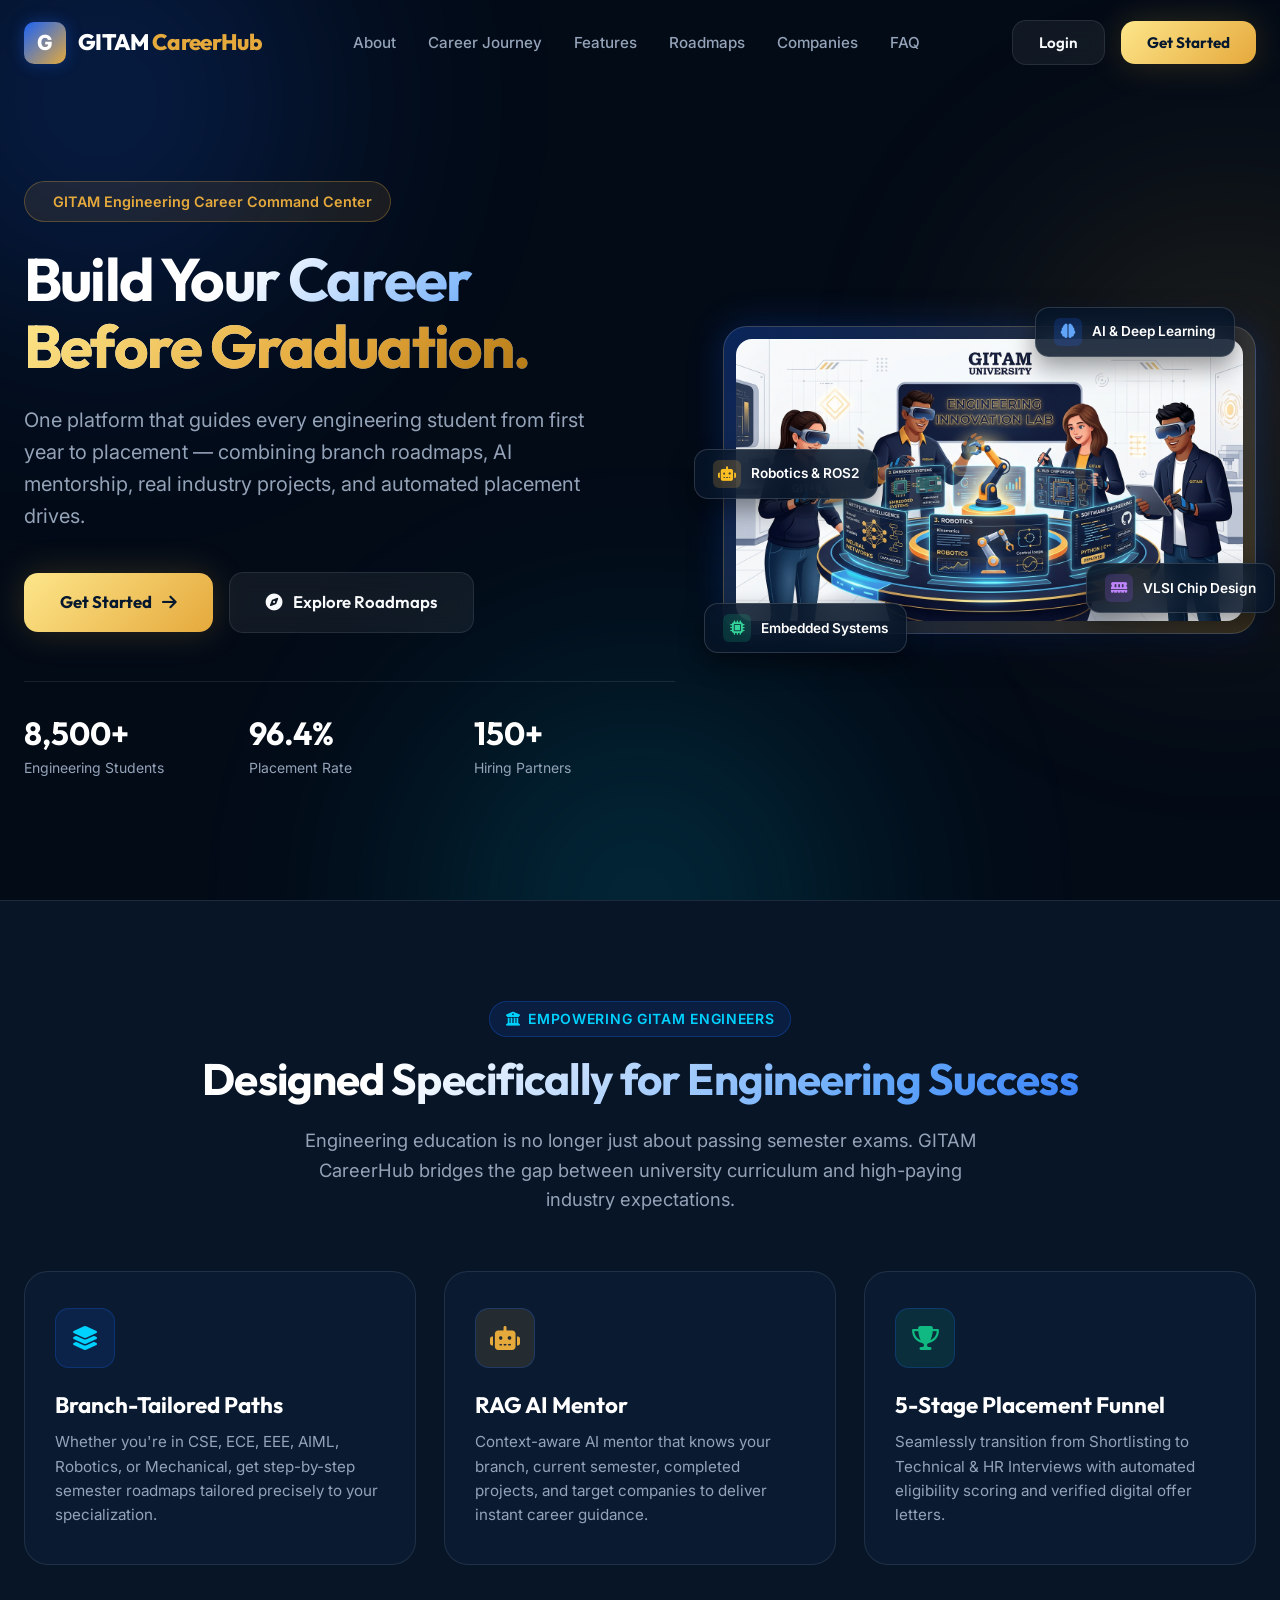
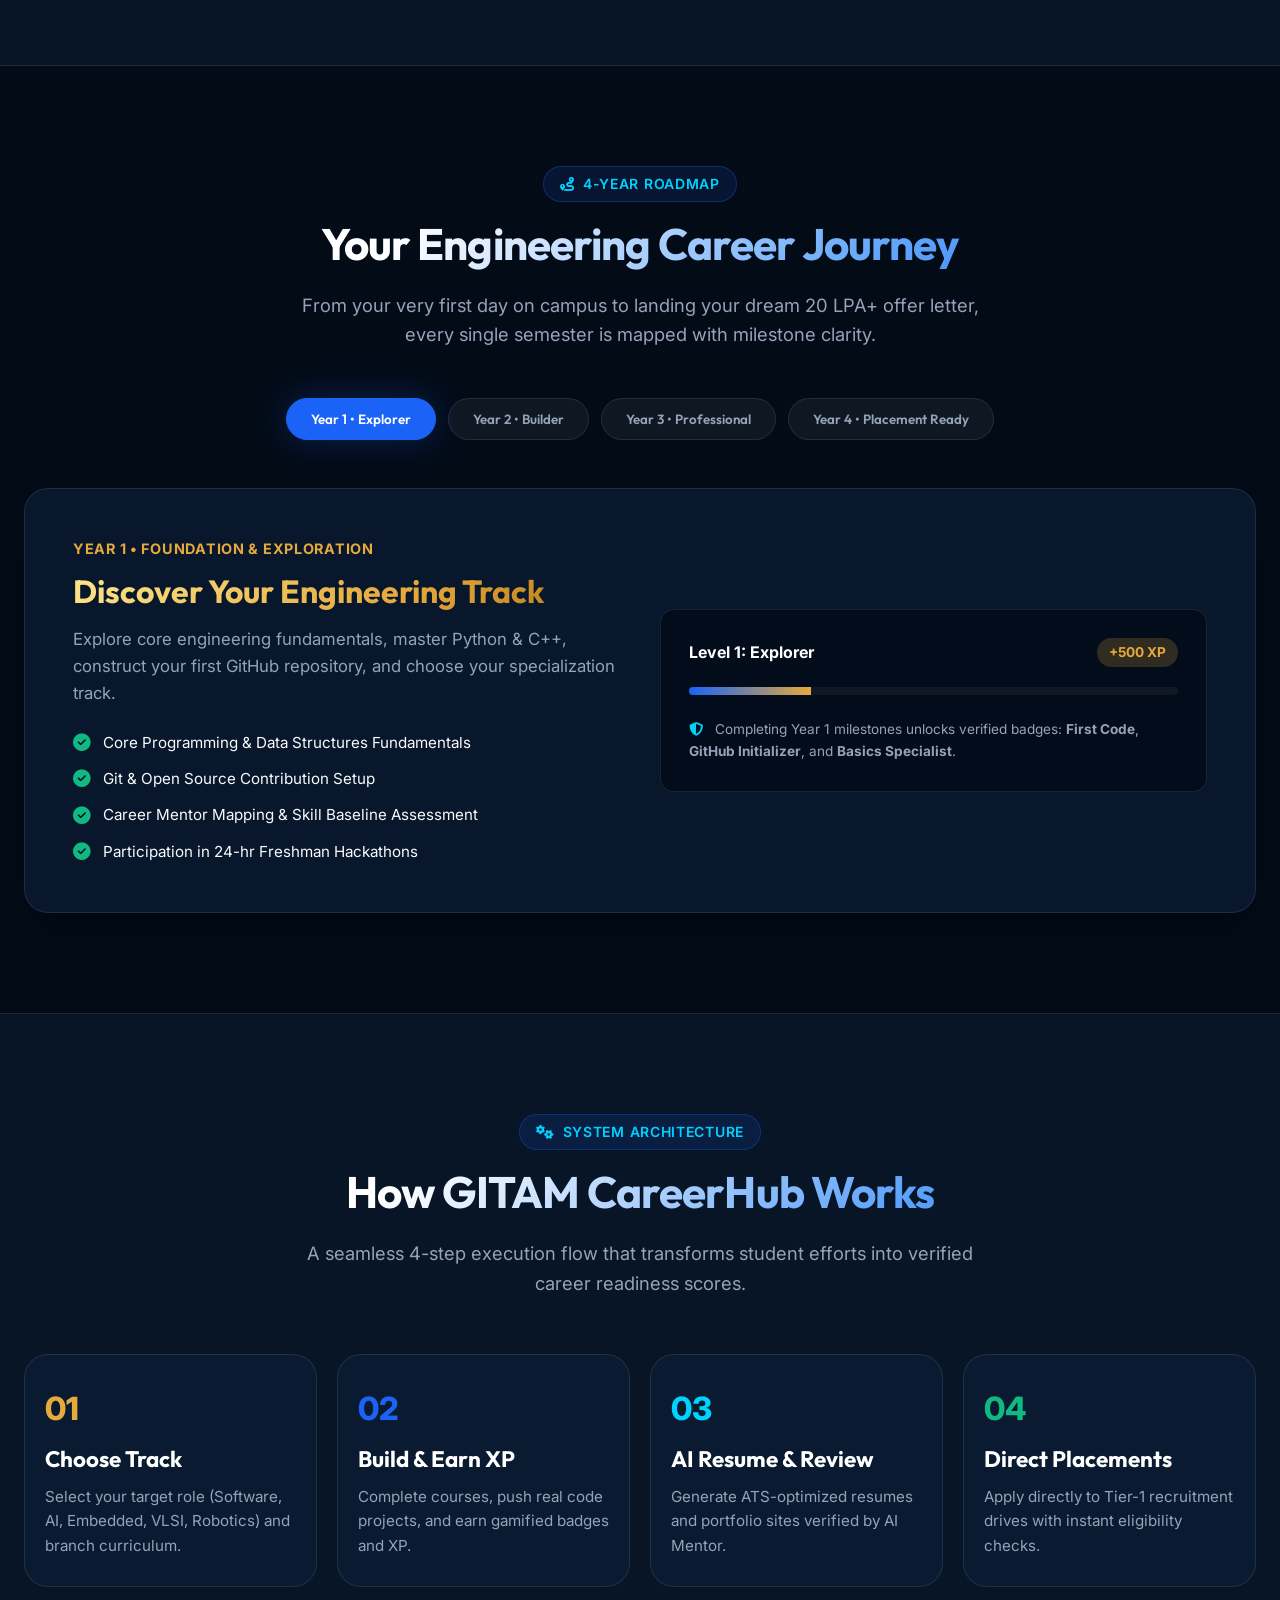
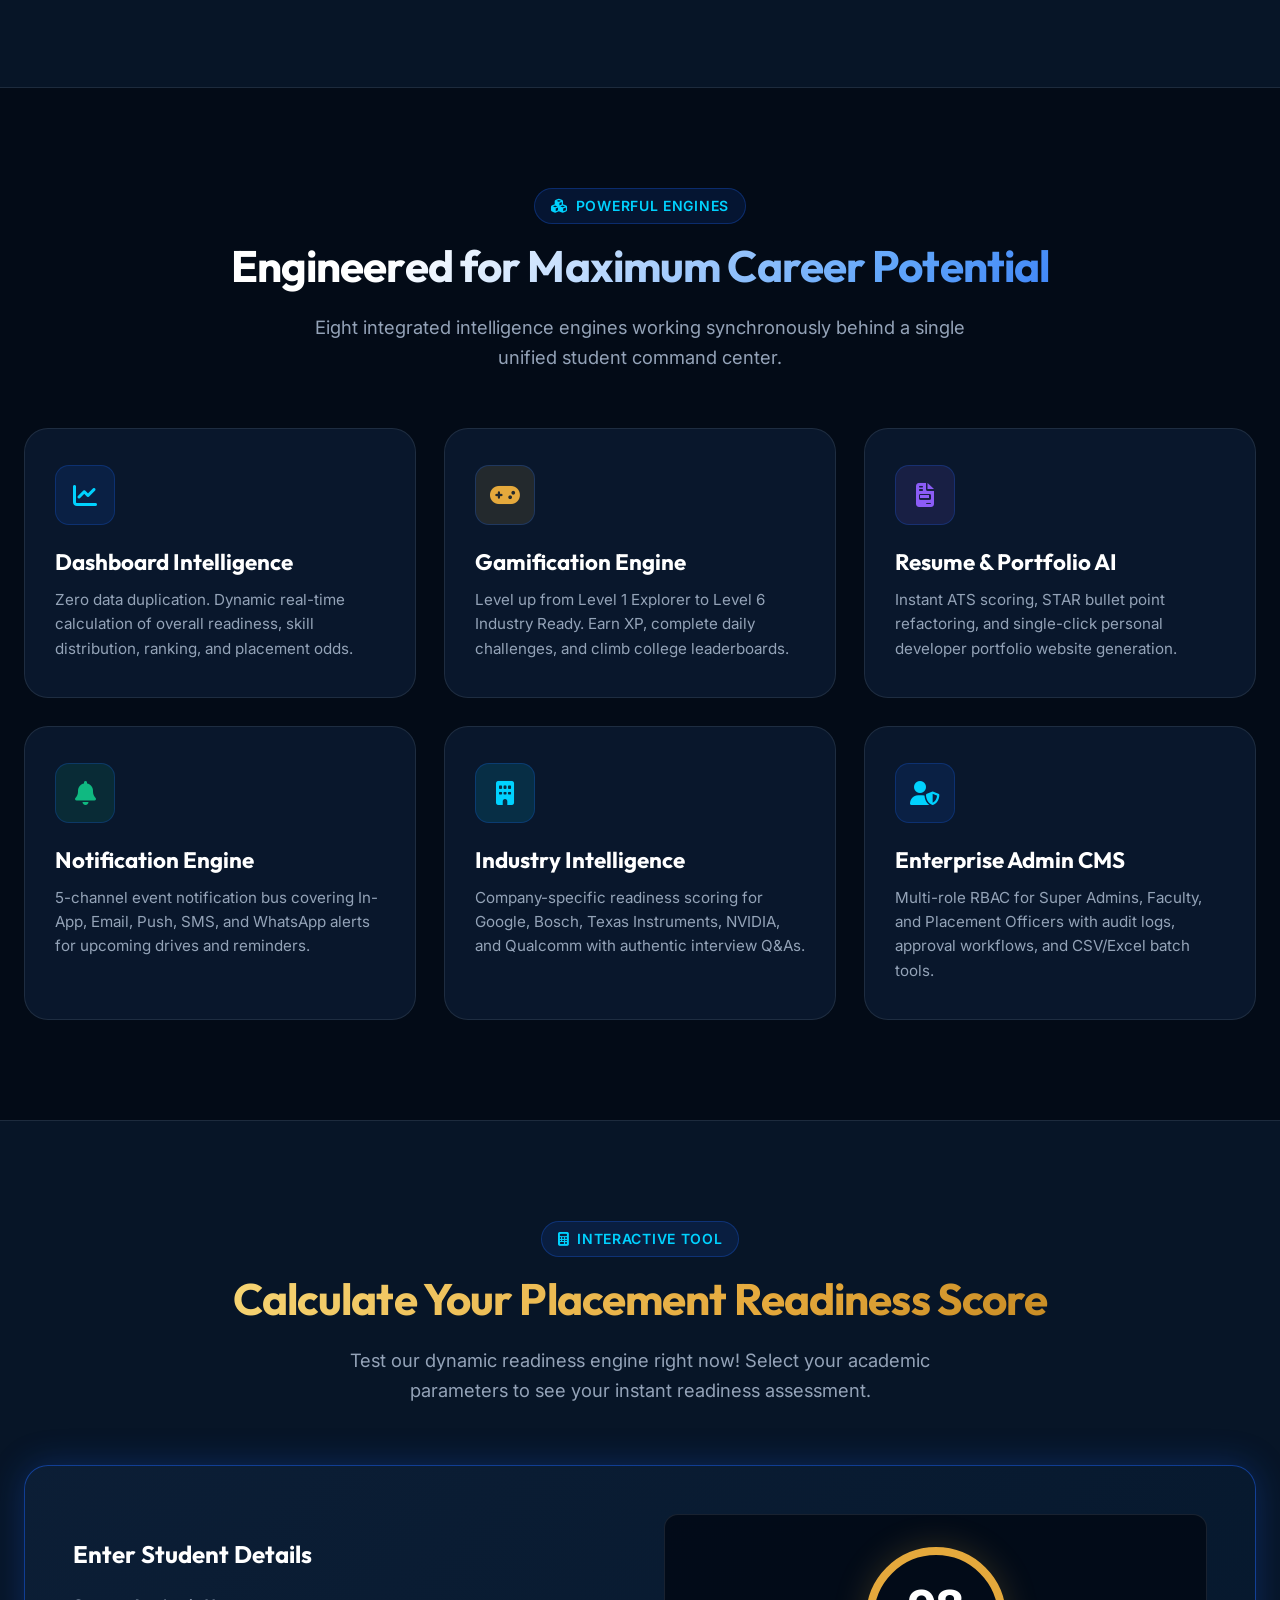
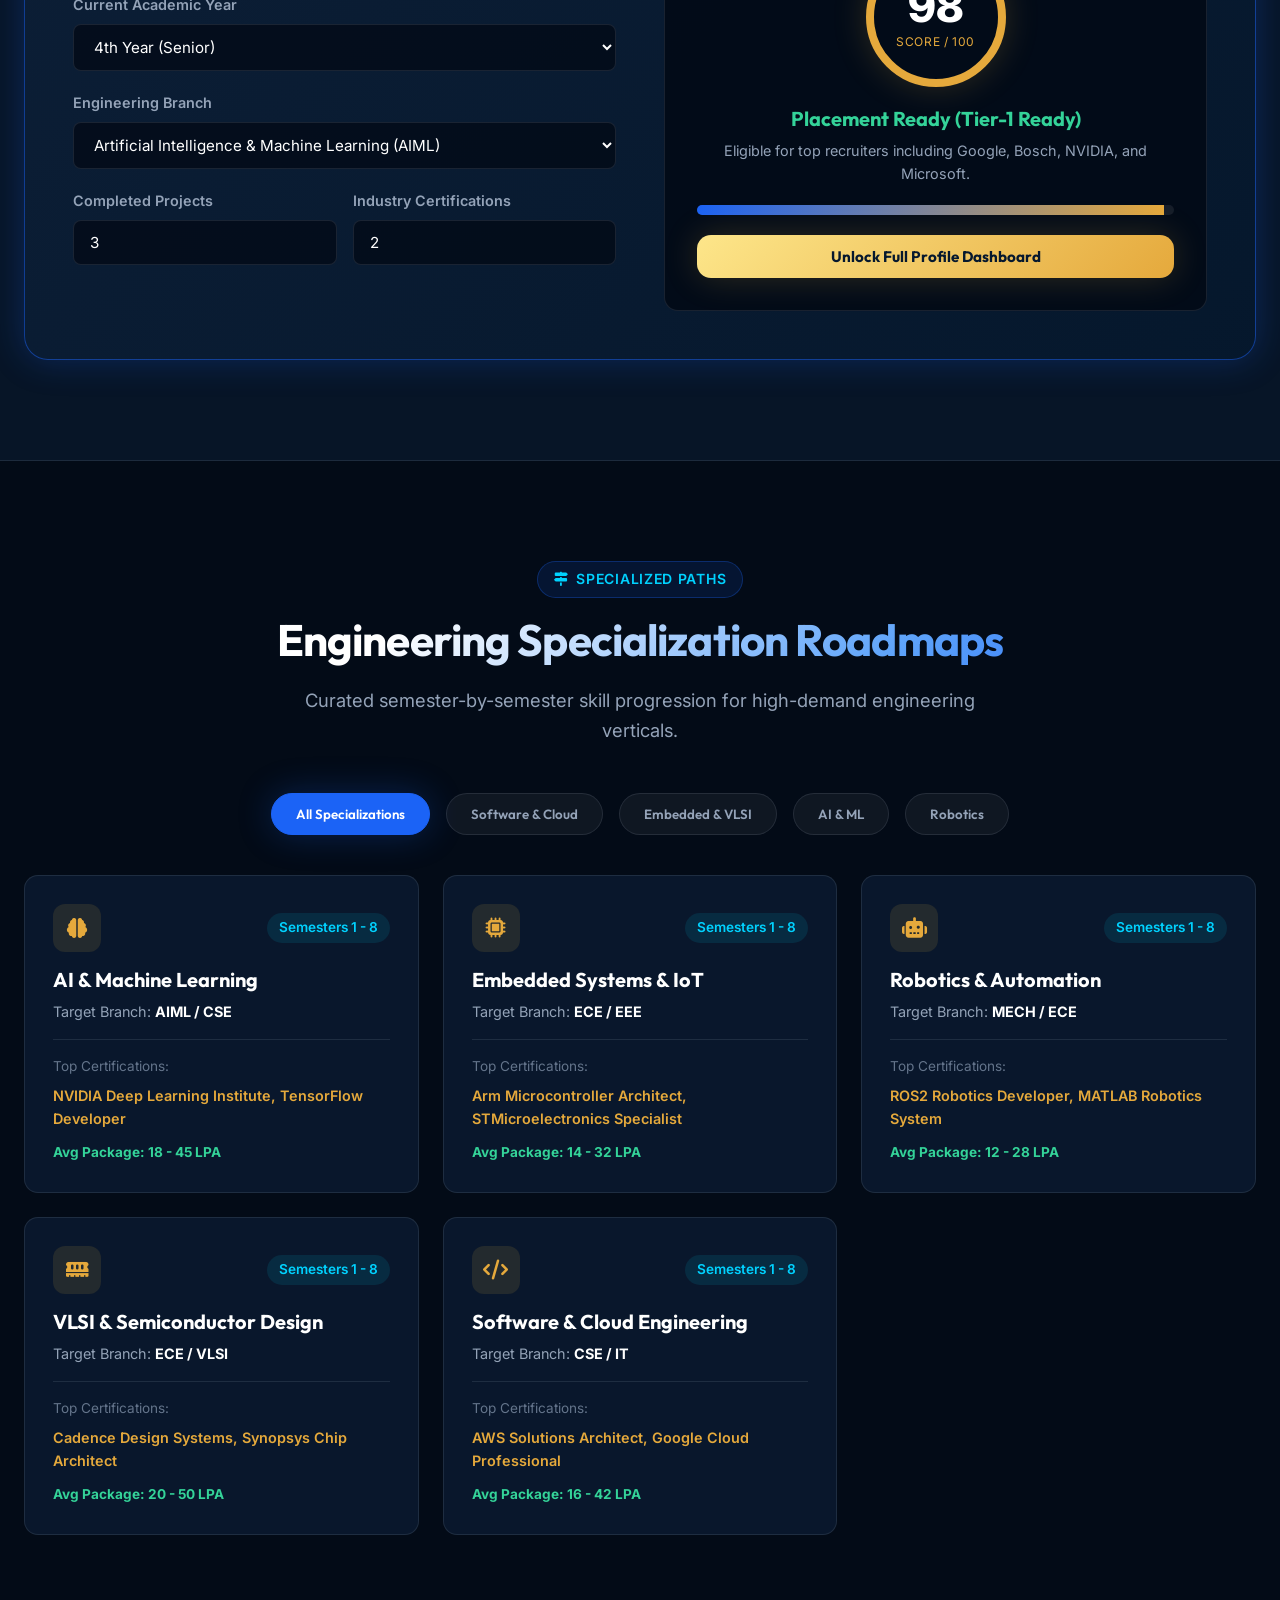
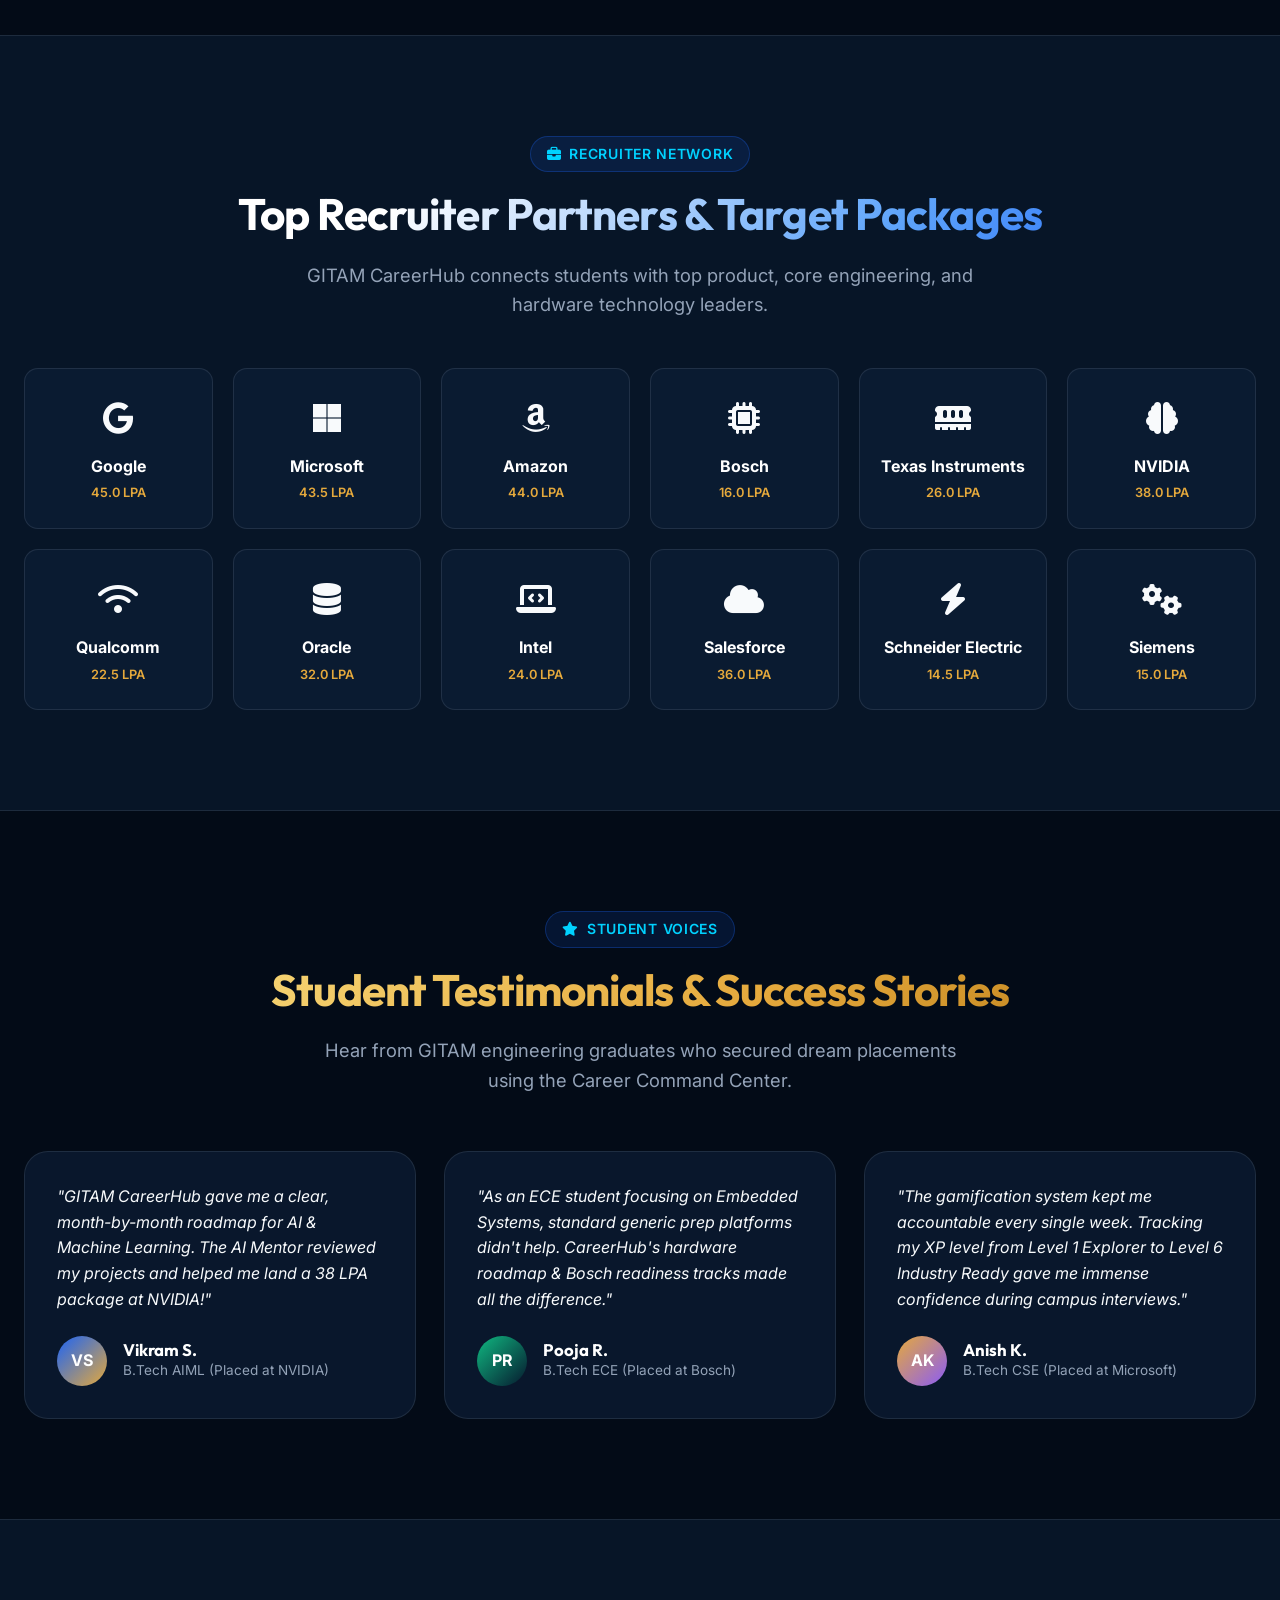
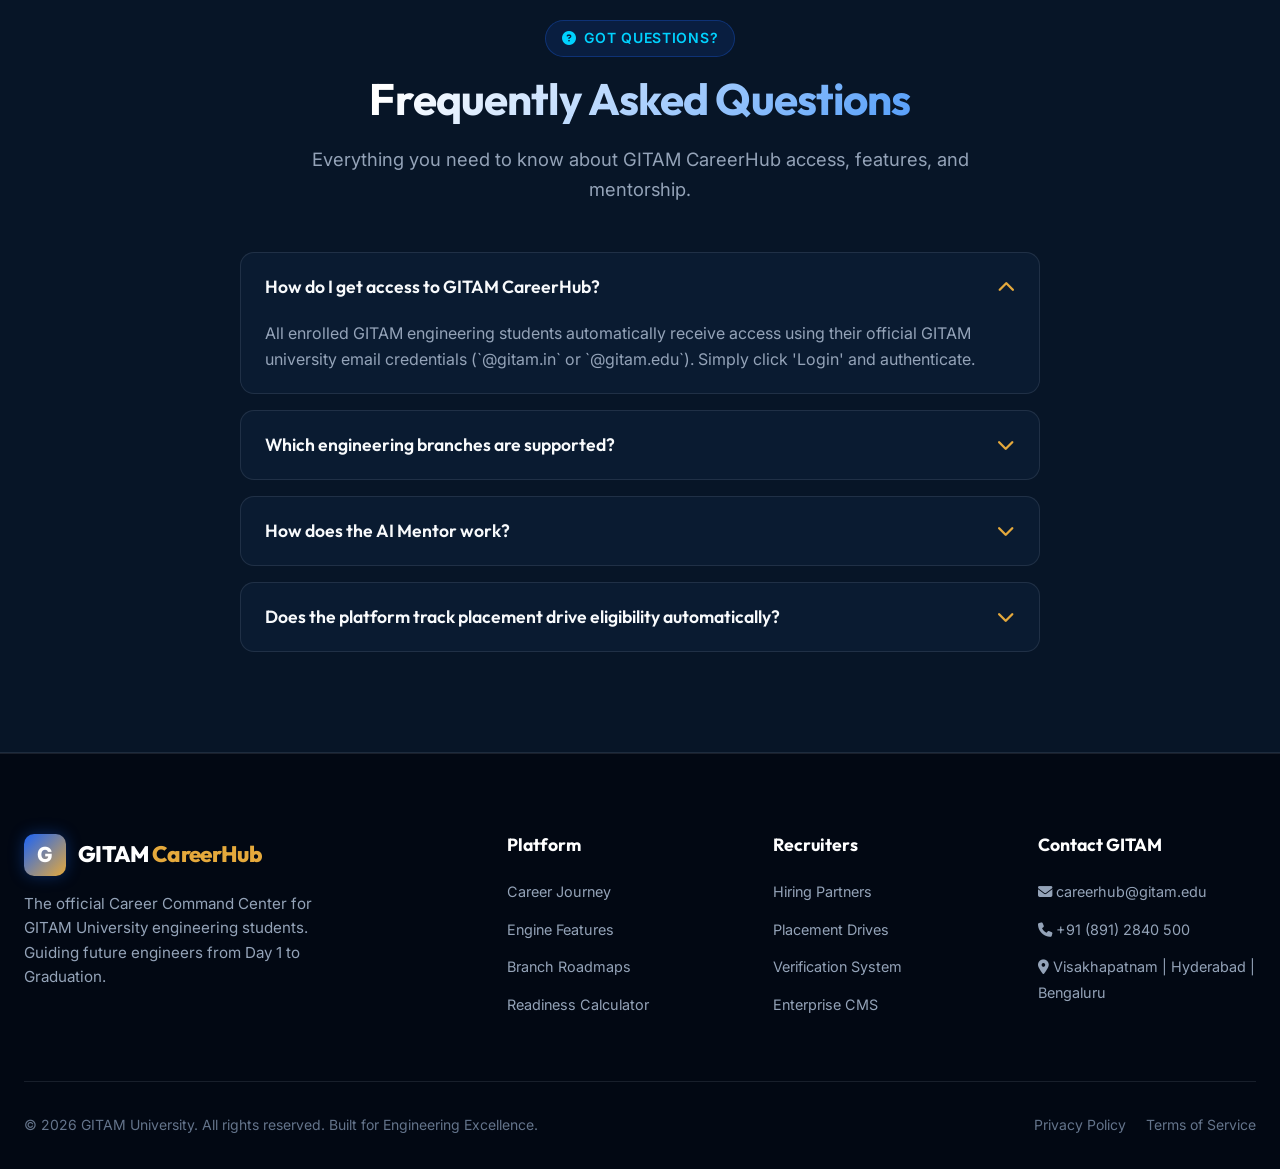
==== frontend/index.html @ 540b73f5 "feat: add GITAM CareerHub Landing Page with modern hero illustration, 4-year journey timeline, inter" ====
<!DOCTYPE html>
<html lang="en">
<head>
  <meta charset="UTF-8">
  <meta name="viewport" content="width=device-width, initial-scale=1.0">
  <title>GITAM CareerHub — Build Your Career Before Graduation</title>
  <meta name="description" content="The official Career Command Center for GITAM Engineering Students. Guiding every student from first year to dream placement with AI Mentorship, Branch Roadmaps, and Industry Projects.">

  <!-- Open Graph / Meta -->
  <meta property="og:title" content="GITAM CareerHub — Career Command Center">
  <meta property="og:description" content="One platform that guides every engineering student from first year to placement.">
  <meta property="og:type" content="website">

  <!-- Fonts & Icons -->
  <link rel="stylesheet" href="https://cdnjs.cloudflare.com/ajax/libs/font-awesome/6.5.1/css/all.min.css">
  <link rel="stylesheet" href="styles.css">
</head>
<body>

  <!-- Ambient Glow Effects -->
  <div class="ambient-glow glow-top-left"></div>
  <div class="ambient-glow glow-top-right"></div>
  <div class="ambient-glow glow-bottom-center"></div>

  <!-- Navigation Bar -->
  <header class="navbar">
    <div class="container nav-container">
      <a href="#" class="logo-wrapper" id="nav-logo">
        <div class="logo-icon">G</div>
        <div class="logo-text">GITAM <span>CareerHub</span></div>
      </a>

      <ul class="nav-links" id="nav-menu">
        <li><a href="#about" class="nav-link">About</a></li>
        <li><a href="#journey" class="nav-link">Career Journey</a></li>
        <li><a href="#features" class="nav-link">Features</a></li>
        <li><a href="#roadmaps" class="nav-link">Roadmaps</a></li>
        <li><a href="#companies" class="nav-link">Companies</a></li>
        <li><a href="#faq" class="nav-link">FAQ</a></li>
      </ul>

      <div class="nav-actions">
        <button class="btn btn-secondary open-auth-btn" id="nav-login-btn">Login</button>
        <button class="btn btn-gold open-auth-btn" id="nav-get-started-btn">Get Started</button>
      </div>

      <button class="mobile-menu-btn" id="mobile-toggle" aria-label="Toggle Navigation">
        <i class="fas fa-bars"></i>
      </button>
    </div>
  </header>

  <!-- Hero Section -->
  <section class="hero-section" id="hero">
    <div class="container">
      <div class="hero-grid">
        <div class="hero-content">
          <div class="hero-badge">
            <i class="fas fa-sparkles"></i> GITAM Engineering Career Command Center
          </div>

          <h1 class="hero-title text-gradient-blue">
            Build Your Career <br>
            <span class="text-gradient-gold">Before Graduation.</span>
          </h1>

          <p class="hero-subtitle">
            One platform that guides every engineering student from first year to placement — combining branch roadmaps, AI mentorship, real industry projects, and automated placement drives.
          </p>

          <div class="hero-ctas">
            <a href="#calculator" class="btn btn-gold btn-lg" id="hero-cta-get-started">
              Get Started <i class="fas fa-arrow-right"></i>
            </a>
            <a href="#roadmaps" class="btn btn-secondary btn-lg" id="hero-cta-explore-roadmaps">
              <i class="fas fa-compass"></i> Explore Roadmaps
            </a>
          </div>

          <div class="hero-stats">
            <div class="stat-item">
              <h4 id="stat-students">8,500+</h4>
              <p>Engineering Students</p>
            </div>
            <div class="stat-item">
              <h4 id="stat-placements">96.4%</h4>
              <p>Placement Rate</p>
            </div>
            <div class="stat-item">
              <h4 id="stat-companies">150+</h4>
              <p>Hiring Partners</p>
            </div>
          </div>
        </div>

        <!-- Right side: Modern Illustration of Engineering Students -->
        <div class="hero-visual">
          <div class="hero-image-wrapper">
            <img src="assets/hero_engineering.jpg" alt="GITAM Engineering Students learning AI, Embedded Systems, Robotics, VLSI and Software" class="hero-img" id="hero-illustration">

            <!-- Floating Tech Badges -->
            <div class="floating-tag tag-ai">
              <div class="tag-icon icon-ai"><i class="fas fa-brain"></i></div>
              <div>AI & Deep Learning</div>
            </div>

            <div class="floating-tag tag-embedded">
              <div class="tag-icon icon-embedded"><i class="fas fa-microchip"></i></div>
              <div>Embedded Systems</div>
            </div>

            <div class="floating-tag tag-robotics">
              <div class="tag-icon icon-robotics"><i class="fas fa-robot"></i></div>
              <div>Robotics & ROS2</div>
            </div>

            <div class="floating-tag tag-vlsi">
              <div class="tag-icon icon-vlsi"><i class="fas fa-memory"></i></div>
              <div>VLSI Chip Design</div>
            </div>
          </div>
        </div>
      </div>
    </div>
  </section>

  <!-- About Section -->
  <section class="section section-alt" id="about">
    <div class="container">
      <div class="text-center">
        <span class="section-tag"><i class="fas fa-university"></i> Empowering GITAM Engineers</span>
        <h2 class="section-title text-gradient-blue">Designed Specifically for Engineering Success</h2>
        <p class="section-subtitle">
          Engineering education is no longer just about passing semester exams. GITAM CareerHub bridges the gap between university curriculum and high-paying industry expectations.
        </p>
      </div>

      <div class="features-grid" style="grid-template-columns: repeat(3, 1fr);">
        <div class="feature-card">
          <div class="feature-icon-wrapper"><i class="fas fa-layer-group"></i></div>
          <h3>Branch-Tailored Paths</h3>
          <p>Whether you're in CSE, ECE, EEE, AIML, Robotics, or Mechanical, get step-by-step semester roadmaps tailored precisely to your specialization.</p>
        </div>

        <div class="feature-card">
          <div class="feature-icon-wrapper" style="background: rgba(229, 169, 60, 0.12); color: var(--color-gitam-gold);"><i class="fas fa-robot"></i></div>
          <h3>RAG AI Mentor</h3>
          <p>Context-aware AI mentor that knows your branch, current semester, completed projects, and target companies to deliver instant career guidance.</p>
        </div>

        <div class="feature-card">
          <div class="feature-icon-wrapper" style="background: rgba(16, 185, 129, 0.12); color: var(--color-emerald);"><i class="fas fa-trophy"></i></div>
          <h3>5-Stage Placement Funnel</h3>
          <p>Seamlessly transition from Shortlisting to Technical & HR Interviews with automated eligibility scoring and verified digital offer letters.</p>
        </div>
      </div>
    </div>
  </section>

  <!-- Career Journey Section -->
  <section class="section" id="journey">
    <div class="container">
      <div class="text-center">
        <span class="section-tag"><i class="fas fa-route"></i> 4-Year Roadmap</span>
        <h2 class="section-title text-gradient-blue">Your Engineering Career Journey</h2>
        <p class="section-subtitle">
          From your very first day on campus to landing your dream 20 LPA+ offer letter, every single semester is mapped with milestone clarity.
        </p>
      </div>

      <!-- Year Tab Selector -->
      <div class="timeline-tabs">
        <button class="tab-btn journey-tab active" data-year="y1" id="tab-y1">Year 1 • Explorer</button>
        <button class="tab-btn journey-tab" data-year="y2" id="tab-y2">Year 2 • Builder</button>
        <button class="tab-btn journey-tab" data-year="y3" id="tab-y3">Year 3 • Professional</button>
        <button class="tab-btn journey-tab" data-year="y4" id="tab-y4">Year 4 • Placement Ready</button>
      </div>

      <!-- Dynamic Journey Content -->
      <div class="journey-content-card" id="journey-card">
        <div>
          <span class="journey-badge" id="journey-badge">Year 1 • Foundation & Exploration</span>
          <h3 class="journey-title text-gradient-gold" id="journey-title">Discover Your Engineering Track</h3>
          <p class="journey-desc" id="journey-desc">
            Explore core engineering fundamentals, master Python & C++, construct your first GitHub repository, and choose your specialization track.
          </p>
          <ul class="journey-checklist" id="journey-checklist">
            <li><i class="fas fa-check-circle"></i> <span>Core Programming & Data Structures Fundamentals</span></li>
            <li><i class="fas fa-check-circle"></i> <span>Git & Open Source Contribution Setup</span></li>
            <li><i class="fas fa-check-circle"></i> <span>Career Mentor Mapping & Skill Baseline Assessment</span></li>
            <li><i class="fas fa-check-circle"></i> <span>Participation in 24-hr Freshman Hackathons</span></li>
          </ul>
        </div>

        <div class="journey-visual-box">
          <div style="display: flex; justify-content: space-between; align-items: center; margin-bottom: 20px;">
            <div style="font-weight: 700; color: white;" id="journey-level">Level 1: Explorer</div>
            <div style="background: rgba(229, 169, 60, 0.2); color: var(--color-gitam-gold); padding: 4px 12px; border-radius: var(--radius-full); font-weight: 700; font-size: 0.85rem;" id="journey-xp">+500 XP</div>
          </div>
          <div style="background: rgba(255,255,255,0.05); height: 8px; border-radius: 4px; overflow: hidden; margin-bottom: 24px;">
            <div style="width: 25%; background: linear-gradient(90deg, var(--color-gitam-blue), var(--color-gitam-gold)); height: 100%;"></div>
          </div>
          <div style="font-size: 0.85rem; color: var(--color-text-muted); line-height: 1.6;">
            <i class="fas fa-shield-alt" style="color: var(--color-gitam-cyan); margin-right: 8px;"></i>
            Completing Year 1 milestones unlocks verified badges: <strong>First Code</strong>, <strong>GitHub Initializer</strong>, and <strong>Basics Specialist</strong>.
          </div>
        </div>
      </div>
    </div>
  </section>

  <!-- How It Works Section -->
  <section class="section section-alt" id="how-it-works">
    <div class="container">
      <div class="text-center">
        <span class="section-tag"><i class="fas fa-cogs"></i> System Architecture</span>
        <h2 class="section-title text-gradient-blue">How GITAM CareerHub Works</h2>
        <p class="section-subtitle">
          A seamless 4-step execution flow that transforms student efforts into verified career readiness scores.
        </p>
      </div>

      <div class="features-grid" style="grid-template-columns: repeat(4, 1fr); gap: 20px;">
        <div class="feature-card" style="padding: 28px 20px;">
          <div style="color: var(--color-gitam-gold); font-size: 2rem; font-weight: 800; margin-bottom: 12px;">01</div>
          <h3>Choose Track</h3>
          <p>Select your target role (Software, AI, Embedded, VLSI, Robotics) and branch curriculum.</p>
        </div>

        <div class="feature-card" style="padding: 28px 20px;">
          <div style="color: var(--color-gitam-blue); font-size: 2rem; font-weight: 800; margin-bottom: 12px;">02</div>
          <h3>Build & Earn XP</h3>
          <p>Complete courses, push real code projects, and earn gamified badges and XP.</p>
        </div>

        <div class="feature-card" style="padding: 28px 20px;">
          <div style="color: var(--color-gitam-cyan); font-size: 2rem; font-weight: 800; margin-bottom: 12px;">03</div>
          <h3>AI Resume & Review</h3>
          <p>Generate ATS-optimized resumes and portfolio sites verified by AI Mentor.</p>
        </div>

        <div class="feature-card" style="padding: 28px 20px;">
          <div style="color: var(--color-emerald); font-size: 2rem; font-weight: 800; margin-bottom: 12px;">04</div>
          <h3>Direct Placements</h3>
          <p>Apply directly to Tier-1 recruitment drives with instant eligibility checks.</p>
        </div>
      </div>
    </div>
  </section>

  <!-- Features Section -->
  <section class="section" id="features">
    <div class="container">
      <div class="text-center">
        <span class="section-tag"><i class="fas fa-cubes"></i> Powerful Engines</span>
        <h2 class="section-title text-gradient-blue">Engineered for Maximum Career Potential</h2>
        <p class="section-subtitle">
          Eight integrated intelligence engines working synchronously behind a single unified student command center.
        </p>
      </div>

      <div class="features-grid">
        <div class="feature-card">
          <div class="feature-icon-wrapper"><i class="fas fa-chart-line"></i></div>
          <h3>Dashboard Intelligence</h3>
          <p>Zero data duplication. Dynamic real-time calculation of overall readiness, skill distribution, ranking, and placement odds.</p>
        </div>

        <div class="feature-card">
          <div class="feature-icon-wrapper" style="background: rgba(229, 169, 60, 0.12); color: var(--color-gitam-gold);"><i class="fas fa-gamepad"></i></div>
          <h3>Gamification Engine</h3>
          <p>Level up from Level 1 Explorer to Level 6 Industry Ready. Earn XP, complete daily challenges, and climb college leaderboards.</p>
        </div>

        <div class="feature-card">
          <div class="feature-icon-wrapper" style="background: rgba(139, 92, 246, 0.12); color: var(--color-purple);"><i class="fas fa-file-invoice"></i></div>
          <h3>Resume & Portfolio AI</h3>
          <p>Instant ATS scoring, STAR bullet point refactoring, and single-click personal developer portfolio website generation.</p>
        </div>

        <div class="feature-card">
          <div class="feature-icon-wrapper" style="background: rgba(16, 185, 129, 0.12); color: var(--color-emerald);"><i class="fas fa-bell"></i></div>
          <h3>Notification Engine</h3>
          <p>5-channel event notification bus covering In-App, Email, Push, SMS, and WhatsApp alerts for upcoming drives and reminders.</p>
        </div>

        <div class="feature-card">
          <div class="feature-icon-wrapper" style="background: rgba(0, 210, 255, 0.12); color: var(--color-gitam-cyan);"><i class="fas fa-building"></i></div>
          <h3>Industry Intelligence</h3>
          <p>Company-specific readiness scoring for Google, Bosch, Texas Instruments, NVIDIA, and Qualcomm with authentic interview Q&As.</p>
        </div>

        <div class="feature-card">
          <div class="feature-icon-wrapper"><i class="fas fa-user-shield"></i></div>
          <h3>Enterprise Admin CMS</h3>
          <p>Multi-role RBAC for Super Admins, Faculty, and Placement Officers with audit logs, approval workflows, and CSV/Excel batch tools.</p>
        </div>
      </div>
    </div>
  </section>

  <!-- Interactive Career Readiness Score Calculator -->
  <section class="section section-alt" id="calculator">
    <div class="container">
      <div class="text-center">
        <span class="section-tag"><i class="fas fa-calculator"></i> Interactive Tool</span>
        <h2 class="section-title text-gradient-gold">Calculate Your Placement Readiness Score</h2>
        <p class="section-subtitle">
          Test our dynamic readiness engine right now! Select your academic parameters to see your instant readiness assessment.
        </p>
      </div>

      <div class="calc-card">
        <div>
          <h3 style="font-size: 1.5rem; margin-bottom: 24px;">Enter Student Details</h3>

          <div class="form-group">
            <label for="calc-year">Current Academic Year</label>
            <select id="calc-year" class="form-control">
              <option value="1">1st Year (Freshman)</option>
              <option value="2">2nd Year (Sophomore)</option>
              <option value="3">3rd Year (Junior)</option>
              <option value="4" selected>4th Year (Senior)</option>
            </select>
          </div>

          <div class="form-group">
            <label for="calc-branch">Engineering Branch</label>
            <select id="calc-branch" class="form-control">
              <option value="CSE">Computer Science (CSE)</option>
              <option value="AIML" selected>Artificial Intelligence & Machine Learning (AIML)</option>
              <option value="ECE">Electronics & Communication (ECE)</option>
              <option value="EEE">Electrical & Electronics (EEE)</option>
              <option value="MECH">Mechanical & Robotics (MECH)</option>
            </select>
          </div>

          <div style="display: grid; grid-template-columns: 1fr 1fr; gap: 16px;">
            <div class="form-group">
              <label for="calc-projects">Completed Projects</label>
              <input type="number" id="calc-projects" class="form-control" value="3" min="0" max="10">
            </div>

            <div class="form-group">
              <label for="calc-certs">Industry Certifications</label>
              <input type="number" id="calc-certs" class="form-control" value="2" min="0" max="10">
            </div>
          </div>
        </div>

        <div class="score-display-box">
          <div class="score-circle">
            <div class="score-num" id="calc-score">88</div>
            <div class="score-label">Score / 100</div>
          </div>

          <h4 style="font-size: 1.25rem; margin-bottom: 8px;" id="calc-level">Placement Ready (Tier-1 Ready)</h4>
          <p style="color: var(--color-text-muted); font-size: 0.9rem; margin-bottom: 20px;">
            Eligible for top recruiters including Google, Bosch, NVIDIA, and Microsoft.
          </p>

          <div style="background: rgba(255,255,255,0.08); height: 10px; border-radius: 5px; overflow: hidden; margin-bottom: 20px;">
            <div id="calc-bar" style="width: 88%; background: linear-gradient(90deg, var(--color-gitam-blue), var(--color-gitam-gold)); height: 100%; transition: var(--transition-normal);"></div>
          </div>

          <button class="btn btn-gold open-auth-btn" style="width: 100%;">Unlock Full Profile Dashboard</button>
        </div>
      </div>
    </div>
  </section>

  <!-- Roadmaps Section -->
  <section class="section" id="roadmaps">
    <div class="container">
      <div class="text-center">
        <span class="section-tag"><i class="fas fa-map-signs"></i> Specialized Paths</span>
        <h2 class="section-title text-gradient-blue">Engineering Specialization Roadmaps</h2>
        <p class="section-subtitle">
          Curated semester-by-semester skill progression for high-demand engineering verticals.
        </p>
      </div>

      <div class="roadmap-nav">
        <button class="tab-btn roadmap-nav-btn active" data-category="all" id="rm-all">All Specializations</button>
        <button class="tab-btn roadmap-nav-btn" data-category="software" id="rm-software">Software & Cloud</button>
        <button class="tab-btn roadmap-nav-btn" data-category="hardware" id="rm-hardware">Embedded & VLSI</button>
        <button class="tab-btn roadmap-nav-btn" data-category="ai" id="rm-ai">AI & ML</button>
        <button class="tab-btn roadmap-nav-btn" data-category="robotics" id="rm-robotics">Robotics</button>
      </div>

      <div class="roadmap-card-grid" id="roadmap-grid">
        <!-- Cards rendered dynamically by app.js -->
      </div>
    </div>
  </section>

  <!-- Companies Section -->
  <section class="section section-alt" id="companies">
    <div class="container">
      <div class="text-center">
        <span class="section-tag"><i class="fas fa-briefcase"></i> Recruiter Network</span>
        <h2 class="section-title text-gradient-blue">Top Recruiter Partners & Target Packages</h2>
        <p class="section-subtitle">
          GITAM CareerHub connects students with top product, core engineering, and hardware technology leaders.
        </p>
      </div>

      <div class="company-logo-grid" id="company-grid">
        <!-- Rendered by app.js -->
      </div>
    </div>
  </section>

  <!-- Student Testimonials Section -->
  <section class="section" id="testimonials">
    <div class="container">
      <div class="text-center">
        <span class="section-tag"><i class="fas fa-star"></i> Student Voices</span>
        <h2 class="section-title text-gradient-gold">Student Testimonials & Success Stories</h2>
        <p class="section-subtitle">
          Hear from GITAM engineering graduates who secured dream placements using the Career Command Center.
        </p>
      </div>

      <div class="testimonials-grid">
        <div class="testimonial-card">
          <p class="testimonial-text">
            "GITAM CareerHub gave me a clear, month-by-month roadmap for AI & Machine Learning. The AI Mentor reviewed my projects and helped me land a 38 LPA package at NVIDIA!"
          </p>
          <div class="testimonial-author">
            <div class="author-avatar">VS</div>
            <div class="author-info">
              <h4>Vikram S.</h4>
              <p>B.Tech AIML (Placed at NVIDIA)</p>
            </div>
          </div>
        </div>

        <div class="testimonial-card">
          <p class="testimonial-text">
            "As an ECE student focusing on Embedded Systems, standard generic prep platforms didn't help. CareerHub's hardware roadmap & Bosch readiness tracks made all the difference."
          </p>
          <div class="testimonial-author">
            <div class="author-avatar" style="background: linear-gradient(135deg, #10B981, #06182E);">PR</div>
            <div class="author-info">
              <h4>Pooja R.</h4>
              <p>B.Tech ECE (Placed at Bosch)</p>
            </div>
          </div>
        </div>

        <div class="testimonial-card">
          <p class="testimonial-text">
            "The gamification system kept me accountable every single week. Tracking my XP level from Level 1 Explorer to Level 6 Industry Ready gave me immense confidence during campus interviews."
          </p>
          <div class="testimonial-author">
            <div class="author-avatar" style="background: linear-gradient(135deg, #E5A93C, #8B5CF6);">AK</div>
            <div class="author-info">
              <h4>Anish K.</h4>
              <p>B.Tech CSE (Placed at Microsoft)</p>
            </div>
          </div>
        </div>
      </div>
    </div>
  </section>

  <!-- FAQ Section -->
  <section class="section section-alt" id="faq">
    <div class="container">
      <div class="text-center">
        <span class="section-tag"><i class="fas fa-question-circle"></i> Got Questions?</span>
        <h2 class="section-title text-gradient-blue">Frequently Asked Questions</h2>
        <p class="section-subtitle">
          Everything you need to know about GITAM CareerHub access, features, and mentorship.
        </p>
      </div>

      <div class="faq-accordion">
        <div class="faq-item active">
          <div class="faq-question">
            <span>How do I get access to GITAM CareerHub?</span>
            <i class="fas fa-chevron-down faq-toggle-icon"></i>
          </div>
          <div class="faq-answer">
            All enrolled GITAM engineering students automatically receive access using their official GITAM university email credentials (`@gitam.in` or `@gitam.edu`). Simply click 'Login' and authenticate.
          </div>
        </div>

        <div class="faq-item">
          <div class="faq-question">
            <span>Which engineering branches are supported?</span>
            <i class="fas fa-chevron-down faq-toggle-icon"></i>
          </div>
          <div class="faq-answer">
            GITAM CareerHub supports all major engineering branches including Computer Science (CSE), Artificial Intelligence & Machine Learning (AIML), Electronics & Communication (ECE), Electrical & Electronics (EEE), Mechanical Engineering, Robotics & Automation, and VLSI Design.
          </div>
        </div>

        <div class="faq-item">
          <div class="faq-question">
            <span>How does the AI Mentor work?</span>
            <i class="fas fa-chevron-down faq-toggle-icon"></i>
          </div>
          <div class="faq-answer">
            Our AI Mentor is trained on your exact academic profile, branch curriculum, completed projects, and target companies. It provides tailored project recommendations, resume bullet point enhancements, and mock interview coaching.
          </div>
        </div>

        <div class="faq-item">
          <div class="faq-question">
            <span>Does the platform track placement drive eligibility automatically?</span>
            <i class="fas fa-chevron-down faq-toggle-icon"></i>
          </div>
          <div class="faq-answer">
            Yes! The Internship & Placement Engine dynamically evaluates your branch, semester, CGPA, and readiness score against company criteria, letting you apply in one click with instant status tracking.
          </div>
        </div>
      </div>
    </div>
  </section>

  <!-- Footer -->
  <footer class="footer">
    <div class="container">
      <div class="footer-grid">
        <div class="footer-brand">
          <a href="#" class="logo-wrapper" id="footer-logo">
            <div class="logo-icon">G</div>
            <div class="logo-text">GITAM <span>CareerHub</span></div>
          </a>
          <p>
            The official Career Command Center for GITAM University engineering students. Guiding future engineers from Day 1 to Graduation.
          </p>
        </div>

        <div class="footer-col">
          <h4>Platform</h4>
          <ul class="footer-links">
            <li><a href="#journey">Career Journey</a></li>
            <li><a href="#features">Engine Features</a></li>
            <li><a href="#roadmaps">Branch Roadmaps</a></li>
            <li><a href="#calculator">Readiness Calculator</a></li>
          </ul>
        </div>

        <div class="footer-col">
          <h4>Recruiters</h4>
          <ul class="footer-links">
            <li><a href="#companies">Hiring Partners</a></li>
            <li><a href="#companies">Placement Drives</a></li>
            <li><a href="#about">Verification System</a></li>
            <li><a href="#faq">Enterprise CMS</a></li>
          </ul>
        </div>

        <div class="footer-col">
          <h4>Contact GITAM</h4>
          <ul class="footer-links">
            <li><a href="#"><i class="fas fa-envelope"></i> careerhub@gitam.edu</a></li>
            <li><a href="#"><i class="fas fa-phone"></i> +91 (891) 2840 500</a></li>
            <li><a href="#"><i class="fas fa-map-marker-alt"></i> Visakhapatnam | Hyderabad | Bengaluru</a></li>
          </ul>
        </div>
      </div>

      <div class="footer-bottom">
        <div>© 2026 GITAM University. All rights reserved. Built for Engineering Excellence.</div>
        <div style="display: flex; gap: 20px;">
          <a href="#" style="color: var(--color-text-subtle); text-decoration: none;">Privacy Policy</a>
          <a href="#" style="color: var(--color-text-subtle); text-decoration: none;">Terms of Service</a>
        </div>
      </div>
    </div>
  </footer>

  <!-- Login / Register Modal -->
  <div class="modal-overlay" id="auth-modal">
    <div class="modal-card">
      <button class="modal-close" id="modal-close"><i class="fas fa-times"></i></button>

      <div class="logo-wrapper" style="margin-bottom: 20px;">
        <div class="logo-icon">G</div>
        <div class="logo-text">GITAM <span>CareerHub</span></div>
      </div>

      <h3 style="font-size: 1.5rem; margin-bottom: 8px;">Access Your Command Center</h3>
      <p style="color: var(--color-text-muted); font-size: 0.9rem; margin-bottom: 24px;">Sign in with your GITAM University credentials.</p>

      <form id="auth-form" onsubmit="event.preventDefault(); alert('Sign in successful! Redirecting to Career Dashboard...'); document.getElementById('auth-modal').classList.remove('active');">
        <div class="form-group">
          <label for="auth-email">GITAM Email Address</label>
          <input type="email" id="auth-email" class="form-control" placeholder="student@gitam.in" required>
        </div>

        <div class="form-group">
          <label for="auth-password">Password</label>
          <input type="password" id="auth-password" class="form-control" placeholder="••••••••" required>
        </div>

        <div class="form-group">
          <label for="auth-role">Role</label>
          <select id="auth-role" class="form-control">
            <option value="student">Engineering Student</option>
            <option value="faculty">Faculty Advisor</option>
            <option value="placement">Placement Officer</option>
            <option value="admin">Administrator</option>
          </select>
        </div>

        <button type="submit" class="btn btn-gold" style="width: 100%; margin-top: 12px;">Sign In to Dashboard</button>
      </form>
    </div>
  </div>

  <script src="app.js"></script>
</body>
</html>
---- frontend/styles.css ----
/* ==========================================================================
   GITAM CareerHub — Design System & Custom Vanilla CSS
   Theme: Deep Tech Navy (#06182E), GITAM Metallic Gold (#E5A93C), Electric Blue (#1B63F6)
   ========================================================================== */

@import url('https://fonts.googleapis.com/css2?family=Inter:wght@300;400;500;600;700&family=Outfit:wght@400;500;600;700;800&display=swap');

:root {
  /* Color Palette */
  --color-bg-dark: #030B17;
  --color-bg-surface: #071527;
  --color-card-bg: rgba(13, 31, 56, 0.65);
  --color-card-border: rgba(225, 235, 255, 0.1);
  --color-card-hover-border: rgba(27, 99, 246, 0.5);

  --color-gitam-navy: #06182E;
  --color-gitam-blue: #1B63F6;
  --color-gitam-blue-glow: rgba(27, 99, 246, 0.35);
  --color-gitam-cyan: #00D2FF;
  --color-gitam-gold: #E5A93C;
  --color-gitam-gold-glow: rgba(229, 169, 60, 0.25);
  --color-emerald: #10B981;
  --color-purple: #8B5CF6;
  
  --color-text-main: #F8FAFC;
  --color-text-muted: #94A3B8;
  --color-text-subtle: #64748B;

  /* Typography */
  --font-heading: 'Outfit', -apple-system, BlinkMacSystemFont, sans-serif;
  --font-body: 'Inter', -apple-system, BlinkMacSystemFont, sans-serif;

  /* Spacing */
  --section-padding-desktop: 100px 0;
  --section-padding-mobile: 60px 0;

  /* Transitions & Shadows */
  --transition-fast: 0.2s cubic-bezier(0.4, 0, 0.2, 1);
  --transition-normal: 0.35s cubic-bezier(0.4, 0, 0.2, 1);
  --shadow-glow: 0 0 35px rgba(27, 99, 246, 0.25);
  --shadow-gold-glow: 0 0 35px rgba(229, 169, 60, 0.2);
  --shadow-card: 0 20px 40px -15px rgba(0, 0, 0, 0.5);

  /* Radius */
  --radius-sm: 8px;
  --radius-md: 14px;
  --radius-lg: 24px;
  --radius-full: 9999px;
}

/* Reset & Base Styles */
*, *::before, *::after {
  box-sizing: border-box;
  margin: 0;
  padding: 0;
}

html {
  scroll-behavior: smooth;
  font-size: 16px;
}

body {
  font-family: var(--font-body);
  background-color: var(--color-bg-dark);
  color: var(--color-text-main);
  line-height: 1.6;
  overflow-x: hidden;
  -webkit-font-smoothing: antialiased;
}

/* Background Glowing Elements */
.ambient-glow {
  position: fixed;
  width: 600px;
  height: 600px;
  border-radius: 50%;
  pointer-events: none;
  z-index: 0;
  filter: blur(120px);
  opacity: 0.35;
}

.glow-top-left {
  top: -200px;
  left: -200px;
  background: radial-gradient(circle, var(--color-gitam-blue), transparent 70%);
}

.glow-top-right {
  top: 100px;
  right: -250px;
  background: radial-gradient(circle, var(--color-gitam-gold), transparent 70%);
  opacity: 0.2;
}

.glow-bottom-center {
  bottom: -300px;
  left: 50%;
  transform: translateX(-50%);
  background: radial-gradient(circle, var(--color-gitam-cyan), transparent 70%);
  opacity: 0.25;
}

.container {
  width: 100%;
  max-width: 1280px;
  margin: 0 auto;
  padding: 0 24px;
  position: relative;
  z-index: 1;
}

/* Typography Utilities */
h1, h2, h3, h4, h5, h6 {
  font-family: var(--font-heading);
  font-weight: 700;
  line-height: 1.2;
  color: #FFFFFF;
}

.text-gradient-blue {
  background: linear-gradient(135deg, #FFFFFF 30%, #60A5FA 70%, #1B63F6 100%);
  -webkit-background-clip: text;
  -webkit-text-fill-color: transparent;
}

.text-gradient-gold {
  background: linear-gradient(135deg, #FDE68A 0%, #E5A93C 60%, #B47814 100%);
  -webkit-background-clip: text;
  -webkit-text-fill-color: transparent;
}

.section-tag {
  display: inline-flex;
  align-items: center;
  gap: 8px;
  padding: 6px 16px;
  border-radius: var(--radius-full);
  background: rgba(27, 99, 246, 0.12);
  border: 1px solid rgba(27, 99, 246, 0.3);
  color: var(--color-gitam-cyan);
  font-size: 0.875rem;
  font-weight: 600;
  letter-spacing: 0.05em;
  text-transform: uppercase;
  margin-bottom: 16px;
}

.section-title {
  font-size: 2.75rem;
  margin-bottom: 20px;
  letter-spacing: -0.02em;
}

.section-subtitle {
  font-size: 1.15rem;
  color: var(--color-text-muted);
  max-width: 680px;
  margin: 0 auto 48px auto;
}

.text-center {
  text-align: center;
}

/* Navigation Bar */
.navbar {
  position: fixed;
  top: 0;
  left: 0;
  width: 100%;
  z-index: 1000;
  padding: 20px 0;
  transition: var(--transition-normal);
}

.navbar.scrolled {
  padding: 12px 0;
  background: rgba(3, 11, 23, 0.85);
  backdrop-filter: blur(16px);
  border-bottom: 1px solid var(--color-card-border);
  box-shadow: 0 10px 30px rgba(0, 0, 0, 0.4);
}

.nav-container {
  display: flex;
  align-items: center;
  justify-content: space-between;
}

.logo-wrapper {
  display: flex;
  align-items: center;
  gap: 12px;
  text-decoration: none;
}

.logo-icon {
  width: 42px;
  height: 42px;
  border-radius: 10px;
  background: linear-gradient(135deg, var(--color-gitam-blue), var(--color-gitam-gold));
  display: flex;
  align-items: center;
  justify-content: center;
  color: white;
  font-weight: 800;
  font-size: 1.3rem;
  box-shadow: 0 0 15px var(--color-gitam-blue-glow);
}

.logo-text {
  font-family: var(--font-heading);
  font-size: 1.4rem;
  font-weight: 800;
  color: white;
  letter-spacing: -0.03em;
}

.logo-text span {
  color: var(--color-gitam-gold);
}

.nav-links {
  display: flex;
  align-items: center;
  gap: 32px;
  list-style: none;
}

.nav-link {
  color: var(--color-text-muted);
  text-decoration: none;
  font-weight: 500;
  font-size: 0.95rem;
  transition: var(--transition-fast);
  position: relative;
}

.nav-link:hover, .nav-link.active {
  color: #FFFFFF;
}

.nav-link::after {
  content: '';
  position: absolute;
  bottom: -4px;
  left: 0;
  width: 0%;
  height: 2px;
  background: var(--color-gitam-gold);
  transition: var(--transition-fast);
  border-radius: 2px;
}

.nav-link:hover::after, .nav-link.active::after {
  width: 100%;
}

.nav-actions {
  display: flex;
  align-items: center;
  gap: 16px;
}

/* Buttons */
.btn {
  display: inline-flex;
  align-items: center;
  justify-content: center;
  gap: 10px;
  padding: 12px 26px;
  border-radius: var(--radius-md);
  font-family: var(--font-heading);
  font-weight: 600;
  font-size: 0.95rem;
  text-decoration: none;
  cursor: pointer;
  transition: var(--transition-normal);
  border: none;
  outline: none;
}

.btn-primary {
  background: linear-gradient(135deg, var(--color-gitam-blue) 0%, #0052CC 100%);
  color: white;
  box-shadow: 0 4px 20px var(--color-gitam-blue-glow);
}

.btn-primary:hover {
  transform: translateY(-2px);
  box-shadow: 0 8px 30px rgba(27, 99, 246, 0.5);
}

.btn-gold {
  background: linear-gradient(135deg, #FDE68A 0%, var(--color-gitam-gold) 100%);
  color: #06182E;
  font-weight: 700;
  box-shadow: var(--shadow-gold-glow);
}

.btn-gold:hover {
  transform: translateY(-2px);
  box-shadow: 0 8px 30px rgba(229, 169, 60, 0.4);
}

.btn-secondary {
  background: rgba(255, 255, 255, 0.06);
  color: var(--color-text-main);
  border: 1px solid var(--color-card-border);
  backdrop-filter: blur(10px);
}

.btn-secondary:hover {
  background: rgba(255, 255, 255, 0.12);
  border-color: rgba(255, 255, 255, 0.25);
  transform: translateY(-2px);
}

.btn-lg {
  padding: 16px 36px;
  font-size: 1.05rem;
}

/* Mobile Toggle */
.mobile-menu-btn {
  display: none;
  background: none;
  border: none;
  color: white;
  font-size: 1.5rem;
  cursor: pointer;
}

/* Hero Section */
.hero-section {
  padding: 160px 0 100px 0;
  position: relative;
  min-height: 100vh;
  display: flex;
  align-items: center;
}

.hero-grid {
  display: grid;
  grid-template-columns: 1.1fr 0.9fr;
  gap: 48px;
  align-items: center;
}

.hero-content {
  position: relative;
  z-index: 2;
}

.hero-badge {
  display: inline-flex;
  align-items: center;
  gap: 10px;
  padding: 8px 18px;
  border-radius: var(--radius-full);
  background: rgba(229, 169, 60, 0.1);
  border: 1px solid rgba(229, 169, 60, 0.3);
  color: var(--color-gitam-gold);
  font-size: 0.9rem;
  font-weight: 600;
  margin-bottom: 24px;
  animation: pulseGlow 3s infinite alternate;
}

@keyframes pulseGlow {
  0% { box-shadow: 0 0 10px rgba(229, 169, 60, 0.1); }
  100% { box-shadow: 0 0 25px rgba(229, 169, 60, 0.35); }
}

.hero-title {
  font-size: 3.75rem;
  line-height: 1.12;
  letter-spacing: -0.03em;
  margin-bottom: 24px;
}

.hero-subtitle {
  font-size: 1.25rem;
  color: var(--color-text-muted);
  line-height: 1.6;
  margin-bottom: 40px;
  max-width: 580px;
}

.hero-ctas {
  display: flex;
  align-items: center;
  gap: 16px;
  flex-wrap: wrap;
  margin-bottom: 48px;
}

.hero-stats {
  display: grid;
  grid-template-columns: repeat(3, 1fr);
  gap: 24px;
  padding-top: 32px;
  border-top: 1px solid var(--color-card-border);
}

.stat-item h4 {
  font-size: 2rem;
  color: #FFFFFF;
}

.stat-item p {
  font-size: 0.875rem;
  color: var(--color-text-muted);
  margin-top: 4px;
}

/* Hero Right Side Illustration Card */
.hero-visual {
  position: relative;
}

.hero-image-wrapper {
  position: relative;
  border-radius: var(--radius-lg);
  padding: 12px;
  background: linear-gradient(135deg, rgba(27, 99, 246, 0.3), rgba(229, 169, 60, 0.2));
  border: 1px solid rgba(255, 255, 255, 0.15);
  box-shadow: var(--shadow-card), var(--shadow-glow);
  backdrop-filter: blur(20px);
}

.hero-img {
  width: 100%;
  height: auto;
  border-radius: 16px;
  display: block;
  object-fit: cover;
}

/* Floating Engineering Tags */
.floating-tag {
  position: absolute;
  padding: 10px 18px;
  border-radius: var(--radius-md);
  background: rgba(7, 21, 39, 0.85);
  border: 1px solid rgba(255, 255, 255, 0.15);
  backdrop-filter: blur(14px);
  color: white;
  font-size: 0.85rem;
  font-weight: 600;
  display: flex;
  align-items: center;
  gap: 10px;
  box-shadow: 0 10px 25px rgba(0, 0, 0, 0.4);
  animation: float 4s ease-in-out infinite alternate;
}

.tag-ai { top: -20px; right: 20px; animation-delay: 0s; }
.tag-embedded { bottom: -20px; left: -20px; animation-delay: 1s; }
.tag-robotics { top: 40%; left: -30px; animation-delay: 2s; }
.tag-vlsi { bottom: 20px; right: -20px; animation-delay: 1.5s; }

@keyframes float {
  0% { transform: translateY(0px); }
  100% { transform: translateY(-12px); }
}

.tag-icon {
  width: 28px;
  height: 28px;
  border-radius: 6px;
  display: flex;
  align-items: center;
  justify-content: center;
  font-size: 0.9rem;
}

.icon-ai { background: rgba(27, 99, 246, 0.2); color: #60A5FA; }
.icon-embedded { background: rgba(16, 185, 129, 0.2); color: #34D399; }
.icon-robotics { background: rgba(229, 169, 60, 0.2); color: #FBBF24; }
.icon-vlsi { background: rgba(139, 92, 246, 0.2); color: #C084FC; }

/* Section Styling */
.section {
  padding: var(--section-padding-desktop);
  position: relative;
}

.section-alt {
  background: var(--color-bg-surface);
  border-top: 1px solid var(--color-card-border);
  border-bottom: 1px solid var(--color-card-border);
}

/* Feature Cards Grid */
.features-grid {
  display: grid;
  grid-template-columns: repeat(auto-fit, minmax(340px, 1fr));
  gap: 28px;
  margin-top: 56px;
}

.feature-card {
  background: var(--color-card-bg);
  border: 1px solid var(--color-card-border);
  border-radius: var(--radius-lg);
  padding: 36px 30px;
  transition: var(--transition-normal);
  position: relative;
  overflow: hidden;
}

.feature-card::before {
  content: '';
  position: absolute;
  top: 0;
  left: 0;
  width: 100%;
  height: 3px;
  background: linear-gradient(90deg, var(--color-gitam-blue), var(--color-gitam-gold));
  opacity: 0;
  transition: var(--transition-fast);
}

.feature-card:hover {
  transform: translateY(-8px);
  border-color: var(--color-card-hover-border);
  box-shadow: var(--shadow-card);
}

.feature-card:hover::before {
  opacity: 1;
}

.feature-icon-wrapper {
  width: 60px;
  height: 60px;
  border-radius: var(--radius-md);
  background: rgba(27, 99, 246, 0.12);
  border: 1px solid rgba(27, 99, 246, 0.25);
  display: flex;
  align-items: center;
  justify-content: center;
  font-size: 1.5rem;
  color: var(--color-gitam-cyan);
  margin-bottom: 24px;
}

.feature-card h3 {
  font-size: 1.4rem;
  margin-bottom: 12px;
}

.feature-card p {
  color: var(--color-text-muted);
  font-size: 0.95rem;
  line-height: 1.6;
}

/* Career Journey Timeline */
.timeline-tabs {
  display: flex;
  justify-content: center;
  gap: 12px;
  margin-bottom: 48px;
  flex-wrap: wrap;
}

.tab-btn {
  padding: 12px 24px;
  border-radius: var(--radius-full);
  background: rgba(255, 255, 255, 0.05);
  border: 1px solid var(--color-card-border);
  color: var(--color-text-muted);
  font-family: var(--font-heading);
  font-weight: 600;
  cursor: pointer;
  transition: var(--transition-fast);
}

.tab-btn:hover, .tab-btn.active {
  background: var(--color-gitam-blue);
  color: white;
  border-color: var(--color-gitam-blue);
  box-shadow: var(--shadow-glow);
}

.journey-content-card {
  background: var(--color-card-bg);
  border: 1px solid var(--color-card-border);
  border-radius: var(--radius-lg);
  padding: 48px;
  display: grid;
  grid-template-columns: 1fr 1fr;
  gap: 40px;
  align-items: center;
  box-shadow: var(--shadow-card);
}

.journey-badge {
  color: var(--color-gitam-gold);
  font-weight: 700;
  font-size: 0.9rem;
  text-transform: uppercase;
  letter-spacing: 0.05em;
  margin-bottom: 12px;
  display: block;
}

.journey-title {
  font-size: 2rem;
  margin-bottom: 16px;
}

.journey-desc {
  color: var(--color-text-muted);
  font-size: 1.05rem;
  margin-bottom: 24px;
}

.journey-checklist {
  list-style: none;
  display: flex;
  flex-direction: column;
  gap: 12px;
}

.journey-checklist li {
  display: flex;
  align-items: center;
  gap: 12px;
  color: var(--color-text-main);
  font-size: 0.95rem;
}

.journey-checklist li i {
  color: var(--color-emerald);
  font-size: 1.1rem;
}

.journey-visual-box {
  background: rgba(3, 11, 23, 0.8);
  border: 1px solid var(--color-card-border);
  border-radius: var(--radius-md);
  padding: 28px;
  position: relative;
}

/* Roadmaps Section (Branch & Skill Matrix) */
.roadmap-nav {
  display: flex;
  justify-content: center;
  gap: 16px;
  margin-bottom: 40px;
  flex-wrap: wrap;
}

.roadmap-card-grid {
  display: grid;
  grid-template-columns: repeat(auto-fit, minmax(320px, 1fr));
  gap: 24px;
}

.roadmap-card {
  background: var(--color-card-bg);
  border: 1px solid var(--color-card-border);
  border-radius: var(--radius-md);
  padding: 28px;
  transition: var(--transition-fast);
}

.roadmap-card:hover {
  border-color: var(--color-gitam-gold);
  transform: translateY(-4px);
}

.roadmap-header {
  display: flex;
  justify-content: space-between;
  align-items: center;
  margin-bottom: 16px;
}

.roadmap-icon {
  width: 48px;
  height: 48px;
  border-radius: 12px;
  background: rgba(229, 169, 60, 0.12);
  color: var(--color-gitam-gold);
  display: flex;
  align-items: center;
  justify-content: center;
  font-size: 1.25rem;
}

.roadmap-semesters {
  font-size: 0.85rem;
  color: var(--color-gitam-cyan);
  font-weight: 600;
  background: rgba(0, 210, 255, 0.1);
  padding: 4px 12px;
  border-radius: var(--radius-full);
}

/* Companies Grid */
.company-logo-grid {
  display: grid;
  grid-template-columns: repeat(auto-fit, minmax(160px, 1fr));
  gap: 20px;
  margin-top: 48px;
}

.company-box {
  background: var(--color-card-bg);
  border: 1px solid var(--color-card-border);
  border-radius: var(--radius-md);
  padding: 24px 16px;
  display: flex;
  flex-direction: column;
  align-items: center;
  justify-content: center;
  text-align: center;
  transition: var(--transition-fast);
}

.company-box:hover {
  border-color: var(--color-card-hover-border);
  background: rgba(27, 99, 246, 0.1);
  transform: scale(1.03);
}

.company-icon {
  font-size: 2rem;
  color: var(--color-text-main);
  margin-bottom: 10px;
}

.company-name {
  font-weight: 700;
  font-size: 1rem;
  color: white;
}

.company-ctc {
  font-size: 0.8rem;
  color: var(--color-gitam-gold);
  font-weight: 600;
  margin-top: 4px;
}

/* Interactive Readiness Calculator */
.calc-card {
  background: linear-gradient(135deg, rgba(13, 31, 56, 0.9), rgba(6, 24, 46, 0.9));
  border: 1px solid var(--color-card-hover-border);
  border-radius: var(--radius-lg);
  padding: 48px;
  display: grid;
  grid-template-columns: 1fr 1fr;
  gap: 48px;
  align-items: center;
  margin-top: 60px;
  box-shadow: var(--shadow-glow);
}

.form-group {
  margin-bottom: 20px;
}

.form-group label {
  display: block;
  font-size: 0.9rem;
  font-weight: 600;
  margin-bottom: 8px;
  color: var(--color-text-muted);
}

.form-control {
  width: 100%;
  padding: 12px 16px;
  border-radius: var(--radius-sm);
  background: rgba(3, 11, 23, 0.8);
  border: 1px solid var(--color-card-border);
  color: white;
  font-family: var(--font-body);
  font-size: 0.95rem;
  outline: none;
  transition: var(--transition-fast);
}

.form-control:focus {
  border-color: var(--color-gitam-blue);
  box-shadow: 0 0 10px var(--color-gitam-blue-glow);
}

.score-display-box {
  background: rgba(3, 11, 23, 0.9);
  border: 1px solid var(--color-card-border);
  border-radius: var(--radius-md);
  padding: 32px;
  text-align: center;
}

.score-circle {
  width: 140px;
  height: 140px;
  border-radius: 50%;
  border: 8px solid var(--color-gitam-gold);
  display: flex;
  flex-direction: column;
  align-items: center;
  justify-content: center;
  margin: 0 auto 20px auto;
  box-shadow: var(--shadow-gold-glow);
}

.score-num {
  font-size: 2.75rem;
  font-weight: 800;
  color: white;
  line-height: 1;
}

.score-label {
  font-size: 0.75rem;
  color: var(--color-gitam-gold);
  text-transform: uppercase;
  letter-spacing: 0.05em;
  margin-top: 4px;
}

/* Testimonials */
.testimonials-grid {
  display: grid;
  grid-template-columns: repeat(auto-fit, minmax(320px, 1fr));
  gap: 28px;
  margin-top: 56px;
}

.testimonial-card {
  background: var(--color-card-bg);
  border: 1px solid var(--color-card-border);
  border-radius: var(--radius-lg);
  padding: 32px;
  display: flex;
  flex-direction: column;
  justify-content: space-between;
}

.testimonial-text {
  color: var(--color-text-main);
  font-size: 1rem;
  line-height: 1.6;
  font-style: italic;
  margin-bottom: 24px;
}

.testimonial-author {
  display: flex;
  align-items: center;
  gap: 16px;
}

.author-avatar {
  width: 50px;
  height: 50px;
  border-radius: 50%;
  background: linear-gradient(135deg, var(--color-gitam-blue), var(--color-gitam-gold));
  display: flex;
  align-items: center;
  justify-content: center;
  font-weight: 700;
  color: white;
}

.author-info h4 {
  font-size: 1.05rem;
}

.author-info p {
  font-size: 0.85rem;
  color: var(--color-text-muted);
}

/* FAQ Accordion */
.faq-accordion {
  max-width: 800px;
  margin: 48px auto 0 auto;
  display: flex;
  flex-direction: column;
  gap: 16px;
}

.faq-item {
  background: var(--color-card-bg);
  border: 1px solid var(--color-card-border);
  border-radius: var(--radius-md);
  overflow: hidden;
  transition: var(--transition-fast);
}

.faq-question {
  padding: 20px 24px;
  display: flex;
  justify-content: space-between;
  align-items: center;
  cursor: pointer;
  font-family: var(--font-heading);
  font-weight: 600;
  font-size: 1.1rem;
}

.faq-answer {
  padding: 0 24px 20px 24px;
  color: var(--color-text-muted);
  line-height: 1.6;
  display: none;
}

.faq-item.active .faq-answer {
  display: block;
}

.faq-item.active .faq-toggle-icon {
  transform: rotate(180deg);
}

.faq-toggle-icon {
  transition: var(--transition-fast);
  color: var(--color-gitam-gold);
}

/* Modal Styling */
.modal-overlay {
  position: fixed;
  top: 0;
  left: 0;
  width: 100%;
  height: 100%;
  background: rgba(3, 11, 23, 0.85);
  backdrop-filter: blur(12px);
  z-index: 2000;
  display: flex;
  align-items: center;
  justify-content: center;
  opacity: 0;
  pointer-events: none;
  transition: var(--transition-normal);
}

.modal-overlay.active {
  opacity: 1;
  pointer-events: auto;
}

.modal-card {
  background: var(--color-bg-surface);
  border: 1px solid var(--color-card-hover-border);
  border-radius: var(--radius-lg);
  padding: 40px;
  width: 100%;
  max-width: 460px;
  position: relative;
  box-shadow: var(--shadow-glow);
  transform: translateY(20px);
  transition: var(--transition-normal);
}

.modal-overlay.active .modal-card {
  transform: translateY(0);
}

.modal-close {
  position: absolute;
  top: 20px;
  right: 20px;
  background: none;
  border: none;
  color: var(--color-text-muted);
  font-size: 1.25rem;
  cursor: pointer;
}

.modal-close:hover {
  color: white;
}

/* Footer */
.footer {
  background: #020813;
  border-top: 1px solid var(--color-card-border);
  padding: 80px 0 32px 0;
}

.footer-grid {
  display: grid;
  grid-template-columns: 2fr repeat(3, 1fr);
  gap: 48px;
  margin-bottom: 64px;
}

.footer-brand p {
  color: var(--color-text-muted);
  margin-top: 16px;
  font-size: 0.95rem;
  max-width: 320px;
}

.footer-col h4 {
  font-size: 1.1rem;
  margin-bottom: 24px;
  color: white;
}

.footer-links {
  list-style: none;
  display: flex;
  flex-direction: column;
  gap: 12px;
}

.footer-links a {
  color: var(--color-text-muted);
  text-decoration: none;
  font-size: 0.9rem;
  transition: var(--transition-fast);
}

.footer-links a:hover {
  color: var(--color-gitam-gold);
}

.footer-bottom {
  display: flex;
  justify-content: space-between;
  align-items: center;
  padding-top: 32px;
  border-top: 1px solid var(--color-card-border);
  color: var(--color-text-subtle);
  font-size: 0.875rem;
}

/* Responsive Breakpoints */
@media (max-width: 1024px) {
  .hero-grid {
    grid-template-columns: 1fr;
    text-align: center;
  }
  .hero-subtitle {
    margin-left: auto;
    margin-right: auto;
  }
  .hero-ctas {
    justify-content: center;
  }
  .hero-stats {
    max-width: 600px;
    margin: 0 auto;
  }
  .journey-content-card, .calc-card {
    grid-template-columns: 1fr;
  }
  .footer-grid {
    grid-template-columns: 1fr 1fr;
  }
}

@media (max-width: 768px) {
  .nav-links, .nav-actions {
    display: none;
  }
  .mobile-menu-btn {
    display: block;
  }
  .hero-title {
    font-size: 2.6rem;
  }
  .section-title {
    font-size: 2.1rem;
  }
  .footer-grid {
    grid-template-columns: 1fr;
  }
  .footer-bottom {
    flex-direction: column;
    gap: 16px;
    text-align: center;
  }
}
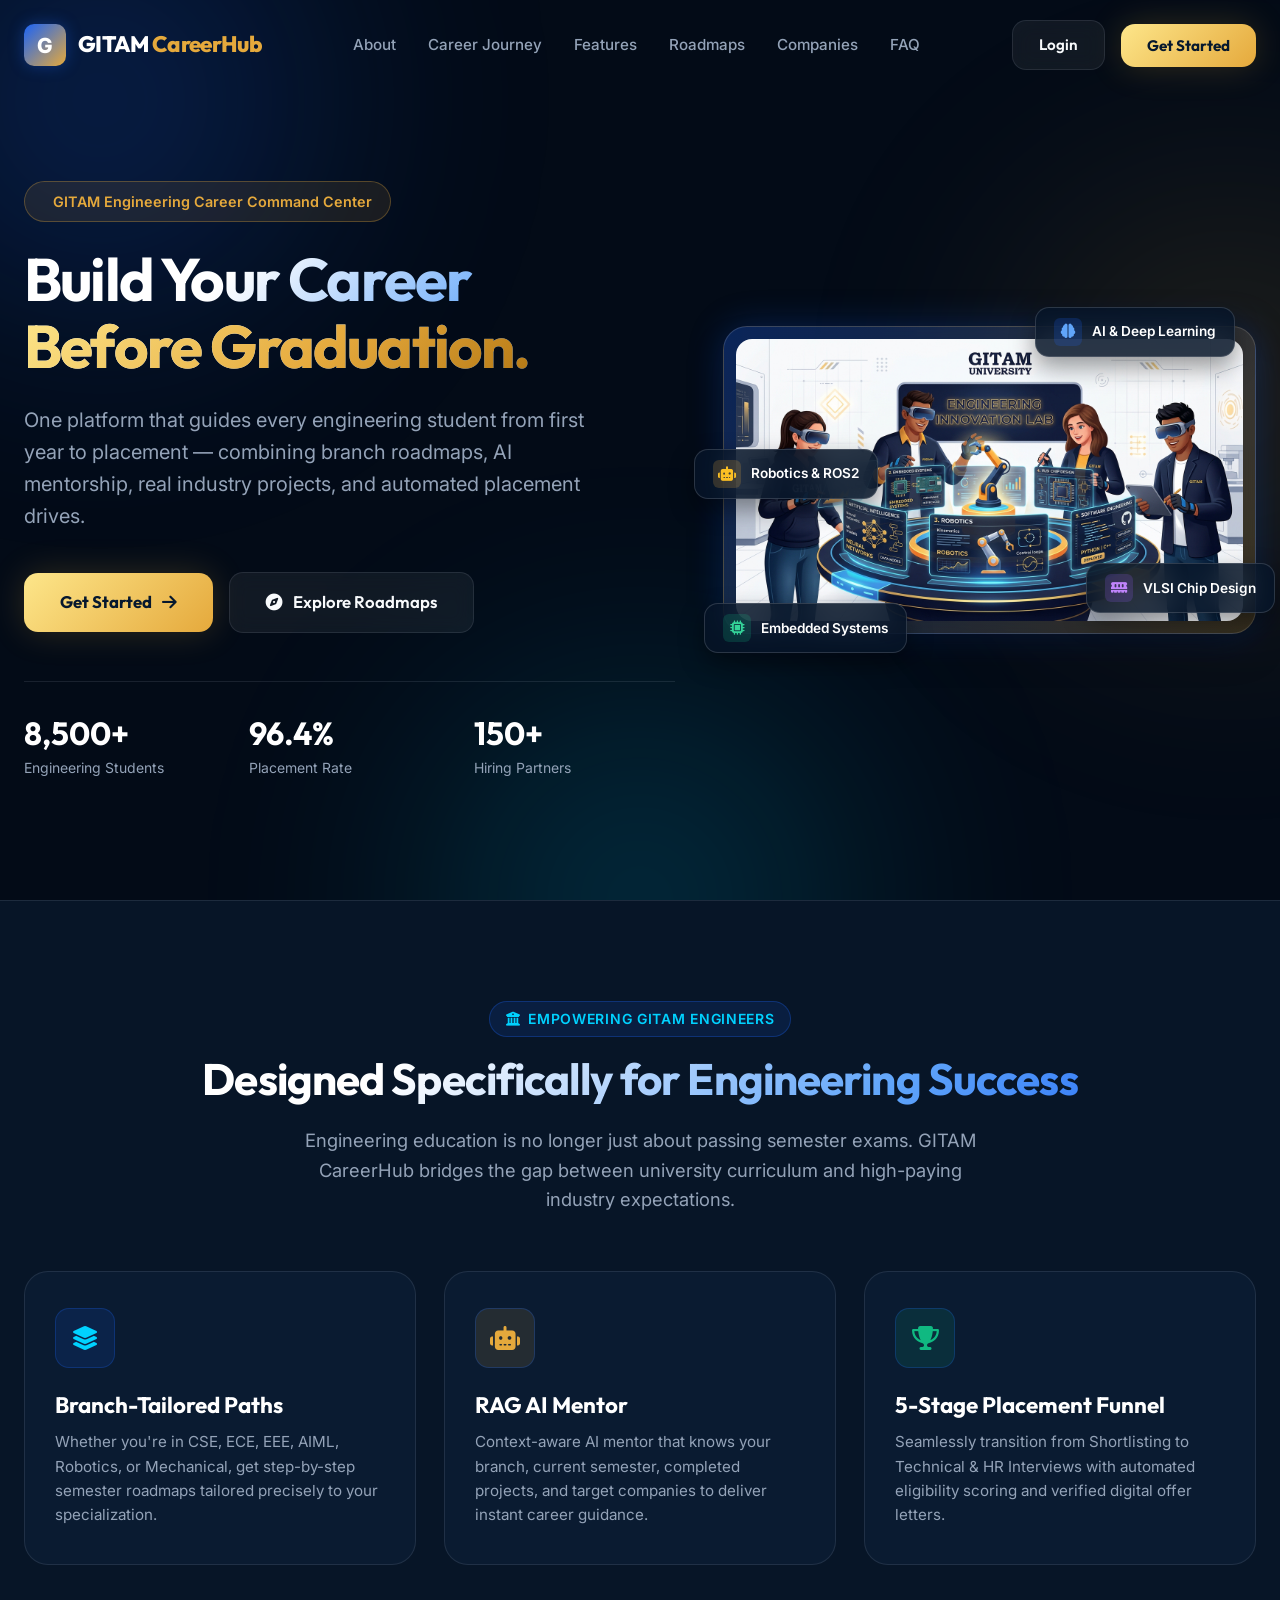
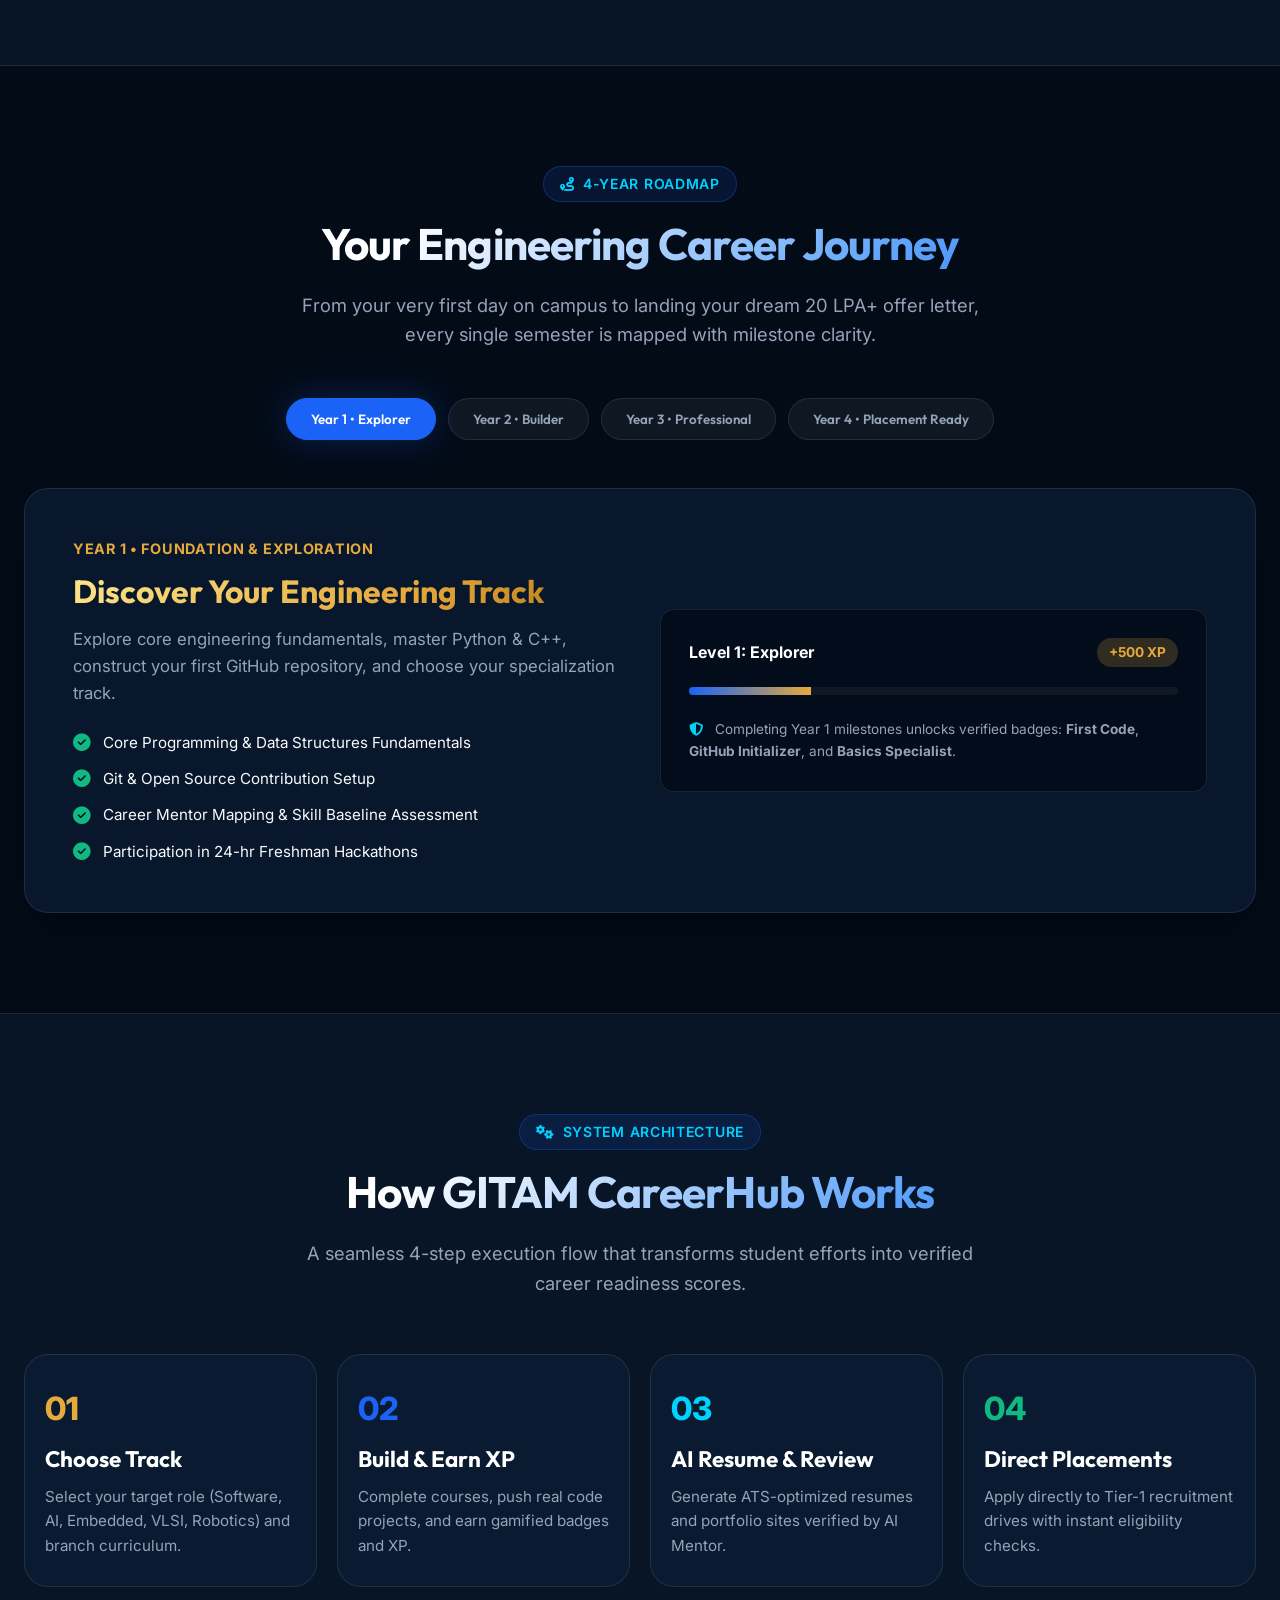
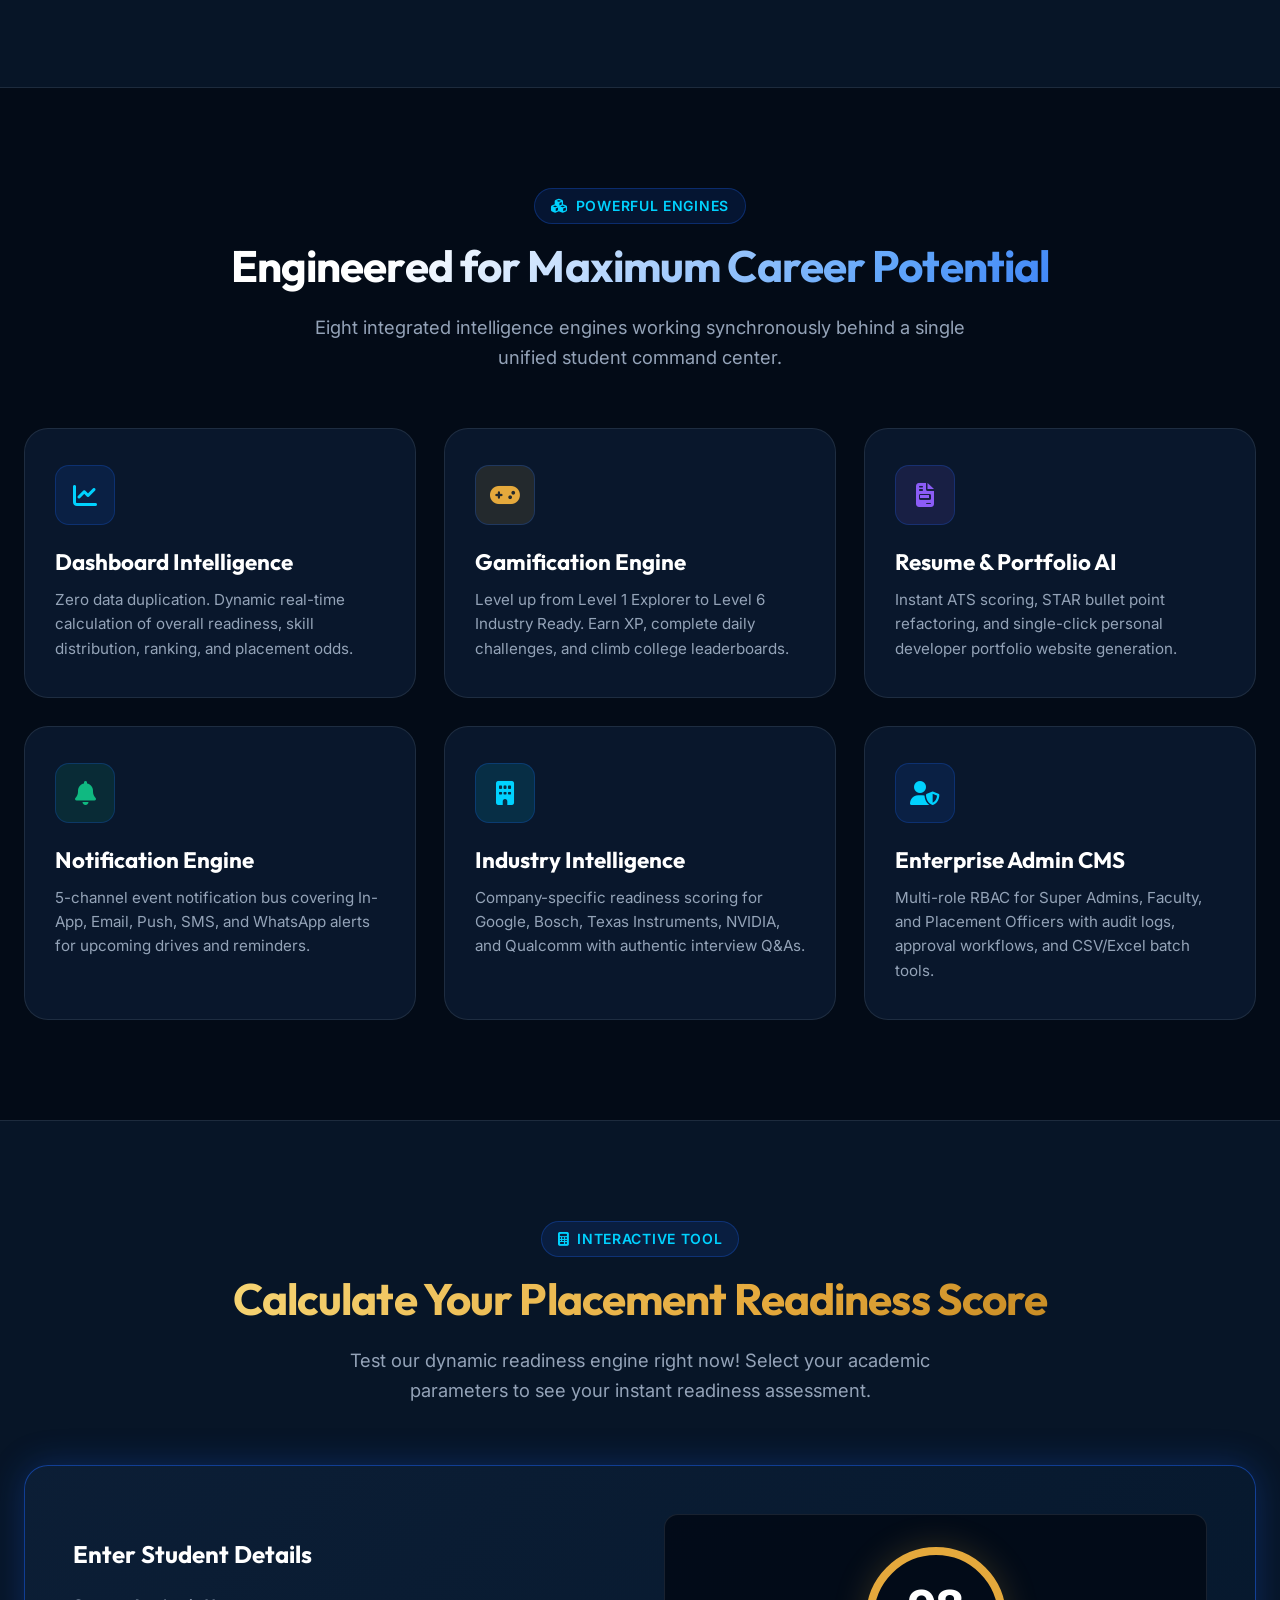
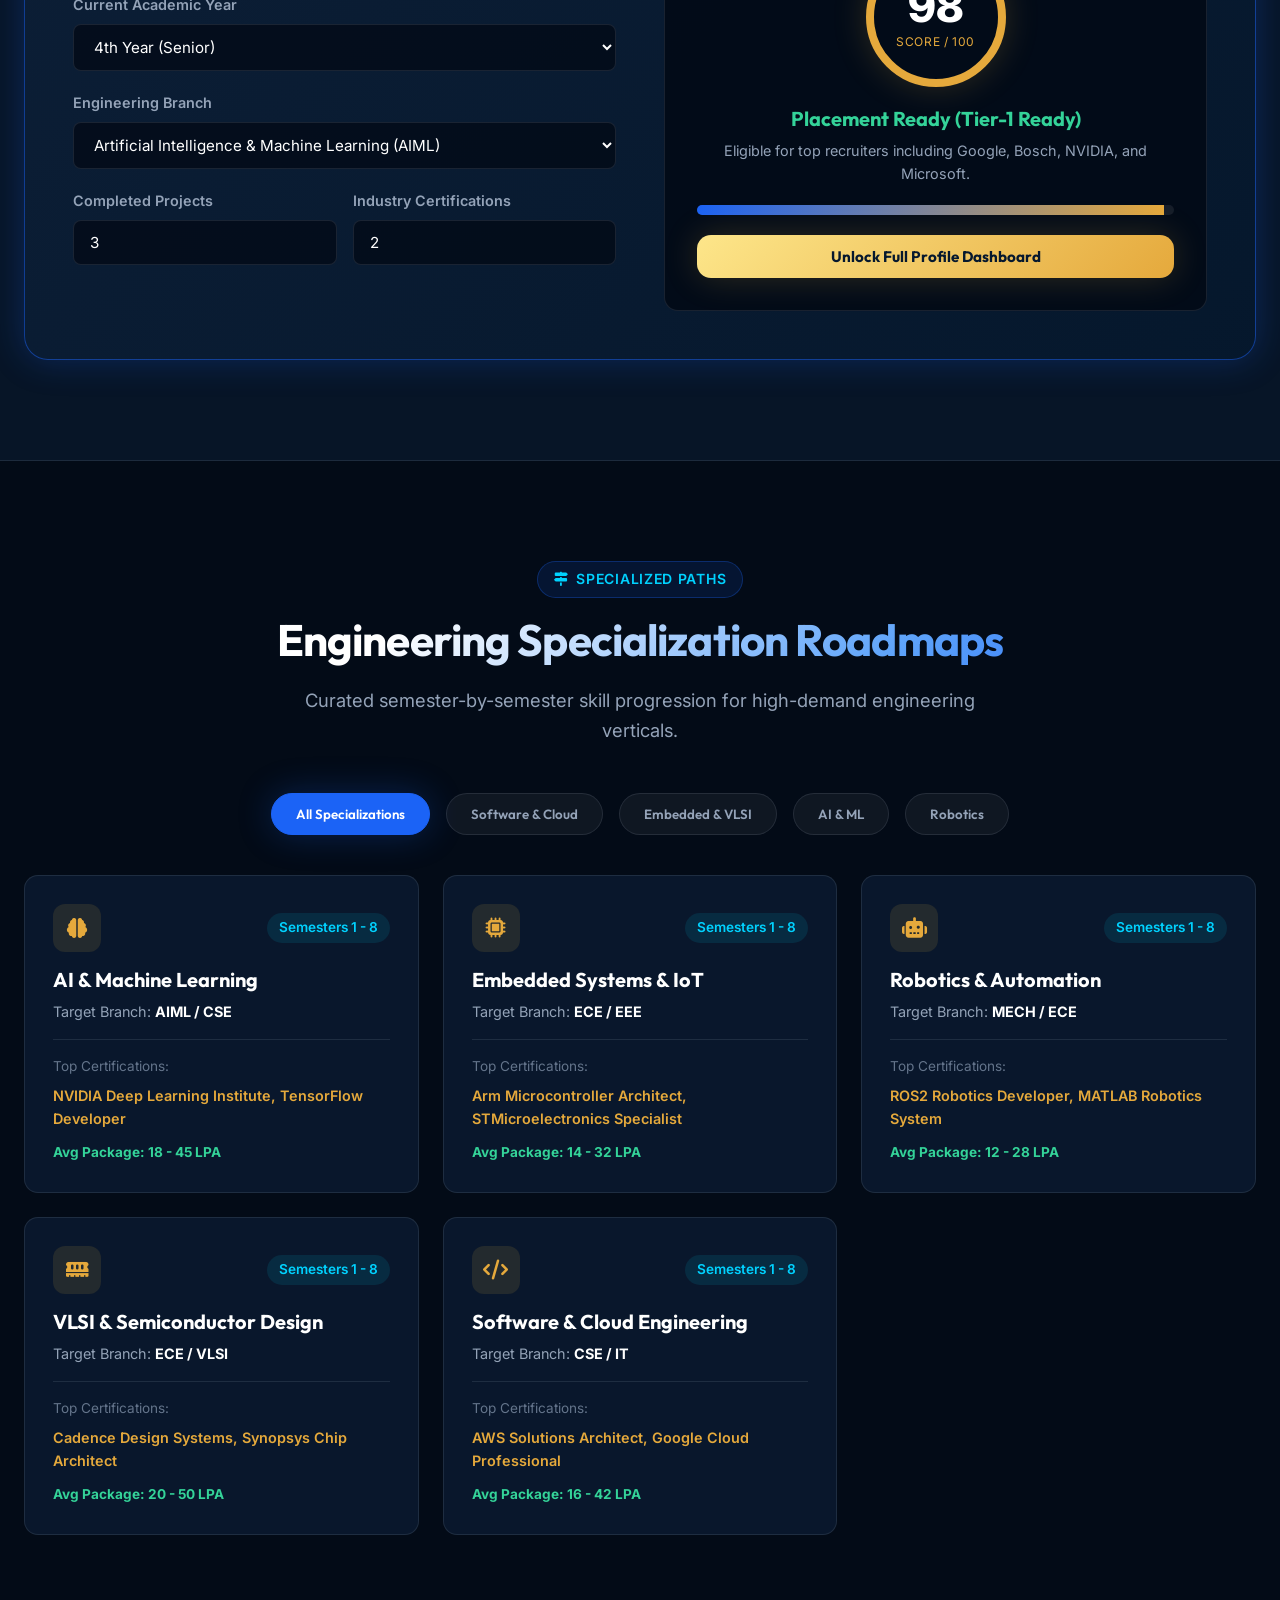
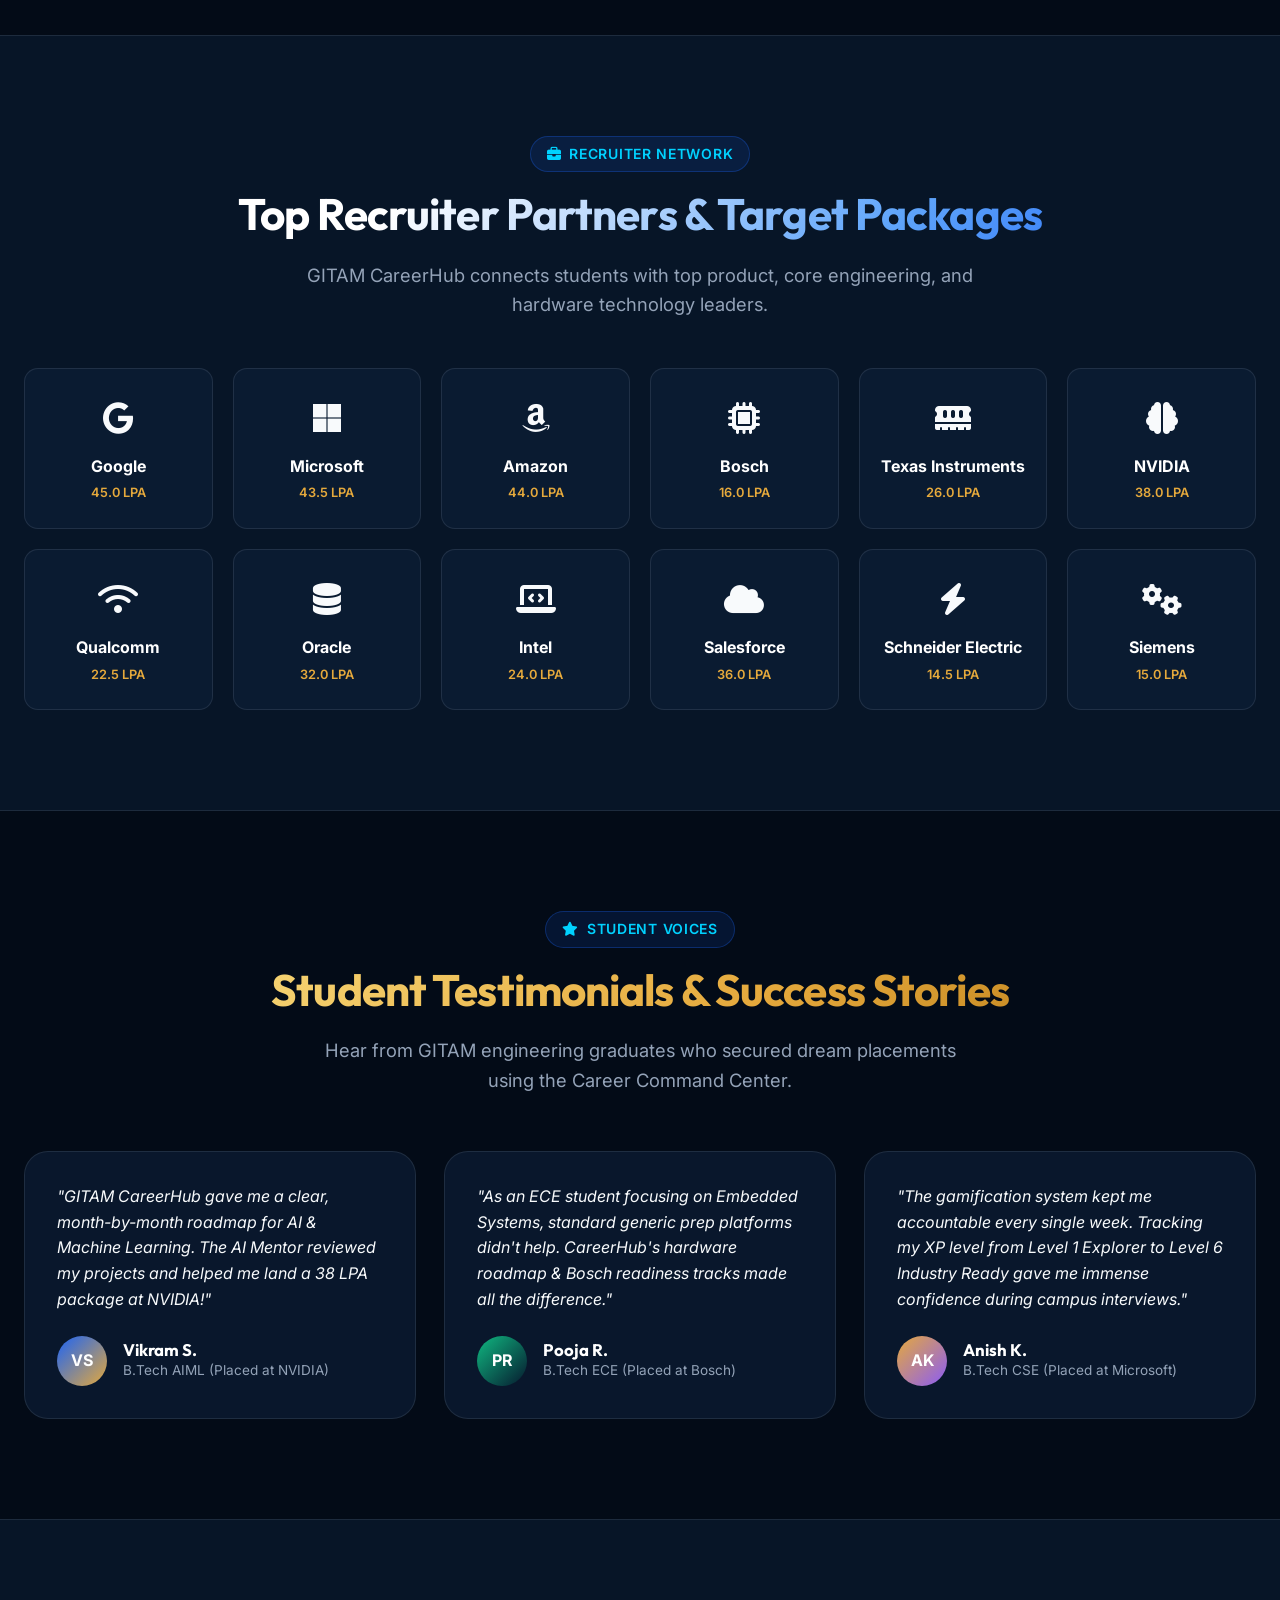
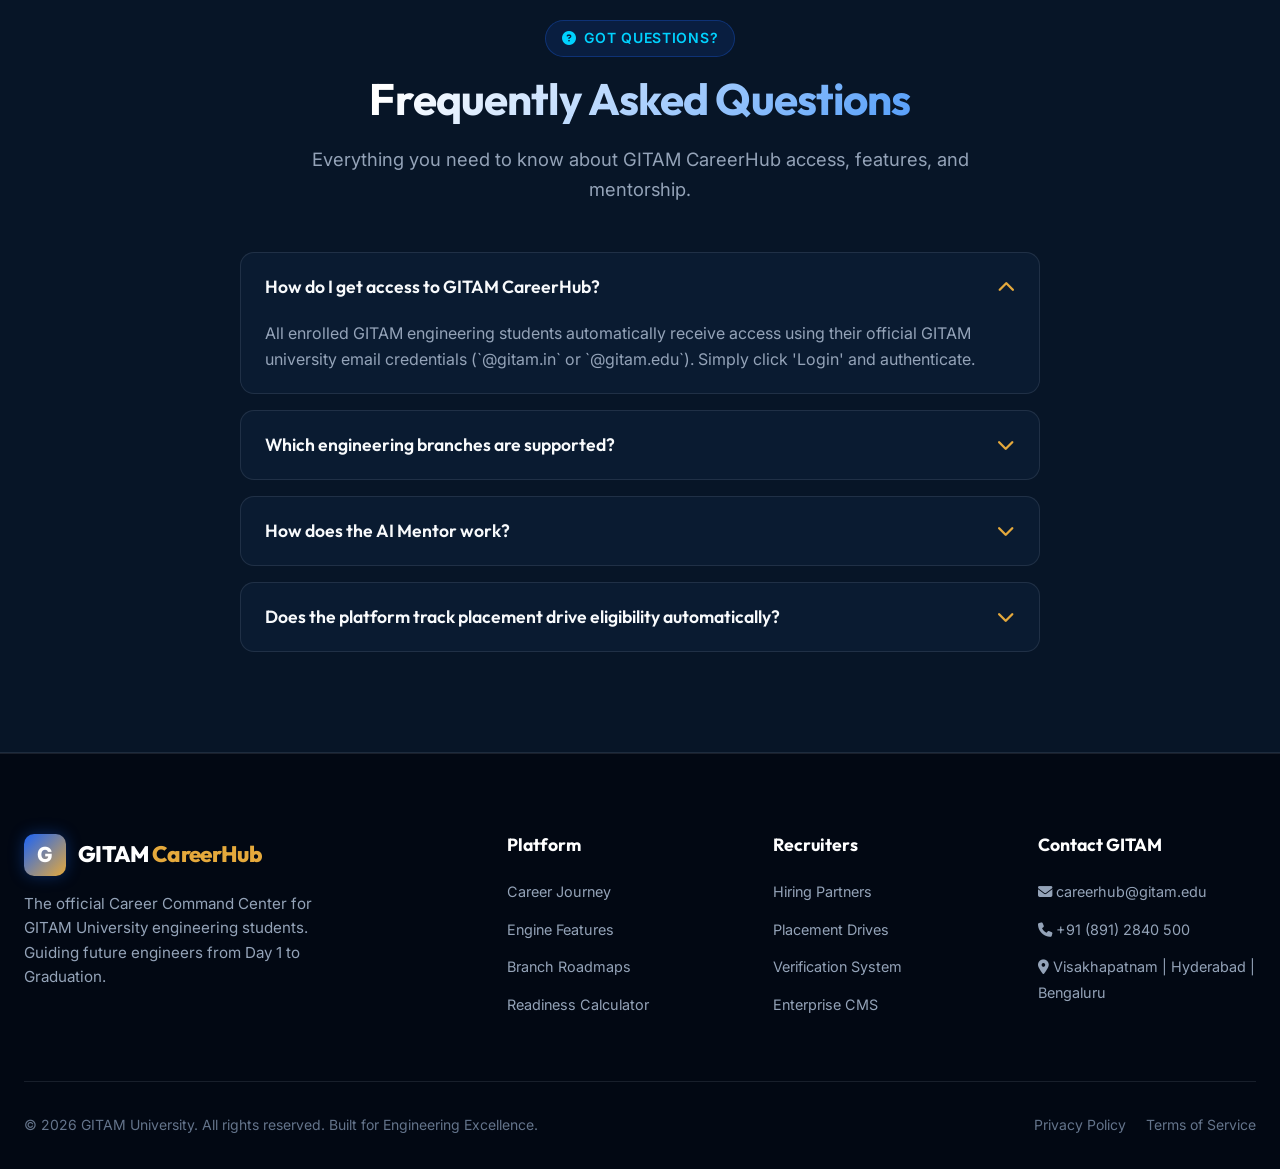
==== commit 12cc9f37: "feat: add dedicated GITAM CareerHub Login Page with GITAM Green branding, full-height left panel, an" ====
--- a/frontend/index.html
+++ b/frontend/index.html
@@ -40,9 +40,10 @@
       </ul>
 
       <div class="nav-actions">
-        <button class="btn btn-secondary open-auth-btn" id="nav-login-btn">Login</button>
+        <a href="login.html" class="btn btn-secondary" id="nav-login-btn">Login</a>
         <button class="btn btn-gold open-auth-btn" id="nav-get-started-btn">Get Started</button>
       </div>
+
 
       <button class="mobile-menu-btn" id="mobile-toggle" aria-label="Toggle Navigation">
         <i class="fas fa-bars"></i>
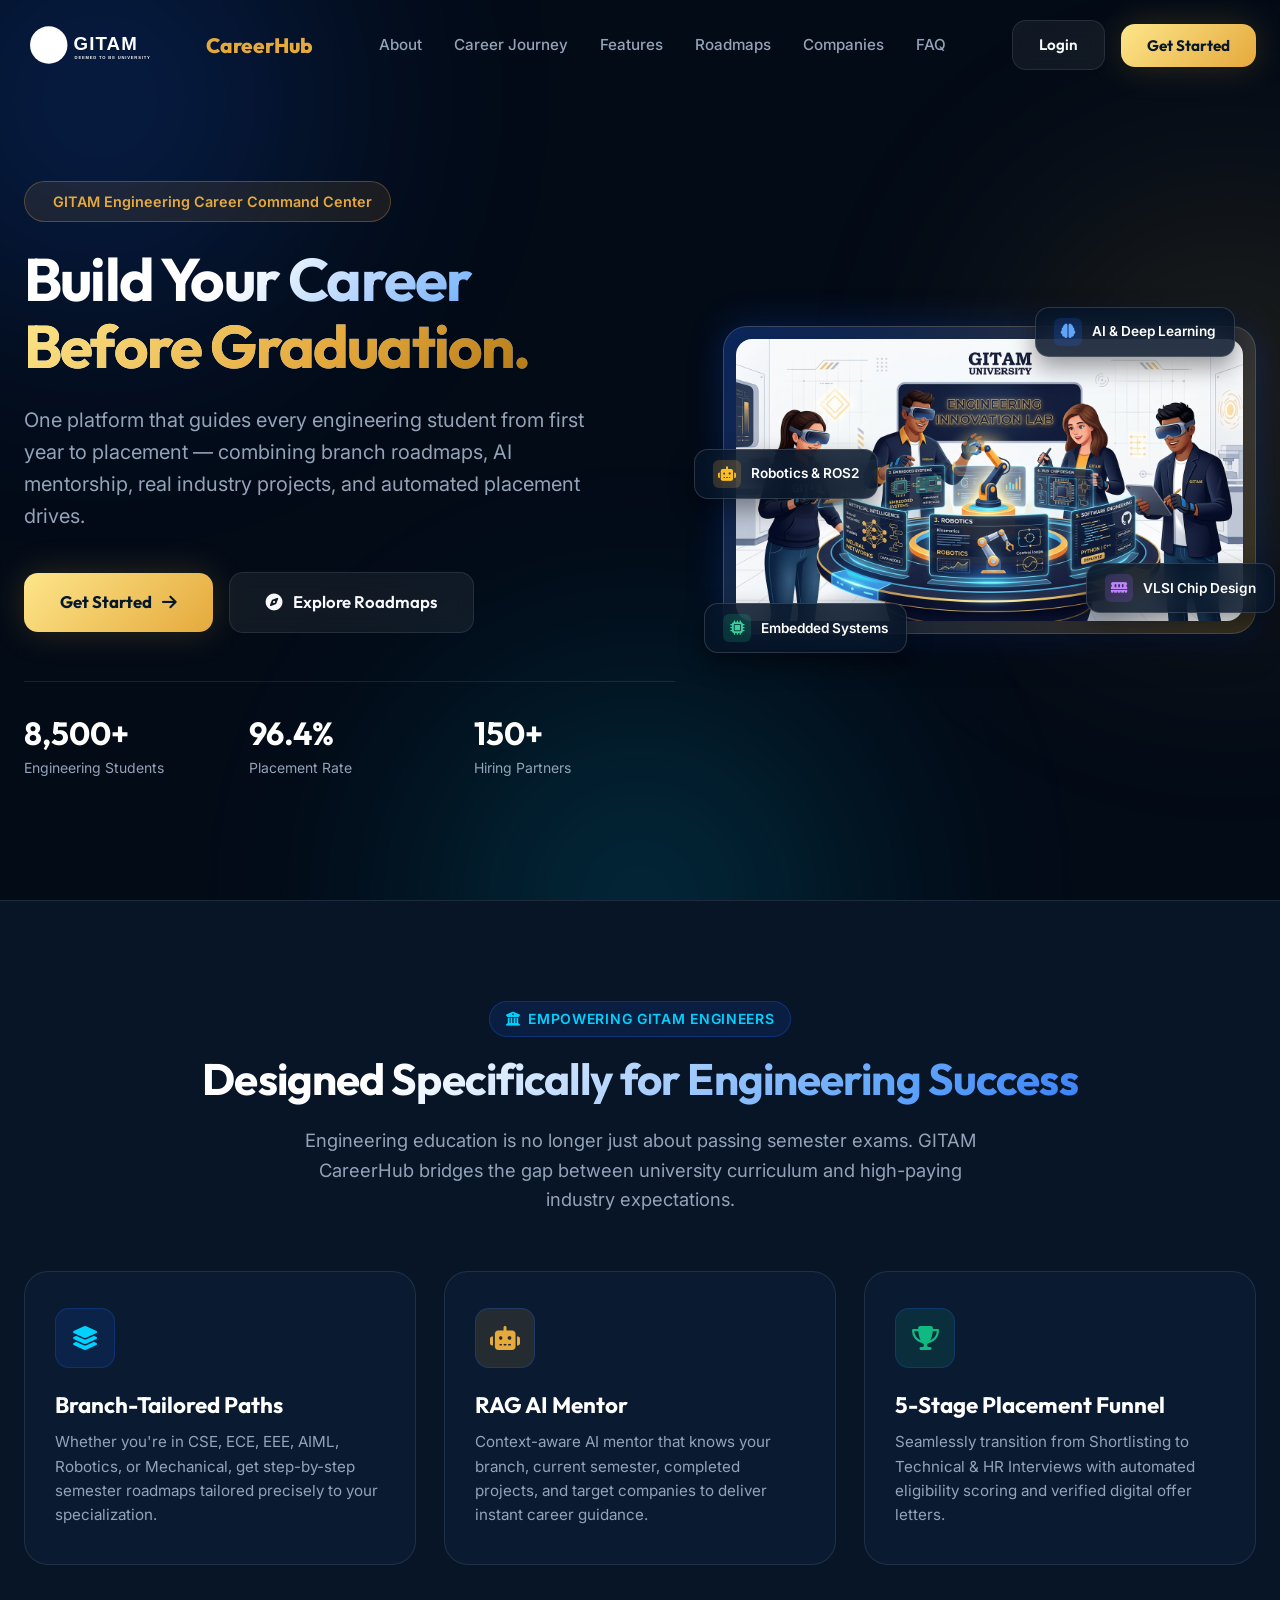
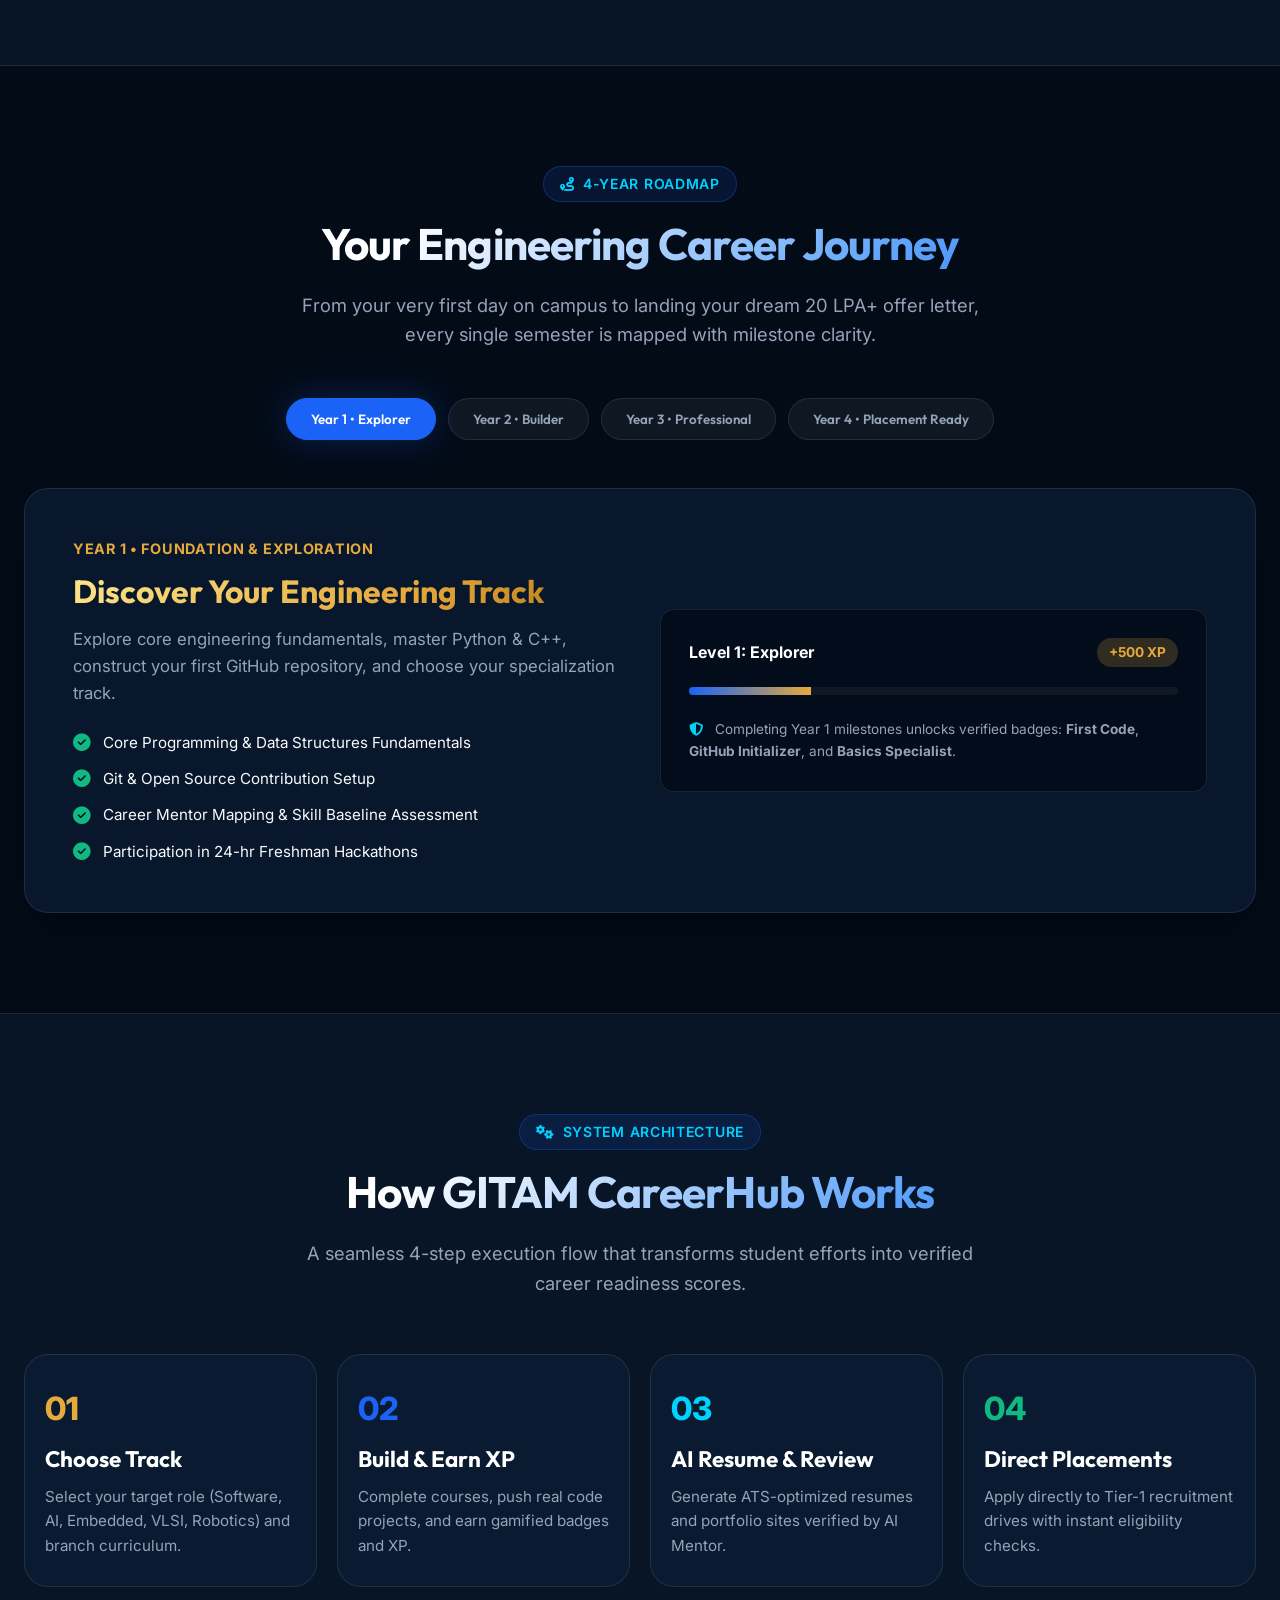
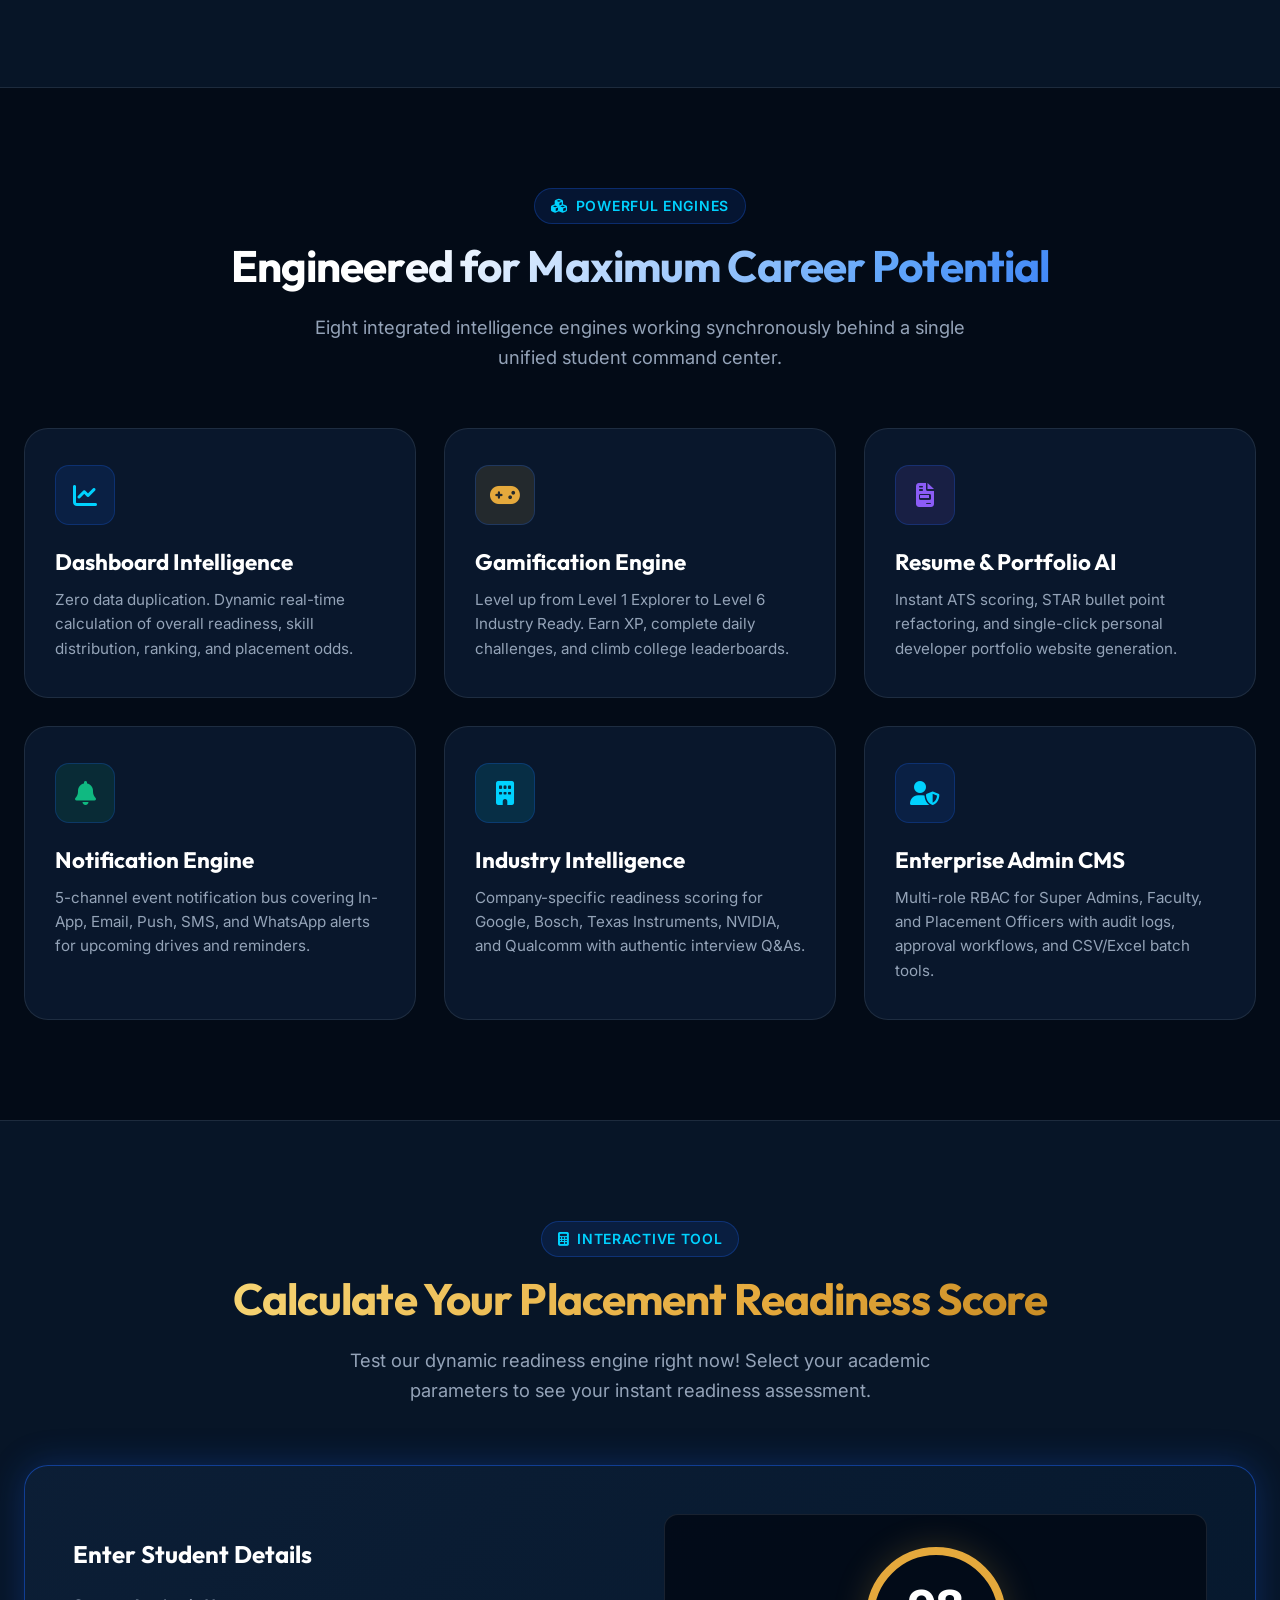
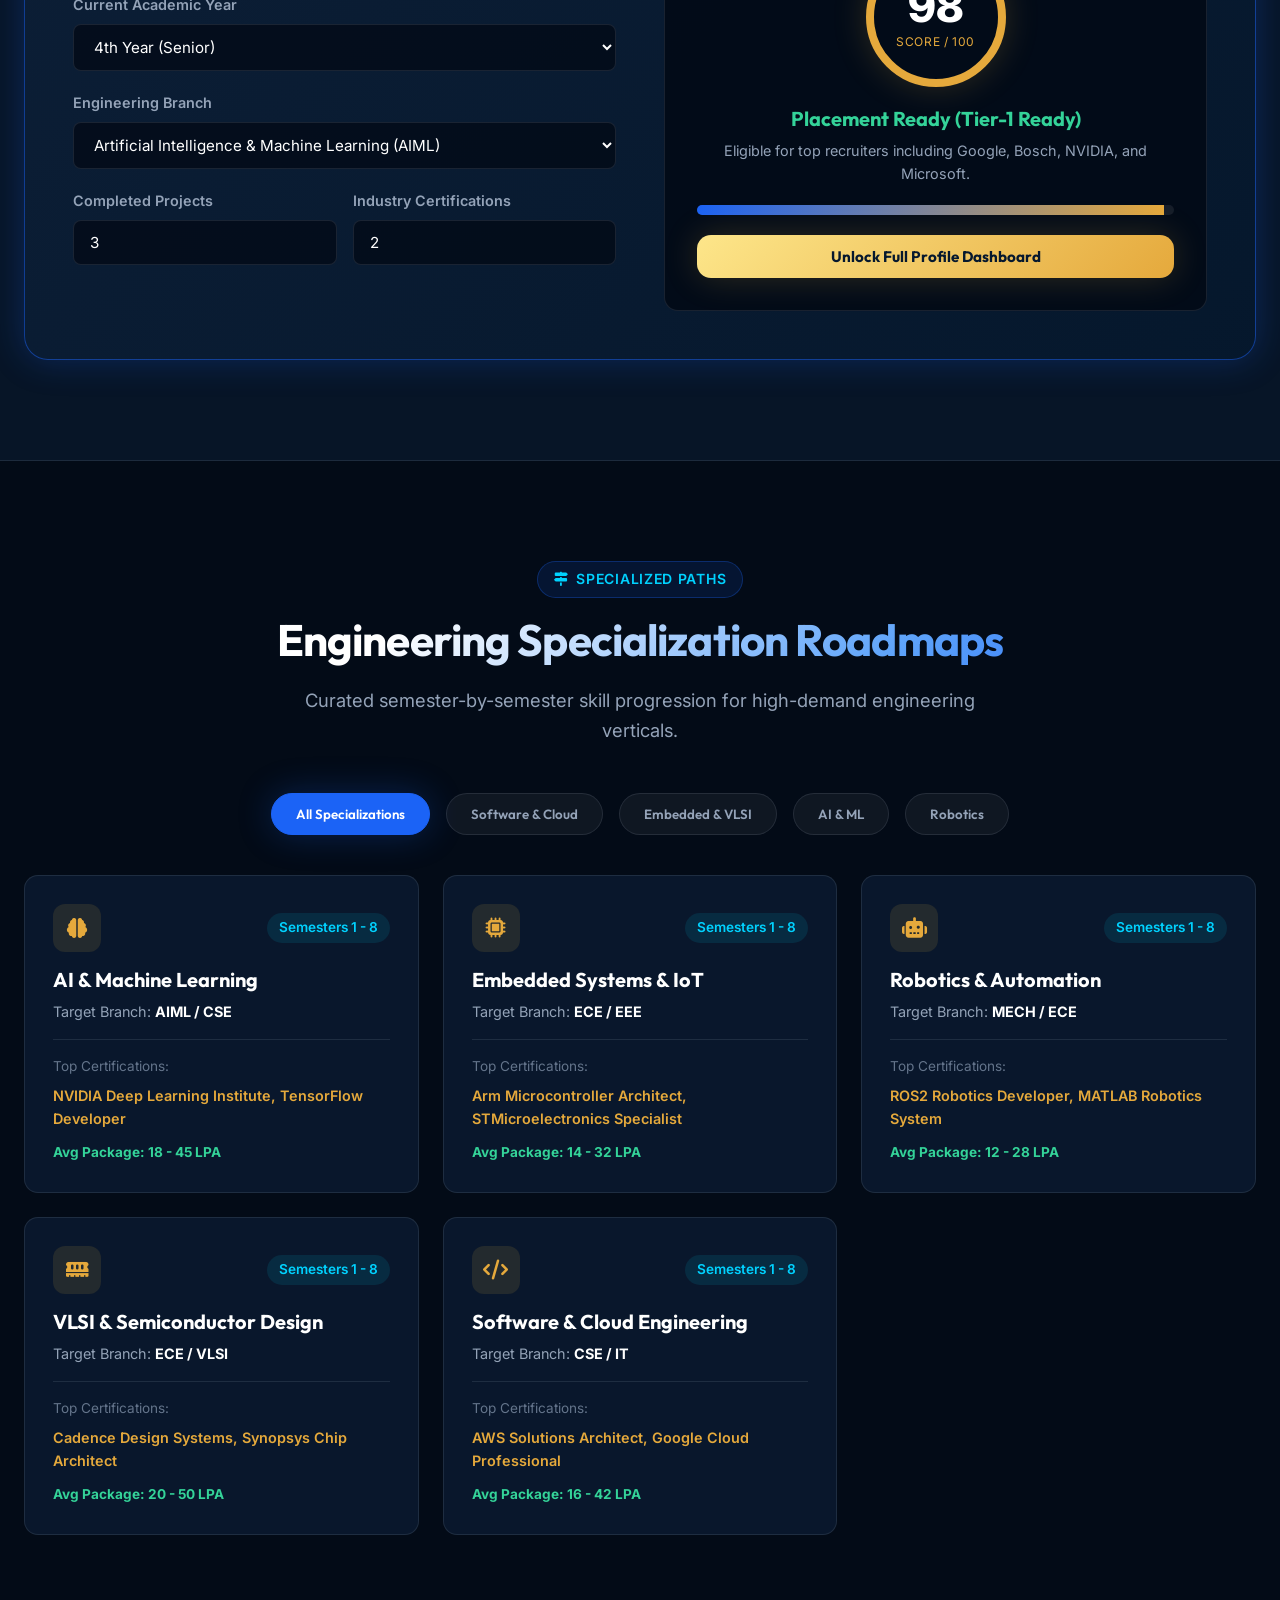
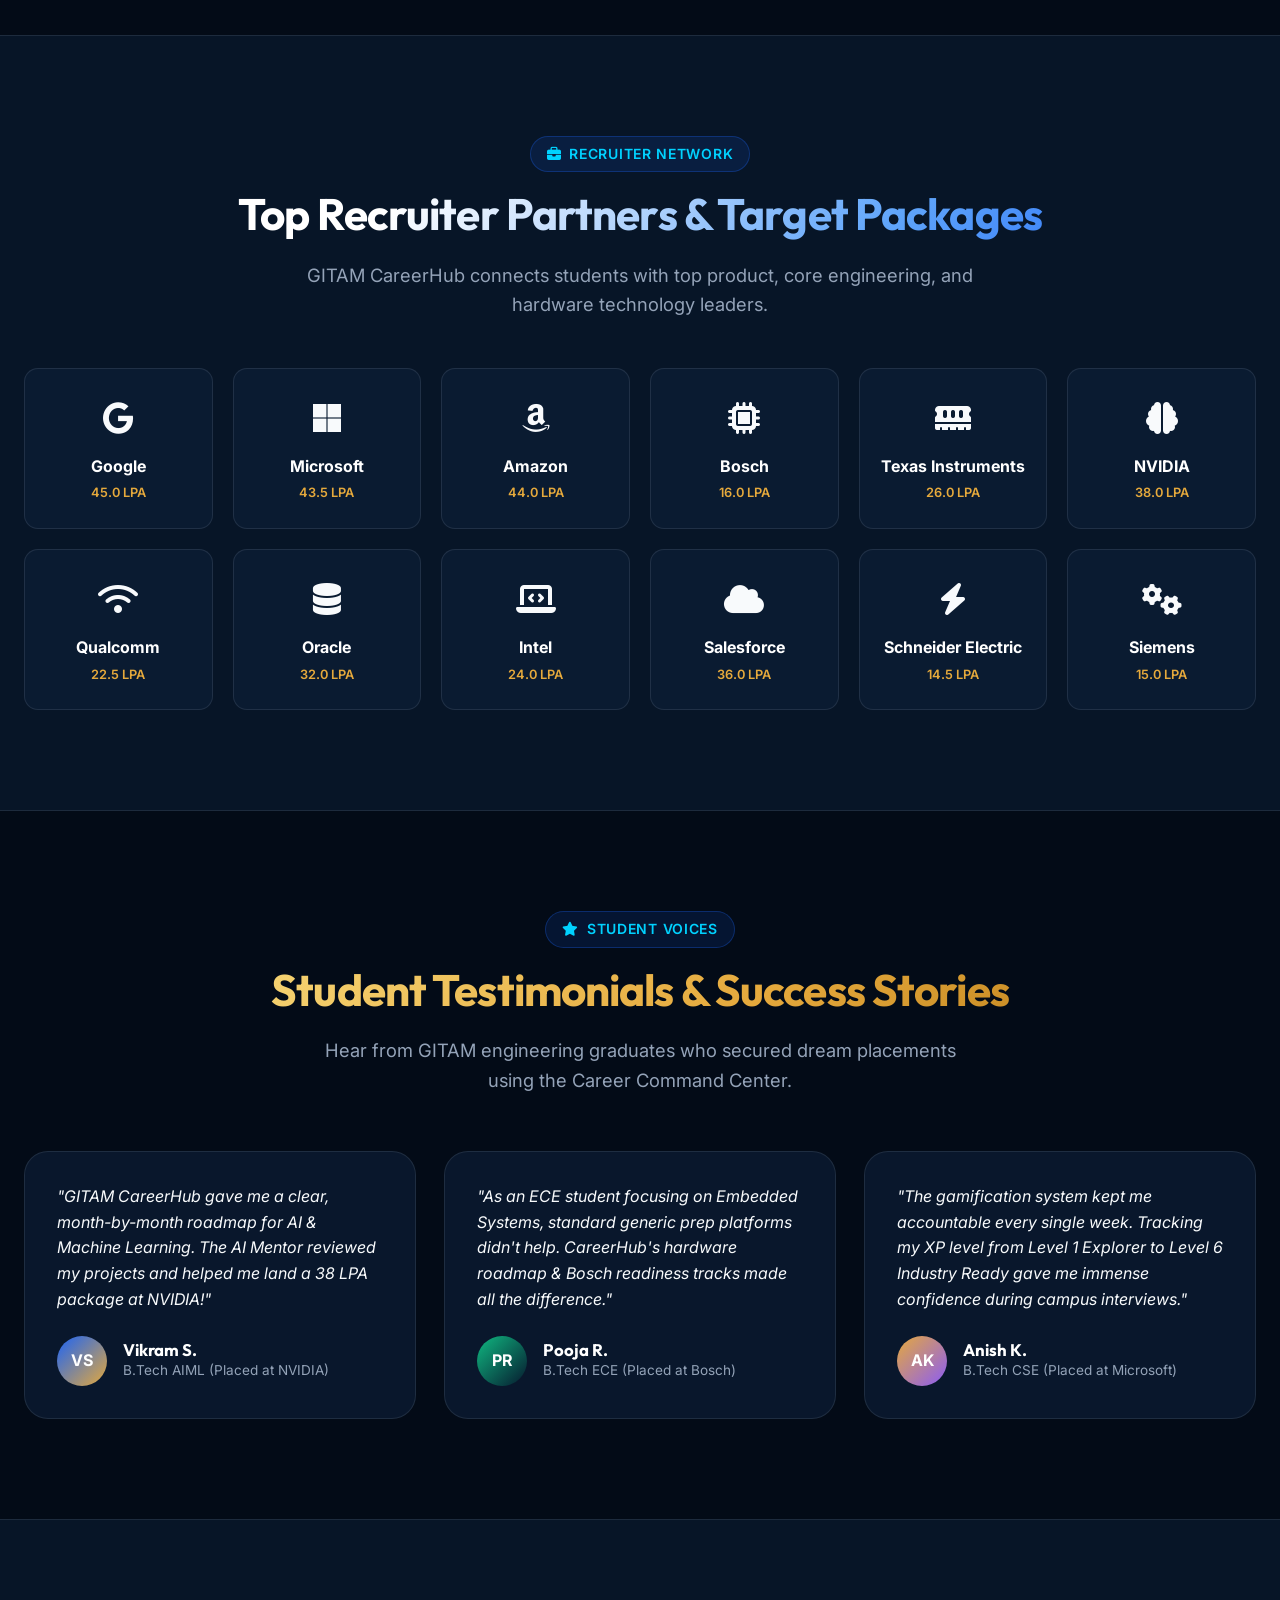
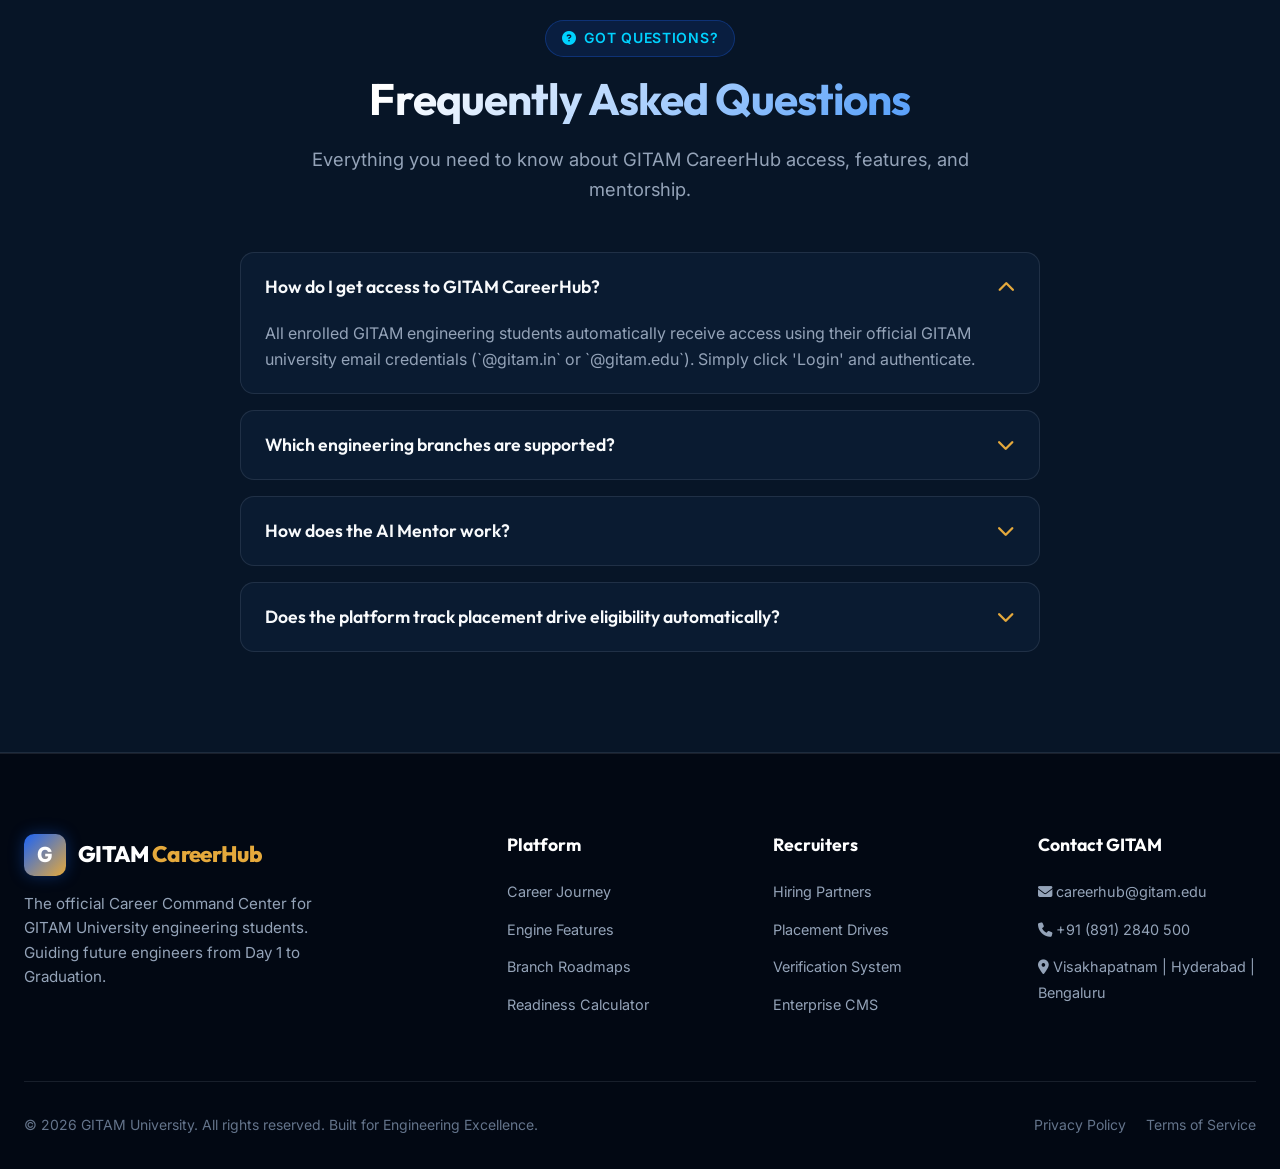
==== commit f70d195b: "fix: replace logo with official GITAM Deemed to be University emblem SVG asset" ====
--- a/frontend/index.html
+++ b/frontend/index.html
@@ -25,10 +25,11 @@
   <!-- Navigation Bar -->
   <header class="navbar">
     <div class="container nav-container">
-      <a href="#" class="logo-wrapper" id="nav-logo">
-        <div class="logo-icon">G</div>
-        <div class="logo-text">GITAM <span>CareerHub</span></div>
+      <a href="#" class="logo-wrapper" id="nav-logo" style="display: flex; align-items: center; gap: 10px;">
+        <img src="assets/gitam_logo.svg" alt="GITAM Deemed to be University" style="height: 44px; filter: brightness(0) invert(1);">
+        <span style="font-family: var(--font-heading); font-size: 1.3rem; font-weight: 800; color: var(--color-gitam-gold); margin-left: -4px;">CareerHub</span>
       </a>
+
 
       <ul class="nav-links" id="nav-menu">
         <li><a href="#about" class="nav-link">About</a></li>
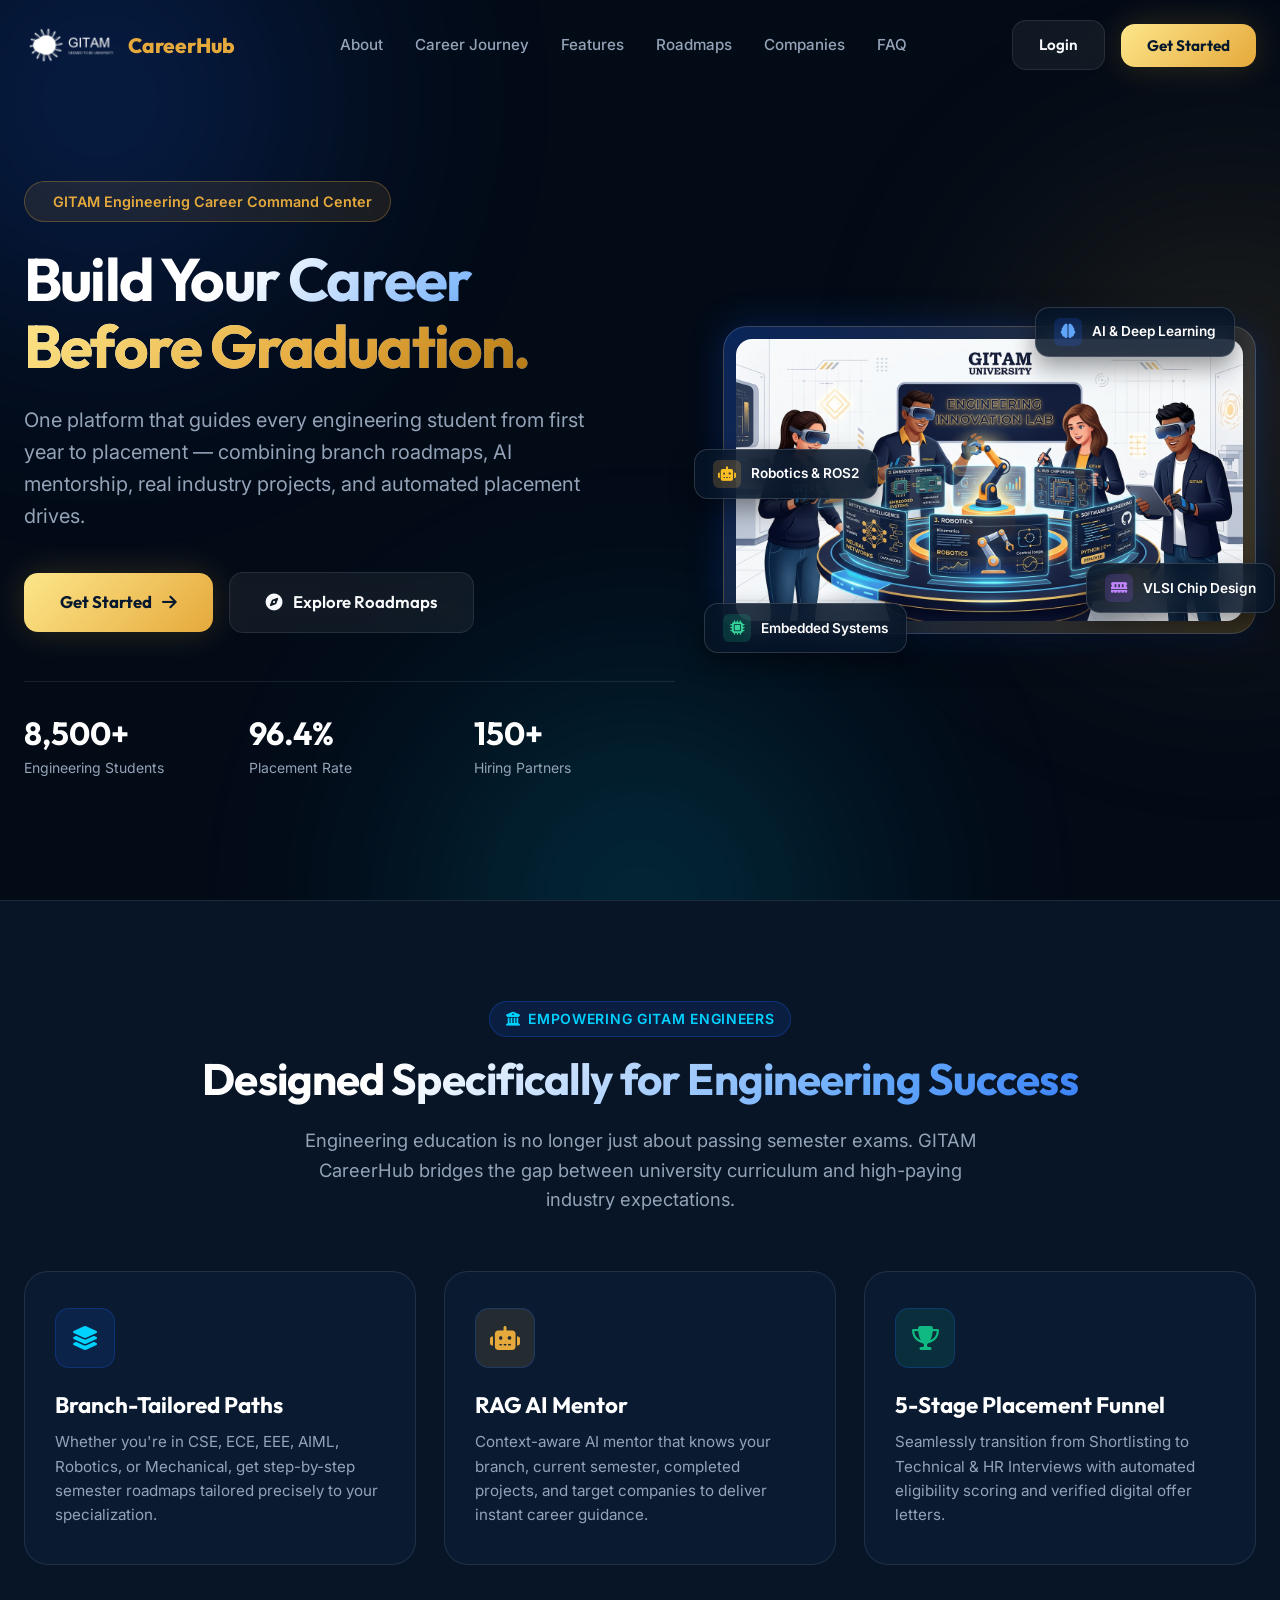
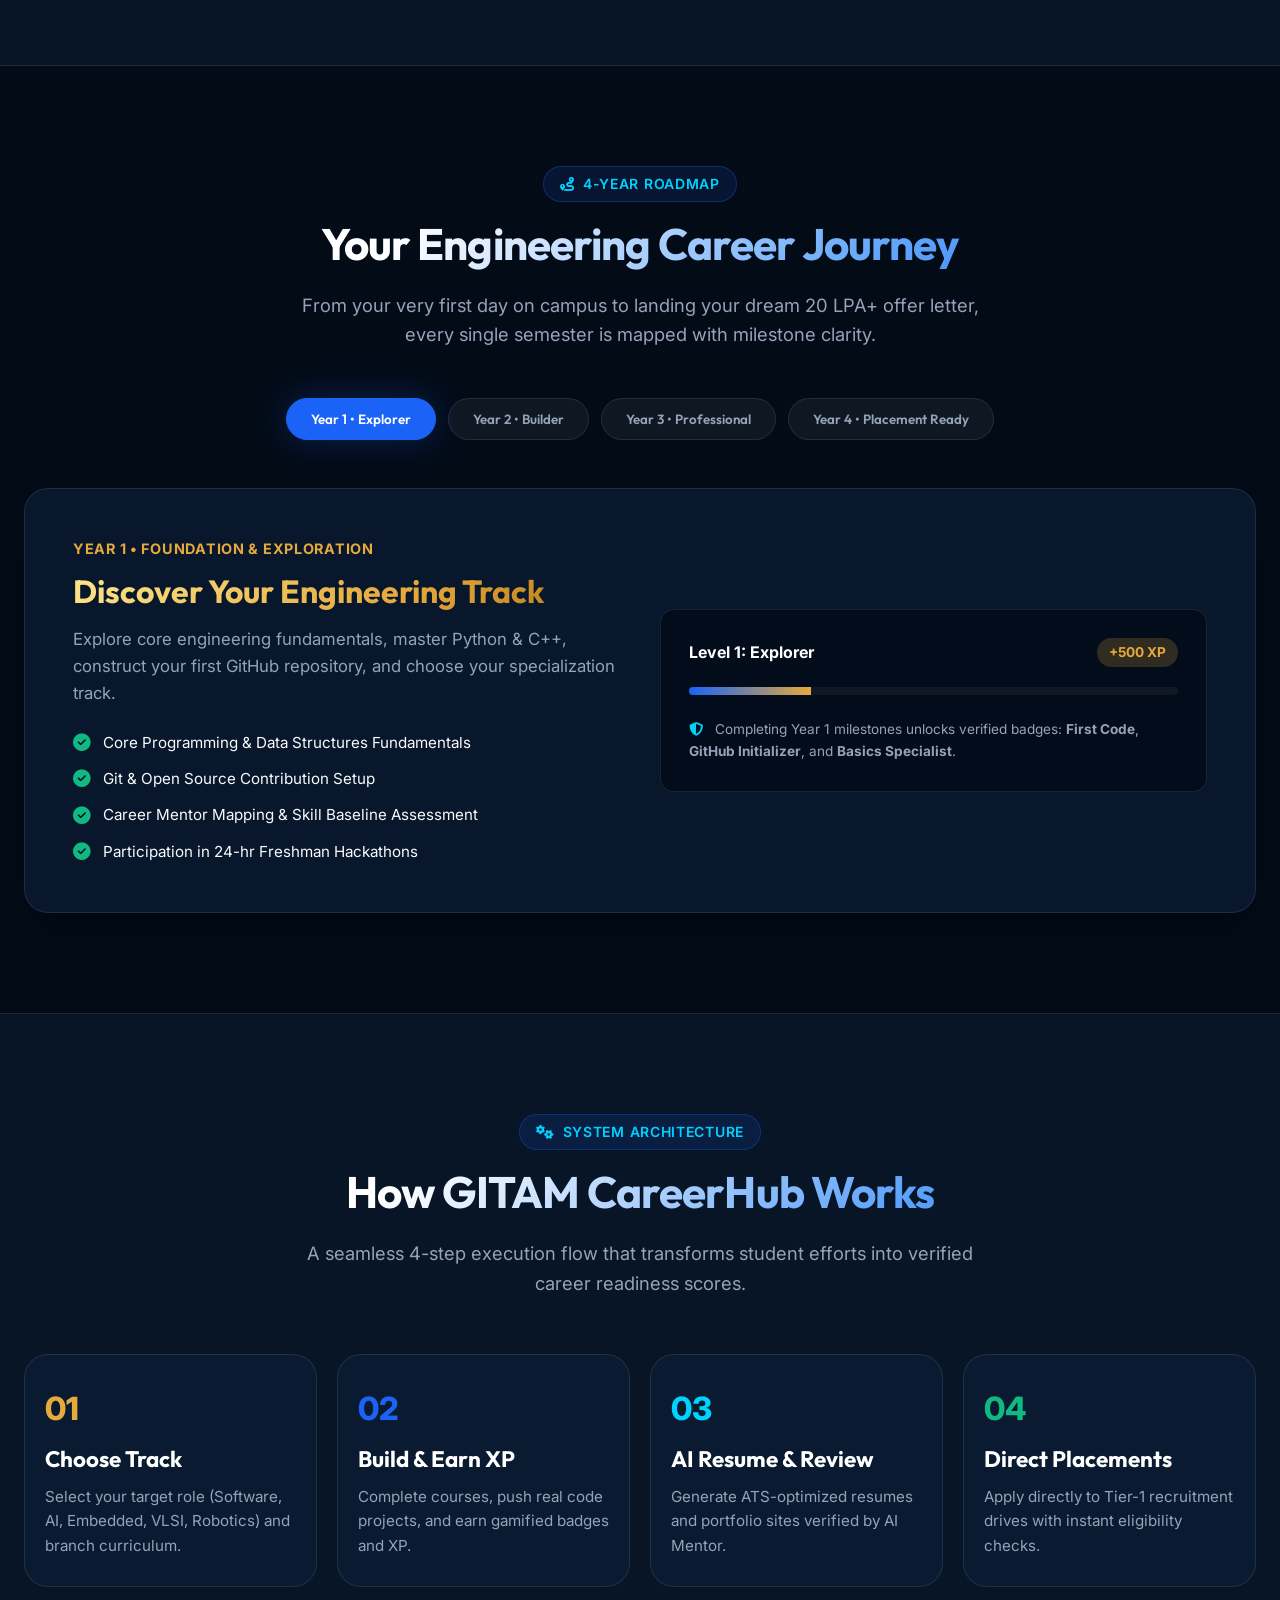
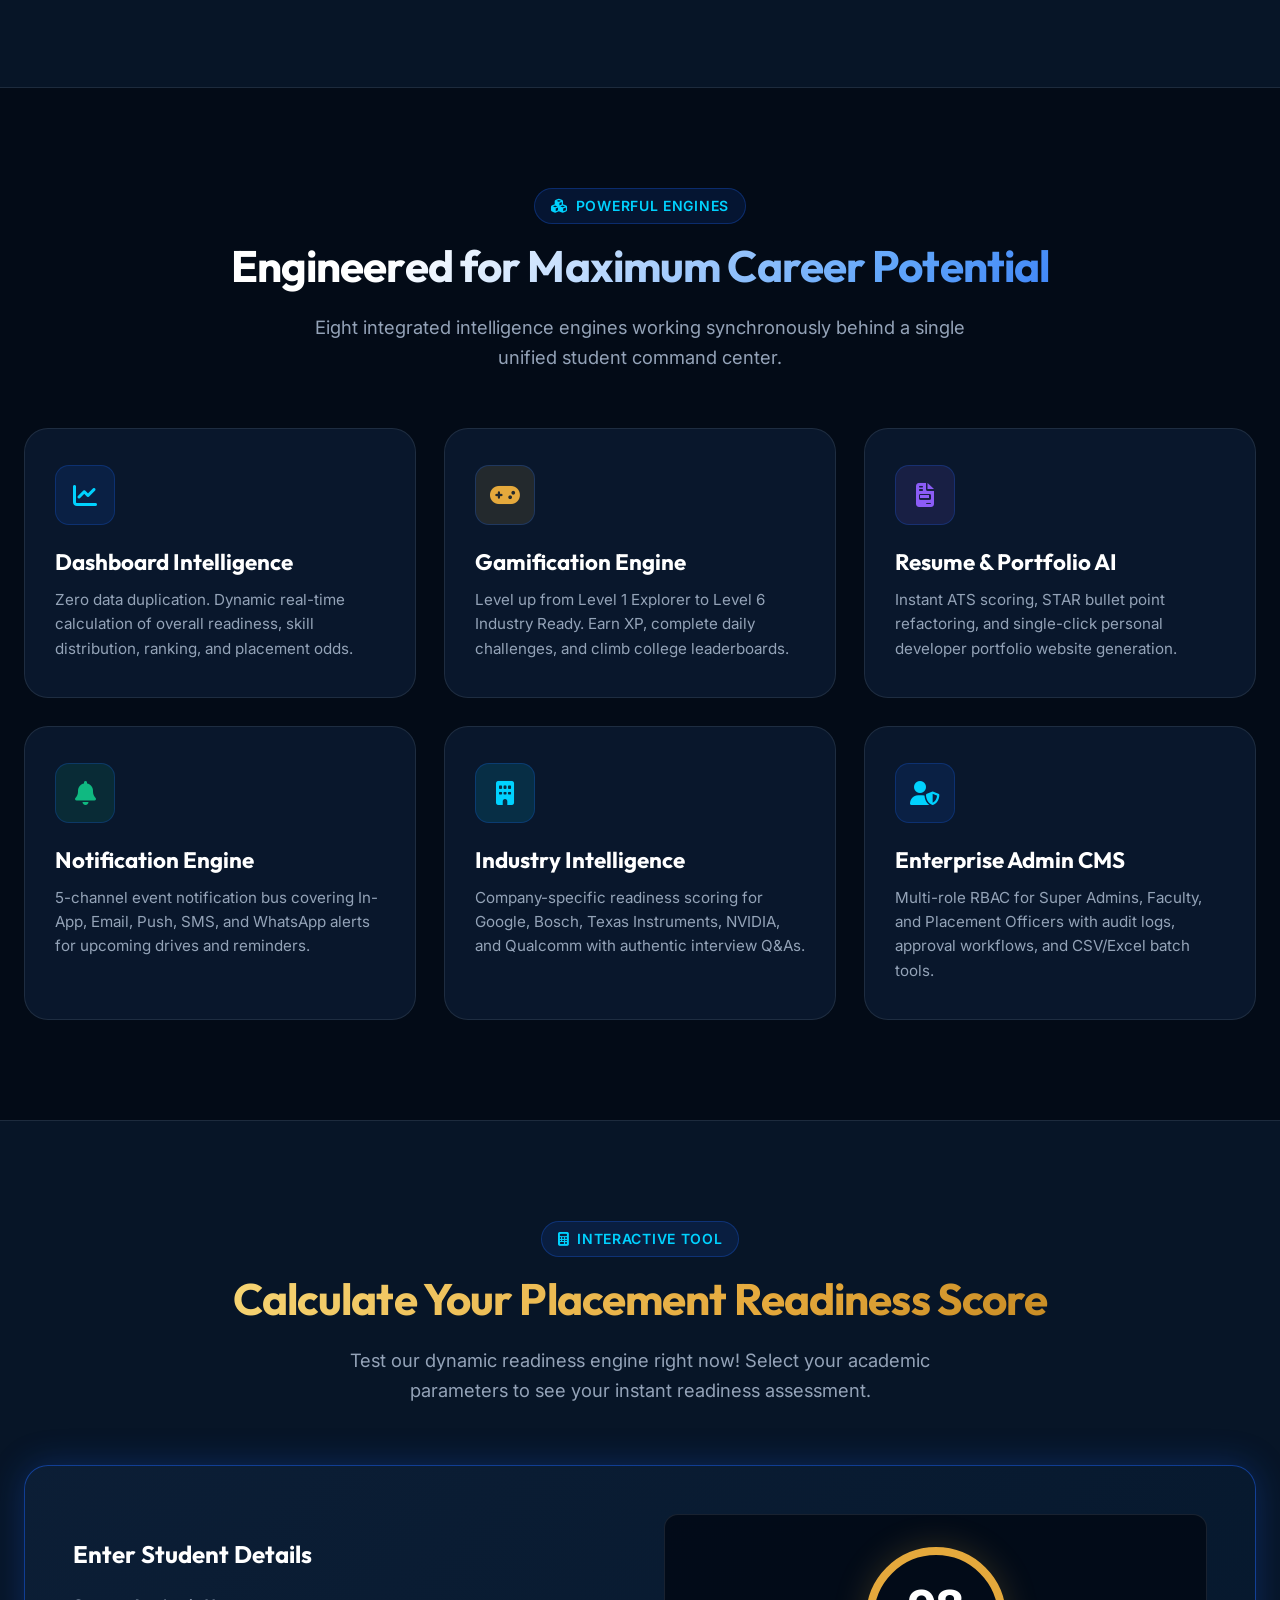
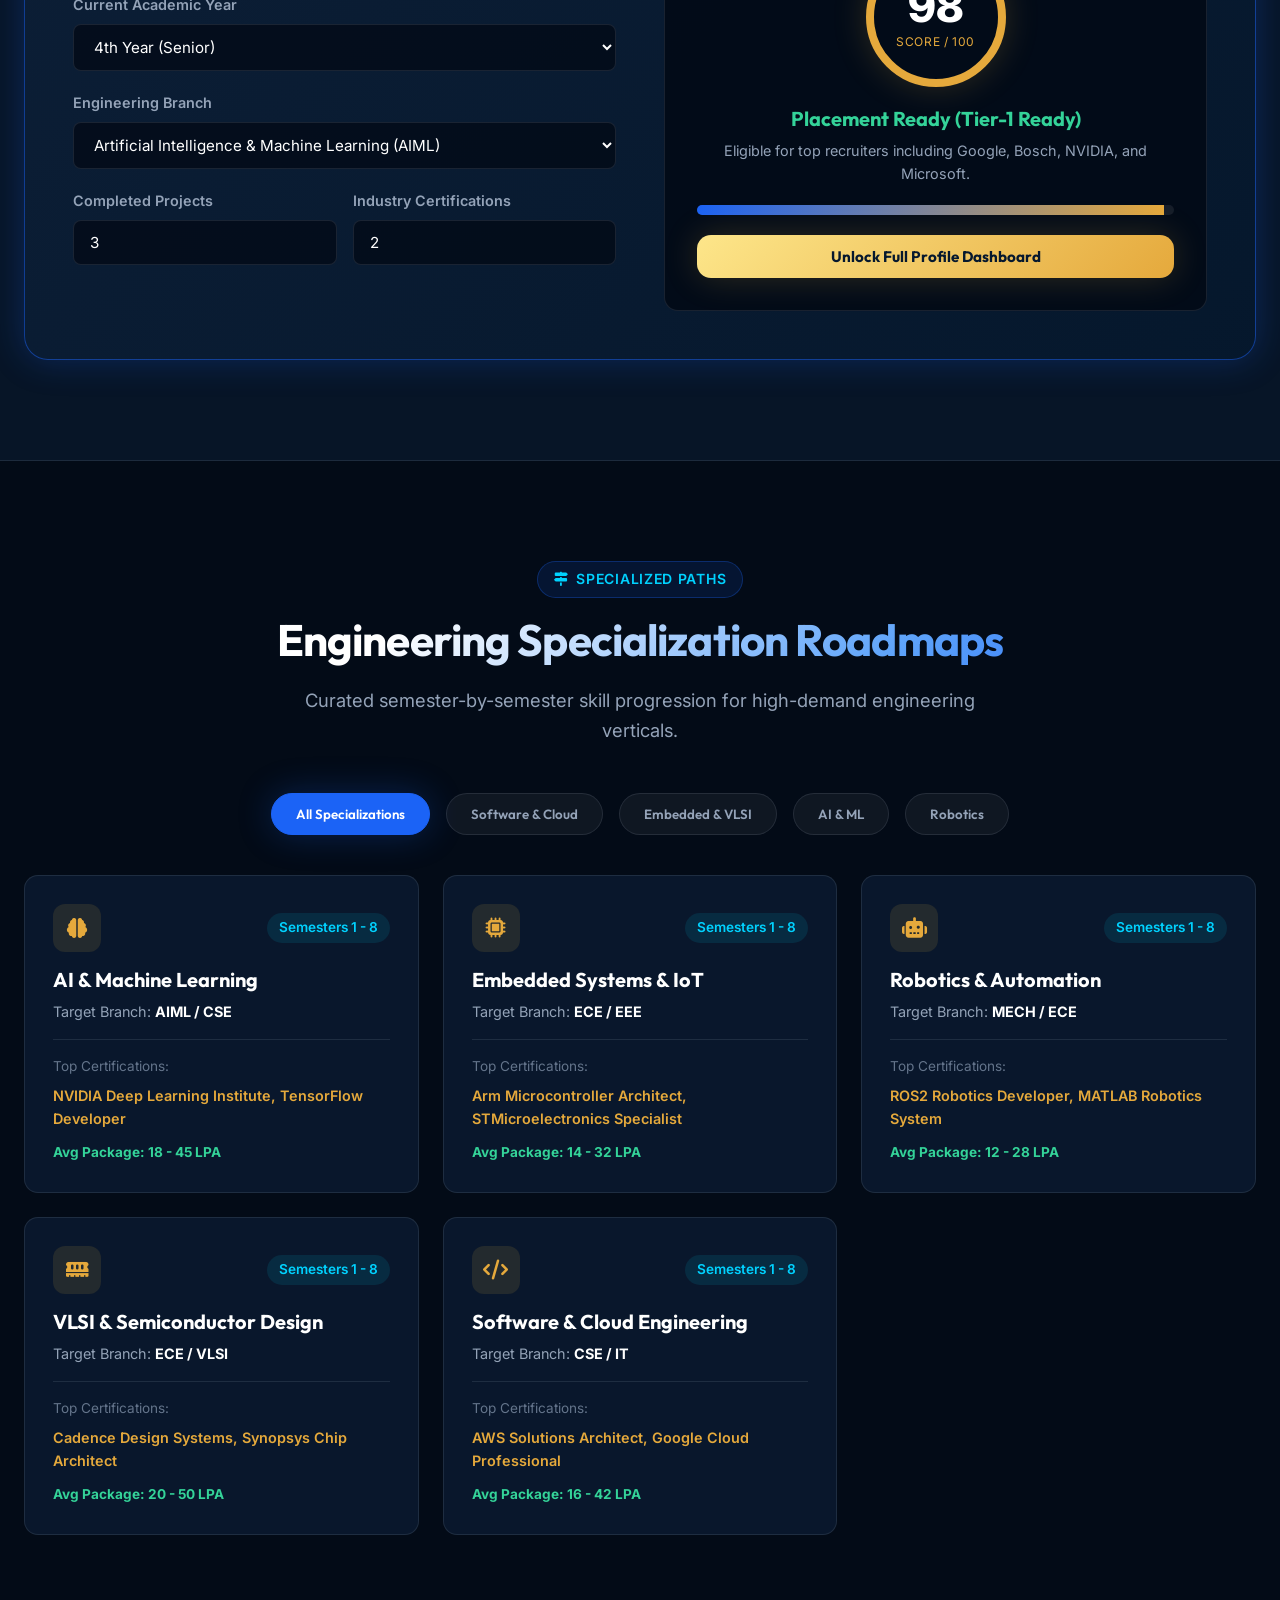
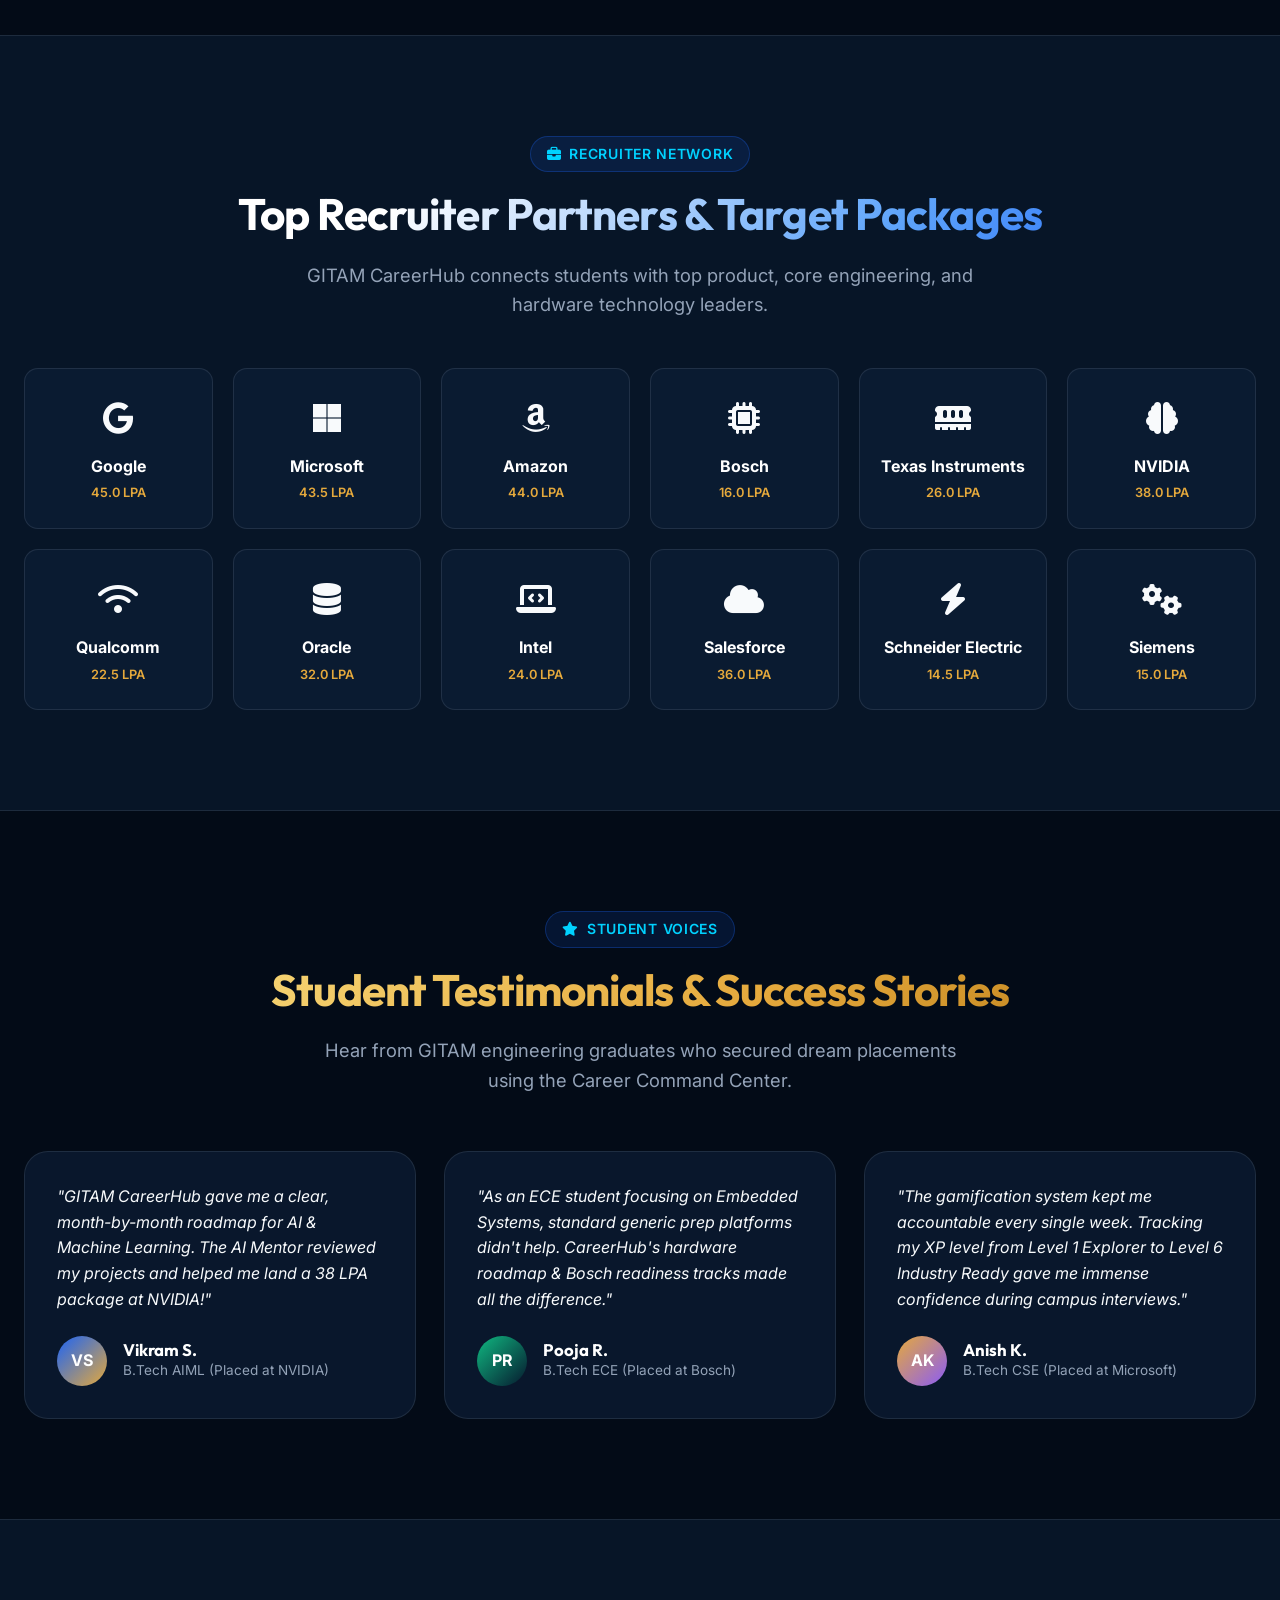
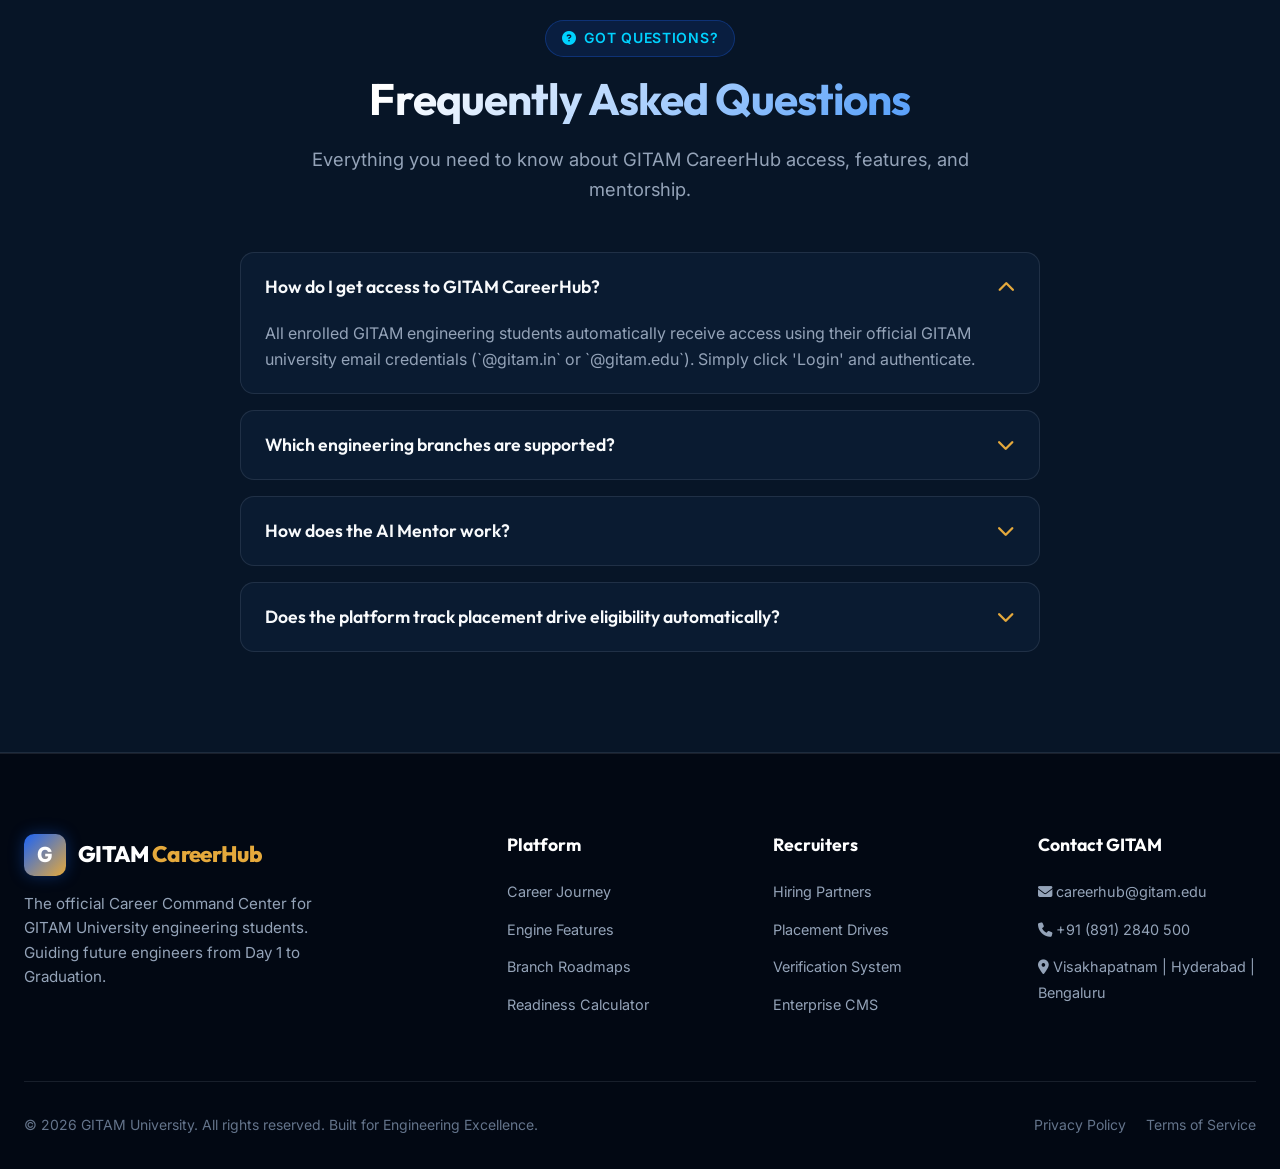
==== commit 1a5c1468: "fix: replace SVG with official high-res GITAM logo PNG image asset" ====
--- a/frontend/index.html
+++ b/frontend/index.html
@@ -26,9 +26,10 @@
   <header class="navbar">
     <div class="container nav-container">
       <a href="#" class="logo-wrapper" id="nav-logo" style="display: flex; align-items: center; gap: 10px;">
-        <img src="assets/gitam_logo.svg" alt="GITAM Deemed to be University" style="height: 44px; filter: brightness(0) invert(1);">
+        <img src="assets/gitam_logo.png" alt="GITAM Deemed to be University" style="height: 44px; filter: brightness(0) invert(1);">
         <span style="font-family: var(--font-heading); font-size: 1.3rem; font-weight: 800; color: var(--color-gitam-gold); margin-left: -4px;">CareerHub</span>
       </a>
+
 
 
       <ul class="nav-links" id="nav-menu">
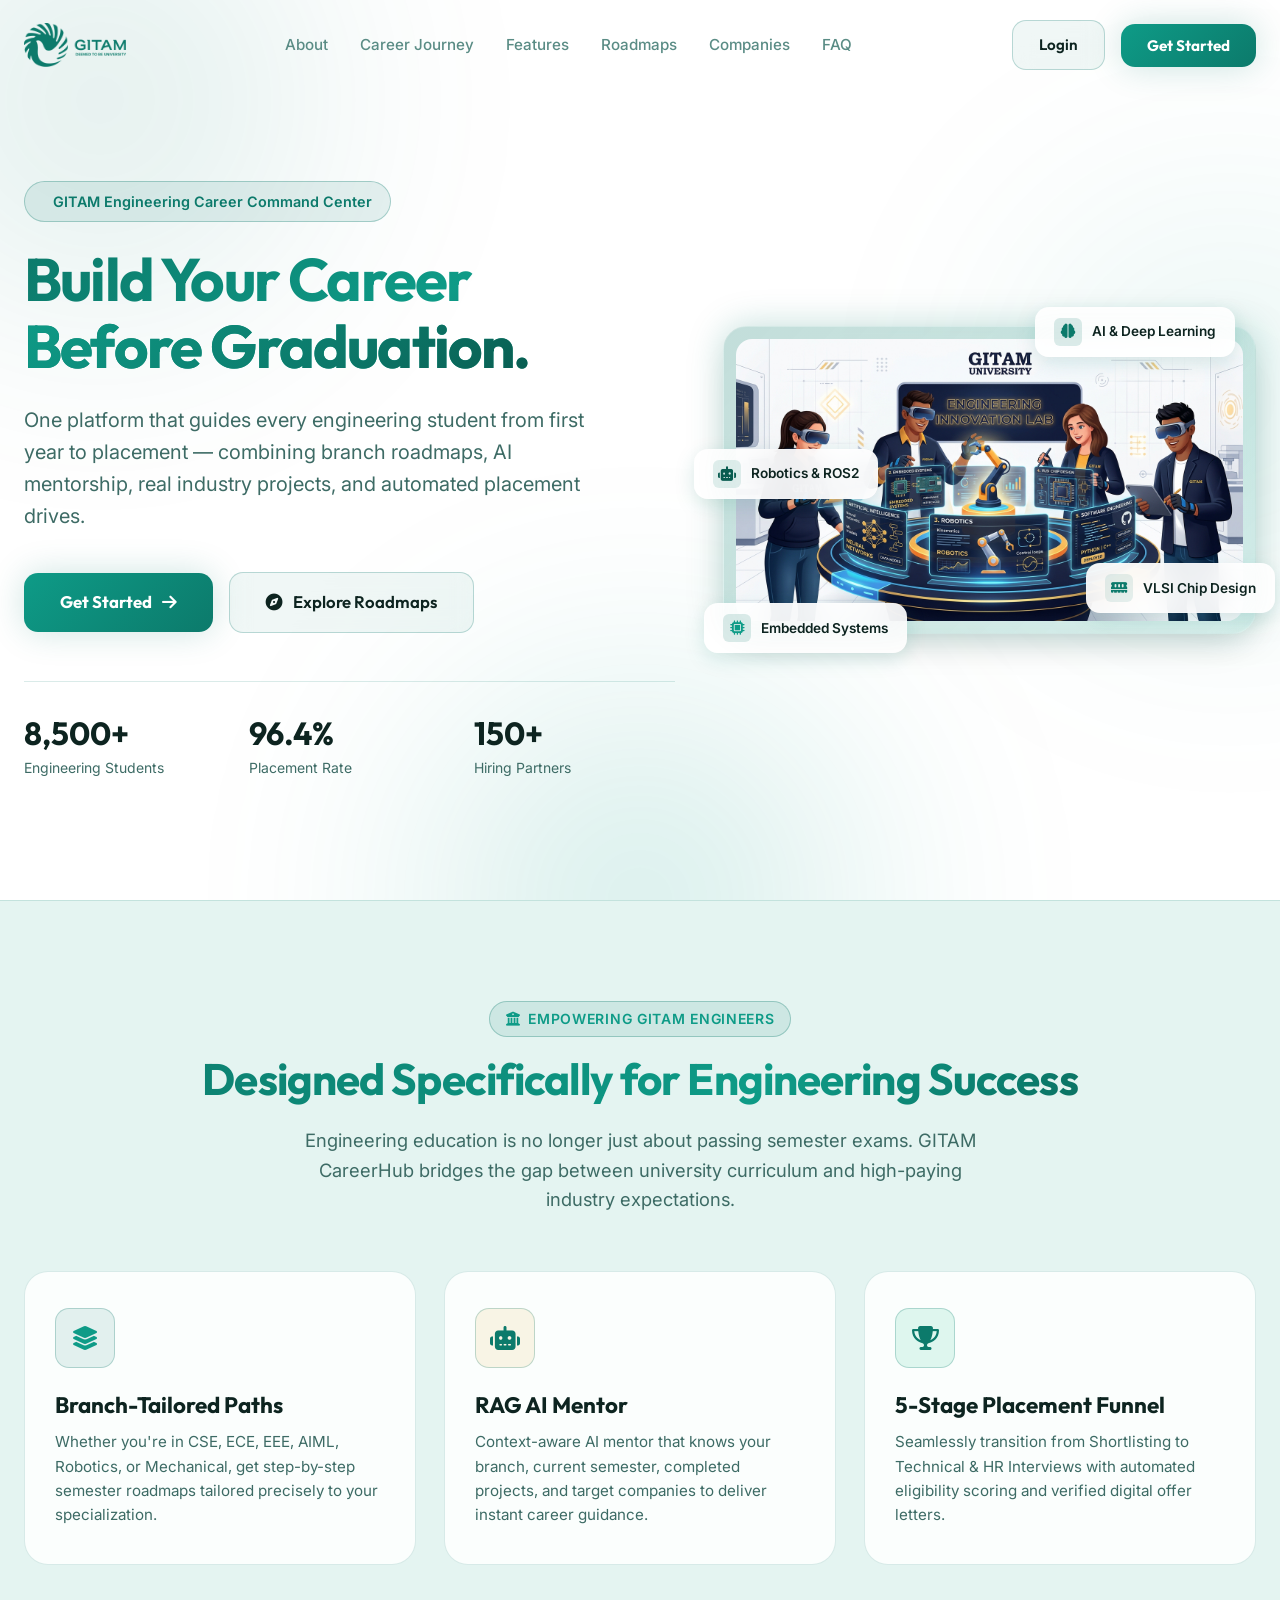
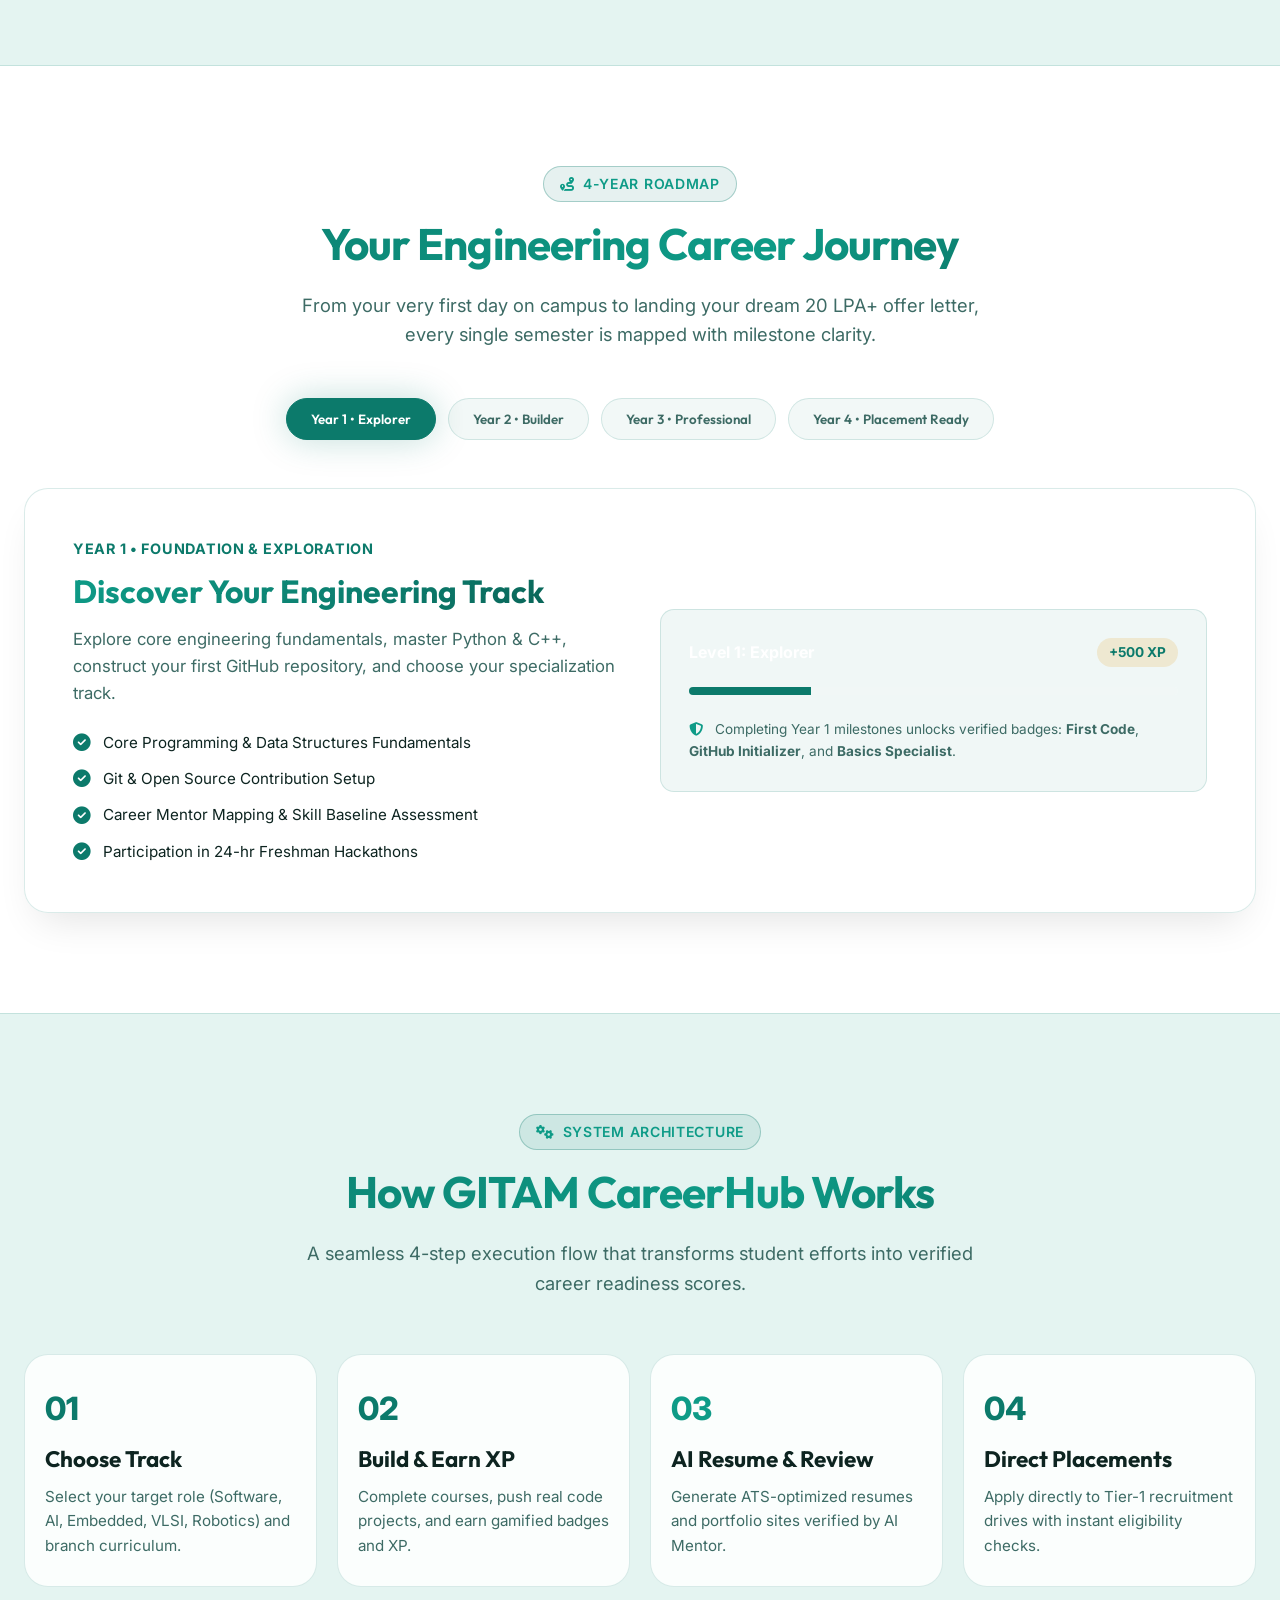
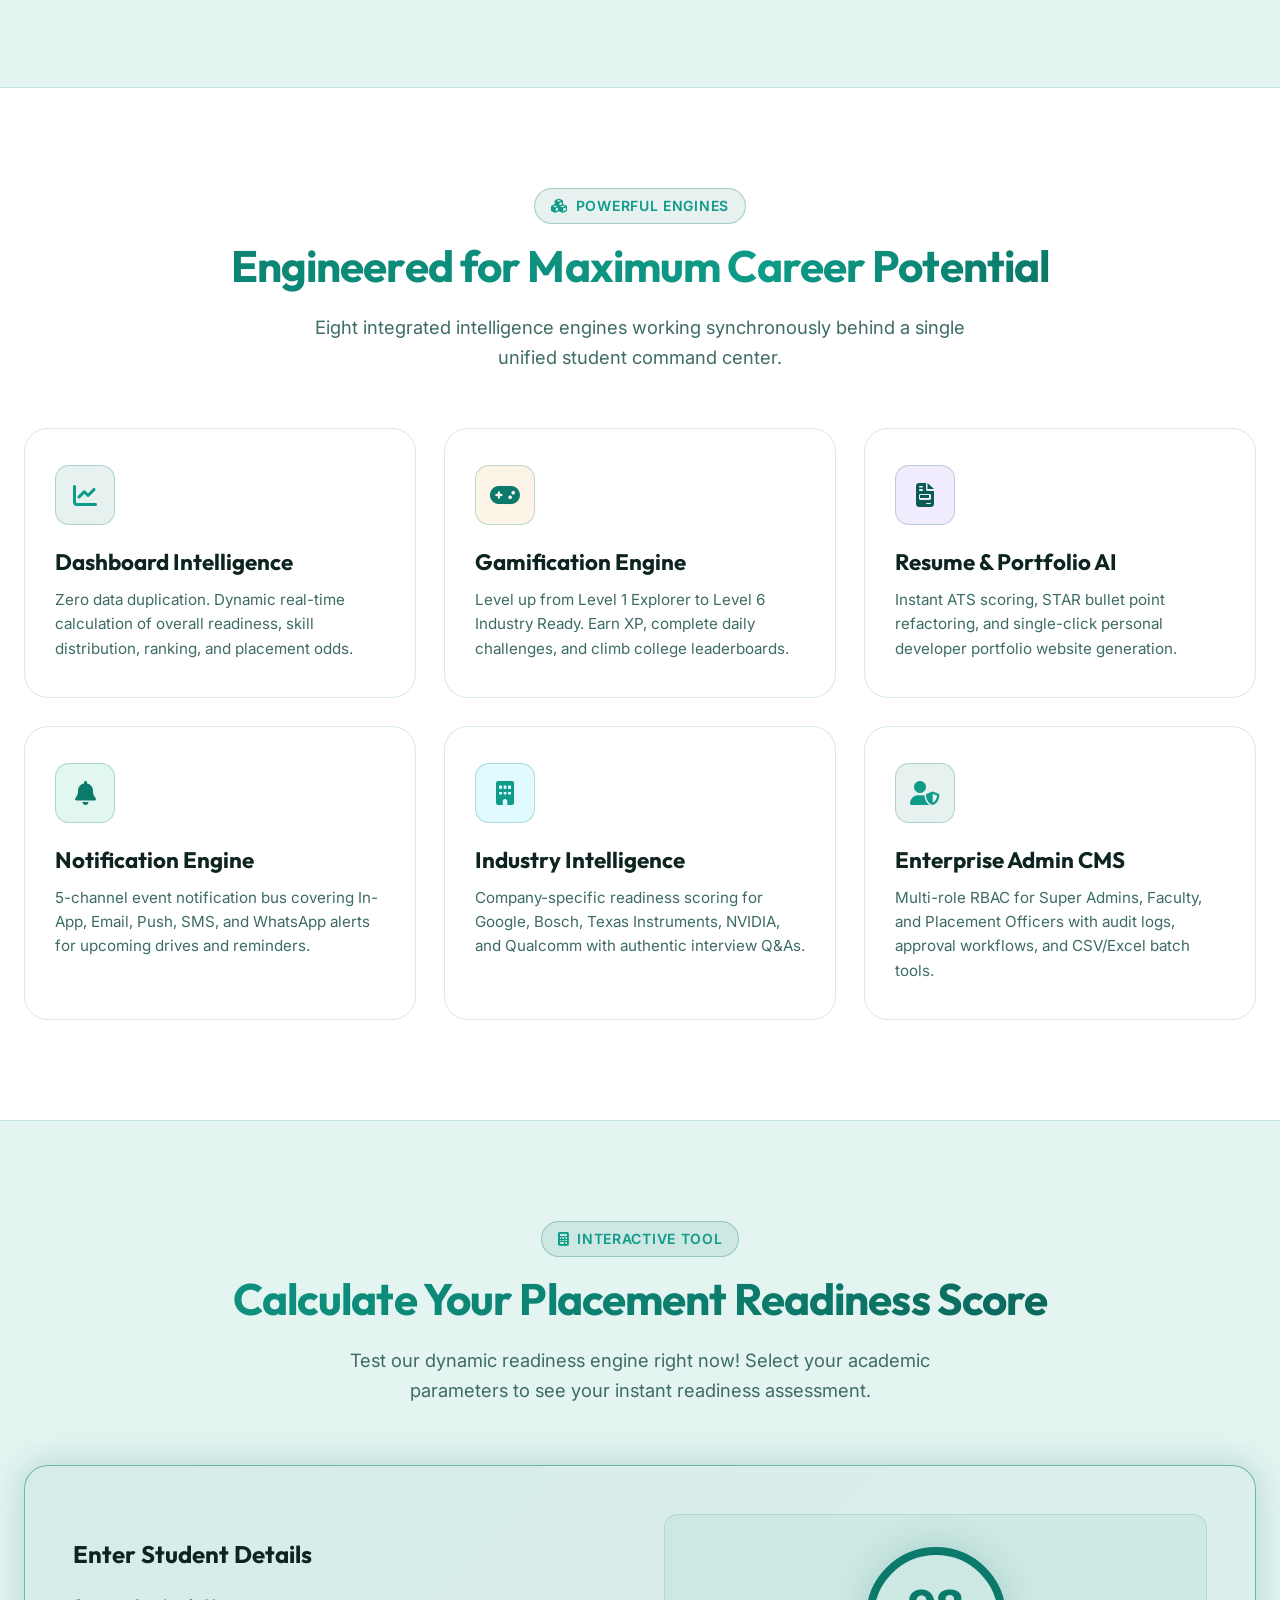
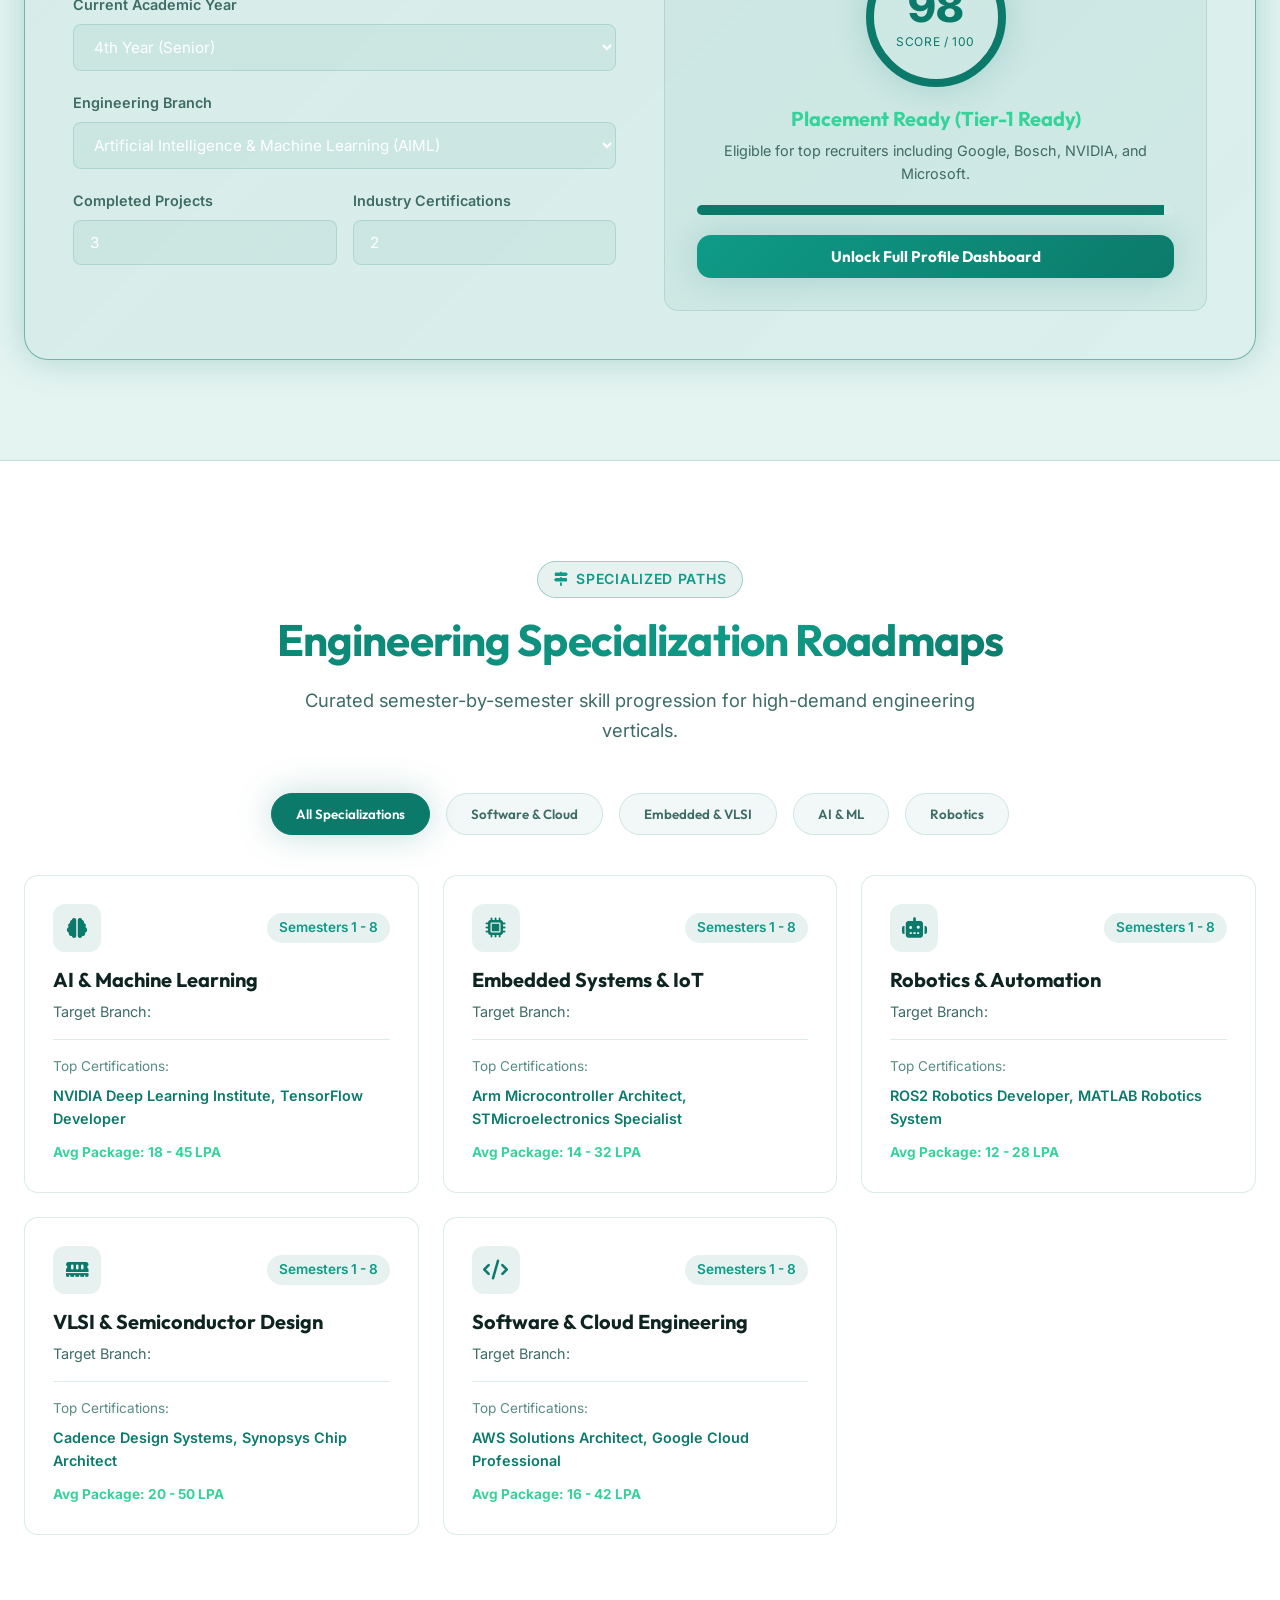
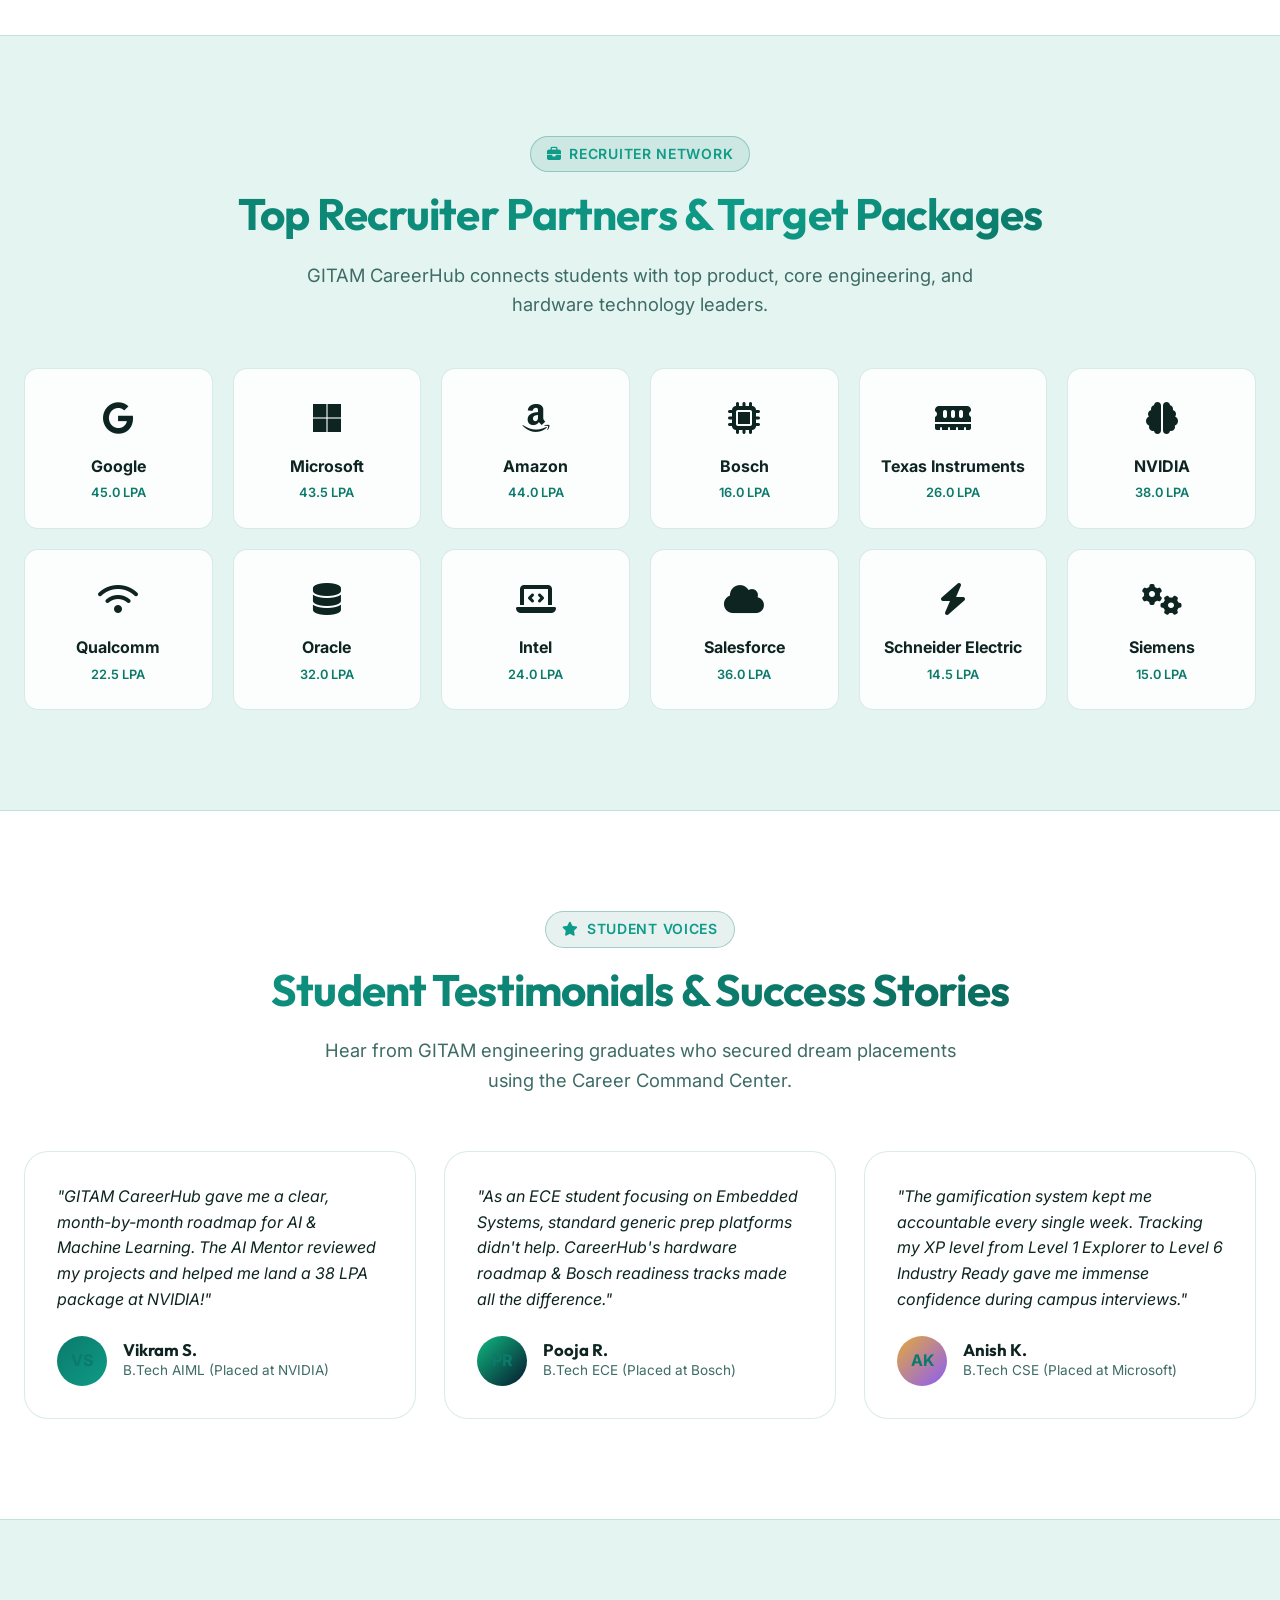
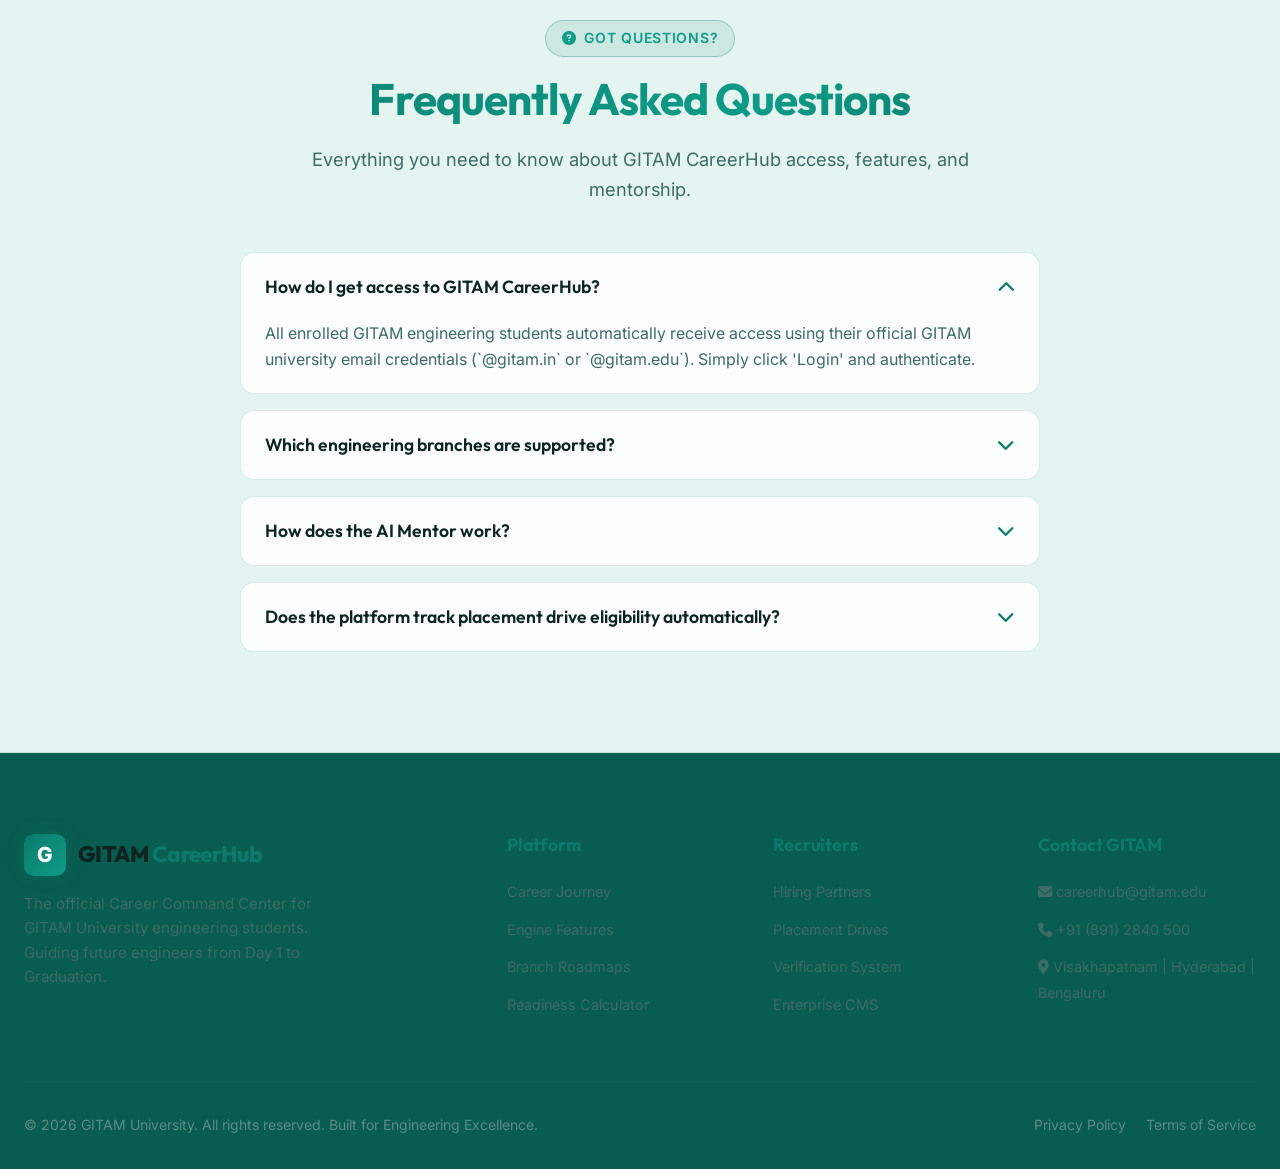
==== commit 81ed10a2: "fix: use #0C7A6B teal green logo in navbar, remove white invert filter" ====
--- a/frontend/index.html
+++ b/frontend/index.html
@@ -26,8 +26,7 @@
   <header class="navbar">
     <div class="container nav-container">
       <a href="#" class="logo-wrapper" id="nav-logo" style="display: flex; align-items: center; gap: 10px;">
-        <img src="assets/gitam_logo.png" alt="GITAM Deemed to be University" style="height: 44px; filter: brightness(0) invert(1);">
-        <span style="font-family: var(--font-heading); font-size: 1.3rem; font-weight: 800; color: var(--color-gitam-gold); margin-left: -4px;">CareerHub</span>
+        <img src="assets/gitam_logo_green.png" alt="GITAM Deemed to be University" style="height: 44px;">
       </a>
 
 
--- a/frontend/styles.css
+++ b/frontend/styles.css
@@ -1,50 +1,50 @@
 /* ==========================================================================
    GITAM CareerHub — Design System & Custom Vanilla CSS
-   Theme: Deep Tech Navy (#06182E), GITAM Metallic Gold (#E5A93C), Electric Blue (#1B63F6)
+   Theme: GITAM Teal Green (#0C7A6B) — Official University Color
    ========================================================================== */
 
 @import url('https://fonts.googleapis.com/css2?family=Inter:wght@300;400;500;600;700&family=Outfit:wght@400;500;600;700;800&display=swap');
 
 :root {
-  /* Color Palette */
-  --color-bg-dark: #030B17;
-  --color-bg-surface: #071527;
-  --color-card-bg: rgba(13, 31, 56, 0.65);
-  --color-card-border: rgba(225, 235, 255, 0.1);
-  --color-card-hover-border: rgba(27, 99, 246, 0.5);
-
-  --color-gitam-navy: #06182E;
-  --color-gitam-blue: #1B63F6;
-  --color-gitam-blue-glow: rgba(27, 99, 246, 0.35);
-  --color-gitam-cyan: #00D2FF;
-  --color-gitam-gold: #E5A93C;
-  --color-gitam-gold-glow: rgba(229, 169, 60, 0.25);
-  --color-emerald: #10B981;
-  --color-purple: #8B5CF6;
-  
-  --color-text-main: #F8FAFC;
-  --color-text-muted: #94A3B8;
-  --color-text-subtle: #64748B;
+  /* ── GITAM Teal Green Palette ── */
+  --color-bg-dark:           #F0FAF8;
+  --color-bg-surface:        #E4F4F1;
+  --color-card-bg:           rgba(255, 255, 255, 0.85);
+  --color-card-border:       rgba(12, 122, 107, 0.15);
+  --color-card-hover-border: rgba(12, 122, 107, 0.5);
+
+  --color-gitam-navy:        #095C50;
+  --color-gitam-blue:        #0C7A6B;
+  --color-gitam-blue-glow:   rgba(12, 122, 107, 0.35);
+  --color-gitam-cyan:        #0E9B87;
+  --color-gitam-gold:        #0C7A6B;
+  --color-gitam-gold-glow:   rgba(12, 122, 107, 0.25);
+  --color-emerald:           #0C7A6B;
+  --color-purple:            #095C50;
+
+  --color-text-main:         #0D2420;
+  --color-text-muted:        #3D6B65;
+  --color-text-subtle:       #5A8C85;
 
   /* Typography */
   --font-heading: 'Outfit', -apple-system, BlinkMacSystemFont, sans-serif;
-  --font-body: 'Inter', -apple-system, BlinkMacSystemFont, sans-serif;
+  --font-body:    'Inter', -apple-system, BlinkMacSystemFont, sans-serif;
 
   /* Spacing */
   --section-padding-desktop: 100px 0;
-  --section-padding-mobile: 60px 0;
+  --section-padding-mobile:  60px 0;
 
   /* Transitions & Shadows */
-  --transition-fast: 0.2s cubic-bezier(0.4, 0, 0.2, 1);
+  --transition-fast:   0.2s cubic-bezier(0.4, 0, 0.2, 1);
   --transition-normal: 0.35s cubic-bezier(0.4, 0, 0.2, 1);
-  --shadow-glow: 0 0 35px rgba(27, 99, 246, 0.25);
-  --shadow-gold-glow: 0 0 35px rgba(229, 169, 60, 0.2);
-  --shadow-card: 0 20px 40px -15px rgba(0, 0, 0, 0.5);
+  --shadow-glow:       0 0 35px rgba(12, 122, 107, 0.25);
+  --shadow-gold-glow:  0 0 35px rgba(12, 122, 107, 0.2);
+  --shadow-card:       0 20px 40px -15px rgba(0, 0, 0, 0.12);
 
   /* Radius */
-  --radius-sm: 8px;
-  --radius-md: 14px;
-  --radius-lg: 24px;
+  --radius-sm:   8px;
+  --radius-md:   14px;
+  --radius-lg:   24px;
   --radius-full: 9999px;
 }
 
@@ -62,7 +62,7 @@
 
 body {
   font-family: var(--font-body);
-  background-color: var(--color-bg-dark);
+  background-color: #FFFFFF;
   color: var(--color-text-main);
   line-height: 1.6;
   overflow-x: hidden;
@@ -84,14 +84,15 @@
 .glow-top-left {
   top: -200px;
   left: -200px;
-  background: radial-gradient(circle, var(--color-gitam-blue), transparent 70%);
+  background: radial-gradient(circle, #0C7A6B, transparent 70%);
+  opacity: 0.18;
 }
 
 .glow-top-right {
   top: 100px;
   right: -250px;
-  background: radial-gradient(circle, var(--color-gitam-gold), transparent 70%);
-  opacity: 0.2;
+  background: radial-gradient(circle, #0E9B87, transparent 70%);
+  opacity: 0.12;
 }
 
 .glow-bottom-center {
@@ -116,17 +117,17 @@
   font-family: var(--font-heading);
   font-weight: 700;
   line-height: 1.2;
-  color: #FFFFFF;
+  color: var(--color-text-main);
 }
 
 .text-gradient-blue {
-  background: linear-gradient(135deg, #FFFFFF 30%, #60A5FA 70%, #1B63F6 100%);
+  background: linear-gradient(135deg, #0C7A6B 0%, #0E9B87 60%, #095C50 100%);
   -webkit-background-clip: text;
   -webkit-text-fill-color: transparent;
 }
 
 .text-gradient-gold {
-  background: linear-gradient(135deg, #FDE68A 0%, #E5A93C 60%, #B47814 100%);
+  background: linear-gradient(135deg, #0E9B87 0%, #0C7A6B 60%, #095C50 100%);
   -webkit-background-clip: text;
   -webkit-text-fill-color: transparent;
 }
@@ -137,8 +138,8 @@
   gap: 8px;
   padding: 6px 16px;
   border-radius: var(--radius-full);
-  background: rgba(27, 99, 246, 0.12);
-  border: 1px solid rgba(27, 99, 246, 0.3);
+  background: rgba(12, 122, 107, 0.1);
+  border: 1px solid rgba(12, 122, 107, 0.3);
   color: var(--color-gitam-cyan);
   font-size: 0.875rem;
   font-weight: 600;
@@ -177,10 +178,10 @@
 
 .navbar.scrolled {
   padding: 12px 0;
-  background: rgba(3, 11, 23, 0.85);
+  background: rgba(255, 255, 255, 0.92);
   backdrop-filter: blur(16px);
   border-bottom: 1px solid var(--color-card-border);
-  box-shadow: 0 10px 30px rgba(0, 0, 0, 0.4);
+  box-shadow: 0 4px 20px rgba(12, 122, 107, 0.1);
 }
 
 .nav-container {
@@ -200,7 +201,7 @@
   width: 42px;
   height: 42px;
   border-radius: 10px;
-  background: linear-gradient(135deg, var(--color-gitam-blue), var(--color-gitam-gold));
+  background: linear-gradient(135deg, #0C7A6B, #0E9B87);
   display: flex;
   align-items: center;
   justify-content: center;
@@ -214,7 +215,7 @@
   font-family: var(--font-heading);
   font-size: 1.4rem;
   font-weight: 800;
-  color: white;
+  color: var(--color-text-main);
   letter-spacing: -0.03em;
 }
 
@@ -230,7 +231,7 @@
 }
 
 .nav-link {
-  color: var(--color-text-muted);
+  color: var(--color-text-subtle);
   text-decoration: none;
   font-weight: 500;
   font-size: 0.95rem;
@@ -239,7 +240,7 @@
 }
 
 .nav-link:hover, .nav-link.active {
-  color: #FFFFFF;
+  color: var(--color-text-main);
 }
 
 .nav-link::after {
@@ -283,38 +284,38 @@
 }
 
 .btn-primary {
-  background: linear-gradient(135deg, var(--color-gitam-blue) 0%, #0052CC 100%);
+  background: linear-gradient(135deg, #0C7A6B 0%, #095C50 100%);
   color: white;
   box-shadow: 0 4px 20px var(--color-gitam-blue-glow);
 }
 
 .btn-primary:hover {
   transform: translateY(-2px);
-  box-shadow: 0 8px 30px rgba(27, 99, 246, 0.5);
+  box-shadow: 0 8px 30px rgba(12, 122, 107, 0.45);
 }
 
 .btn-gold {
-  background: linear-gradient(135deg, #FDE68A 0%, var(--color-gitam-gold) 100%);
-  color: #06182E;
+  background: linear-gradient(135deg, #0E9B87 0%, #0C7A6B 100%);
+  color: #FFFFFF;
   font-weight: 700;
   box-shadow: var(--shadow-gold-glow);
 }
 
 .btn-gold:hover {
   transform: translateY(-2px);
-  box-shadow: 0 8px 30px rgba(229, 169, 60, 0.4);
+  box-shadow: 0 8px 30px rgba(12, 122, 107, 0.4);
 }
 
 .btn-secondary {
-  background: rgba(255, 255, 255, 0.06);
+  background: rgba(12, 122, 107, 0.06);
   color: var(--color-text-main);
-  border: 1px solid var(--color-card-border);
+  border: 1px solid rgba(12, 122, 107, 0.25);
   backdrop-filter: blur(10px);
 }
 
 .btn-secondary:hover {
-  background: rgba(255, 255, 255, 0.12);
-  border-color: rgba(255, 255, 255, 0.25);
+  background: rgba(12, 122, 107, 0.12);
+  border-color: rgba(12, 122, 107, 0.5);
   transform: translateY(-2px);
 }
 
@@ -328,7 +329,7 @@
   display: none;
   background: none;
   border: none;
-  color: white;
+  color: var(--color-gitam-blue);
   font-size: 1.5rem;
   cursor: pointer;
 }
@@ -360,8 +361,8 @@
   gap: 10px;
   padding: 8px 18px;
   border-radius: var(--radius-full);
-  background: rgba(229, 169, 60, 0.1);
-  border: 1px solid rgba(229, 169, 60, 0.3);
+  background: rgba(12, 122, 107, 0.1);
+  border: 1px solid rgba(12, 122, 107, 0.3);
   color: var(--color-gitam-gold);
   font-size: 0.9rem;
   font-weight: 600;
@@ -370,8 +371,8 @@
 }
 
 @keyframes pulseGlow {
-  0% { box-shadow: 0 0 10px rgba(229, 169, 60, 0.1); }
-  100% { box-shadow: 0 0 25px rgba(229, 169, 60, 0.35); }
+  0% { box-shadow: 0 0 10px rgba(12, 122, 107, 0.1); }
+  100% { box-shadow: 0 0 25px rgba(12, 122, 107, 0.35); }
 }
 
 .hero-title {
@@ -407,7 +408,7 @@
 
 .stat-item h4 {
   font-size: 2rem;
-  color: #FFFFFF;
+  color: var(--color-text-main);
 }
 
 .stat-item p {
@@ -425,7 +426,7 @@
   position: relative;
   border-radius: var(--radius-lg);
   padding: 12px;
-  background: linear-gradient(135deg, rgba(27, 99, 246, 0.3), rgba(229, 169, 60, 0.2));
+  background: linear-gradient(135deg, rgba(12, 122, 107, 0.25), rgba(14, 155, 135, 0.15));
   border: 1px solid rgba(255, 255, 255, 0.15);
   box-shadow: var(--shadow-card), var(--shadow-glow);
   backdrop-filter: blur(20px);
@@ -444,16 +445,16 @@
   position: absolute;
   padding: 10px 18px;
   border-radius: var(--radius-md);
-  background: rgba(7, 21, 39, 0.85);
+  background: rgba(255, 255, 255, 0.92);
   border: 1px solid rgba(255, 255, 255, 0.15);
   backdrop-filter: blur(14px);
-  color: white;
+  color: var(--color-text-main);
   font-size: 0.85rem;
   font-weight: 600;
   display: flex;
   align-items: center;
   gap: 10px;
-  box-shadow: 0 10px 25px rgba(0, 0, 0, 0.4);
+  box-shadow: 0 6px 20px rgba(12, 122, 107, 0.15);
   animation: float 4s ease-in-out infinite alternate;
 }
 
@@ -477,10 +478,10 @@
   font-size: 0.9rem;
 }
 
-.icon-ai { background: rgba(27, 99, 246, 0.2); color: #60A5FA; }
-.icon-embedded { background: rgba(16, 185, 129, 0.2); color: #34D399; }
-.icon-robotics { background: rgba(229, 169, 60, 0.2); color: #FBBF24; }
-.icon-vlsi { background: rgba(139, 92, 246, 0.2); color: #C084FC; }
+.icon-ai { background: rgba(12, 122, 107, 0.15); color: #0C7A6B; }
+.icon-embedded { background: rgba(12, 122, 107, 0.15); color: #0E9B87; }
+.icon-robotics { background: rgba(12, 122, 107, 0.12); color: #095C50; }
+.icon-vlsi { background: rgba(12, 122, 107, 0.1); color: #0C7A6B; }
 
 /* Section Styling */
 .section {
@@ -538,8 +539,8 @@
   width: 60px;
   height: 60px;
   border-radius: var(--radius-md);
-  background: rgba(27, 99, 246, 0.12);
-  border: 1px solid rgba(27, 99, 246, 0.25);
+  background: rgba(12, 122, 107, 0.1);
+  border: 1px solid rgba(12, 122, 107, 0.25);
   display: flex;
   align-items: center;
   justify-content: center;
@@ -571,7 +572,7 @@
 .tab-btn {
   padding: 12px 24px;
   border-radius: var(--radius-full);
-  background: rgba(255, 255, 255, 0.05);
+  background: rgba(12, 122, 107, 0.05);
   border: 1px solid var(--color-card-border);
   color: var(--color-text-muted);
   font-family: var(--font-heading);
@@ -641,8 +642,8 @@
 }
 
 .journey-visual-box {
-  background: rgba(3, 11, 23, 0.8);
-  border: 1px solid var(--color-card-border);
+  background: rgba(12, 122, 107, 0.06);
+  border: 1px solid rgba(12, 122, 107, 0.15);
   border-radius: var(--radius-md);
   padding: 28px;
   position: relative;
@@ -687,8 +688,8 @@
   width: 48px;
   height: 48px;
   border-radius: 12px;
-  background: rgba(229, 169, 60, 0.12);
-  color: var(--color-gitam-gold);
+  background: rgba(12, 122, 107, 0.1);
+  color: var(--color-gitam-blue);
   display: flex;
   align-items: center;
   justify-content: center;
@@ -699,7 +700,7 @@
   font-size: 0.85rem;
   color: var(--color-gitam-cyan);
   font-weight: 600;
-  background: rgba(0, 210, 255, 0.1);
+  background: rgba(12, 122, 107, 0.1);
   padding: 4px 12px;
   border-radius: var(--radius-full);
 }
@@ -727,7 +728,7 @@
 
 .company-box:hover {
   border-color: var(--color-card-hover-border);
-  background: rgba(27, 99, 246, 0.1);
+  background: rgba(12, 122, 107, 0.08);
   transform: scale(1.03);
 }
 
@@ -740,7 +741,7 @@
 .company-name {
   font-weight: 700;
   font-size: 1rem;
-  color: white;
+  color: var(--color-text-main);
 }
 
 .company-ctc {
@@ -752,7 +753,7 @@
 
 /* Interactive Readiness Calculator */
 .calc-card {
-  background: linear-gradient(135deg, rgba(13, 31, 56, 0.9), rgba(6, 24, 46, 0.9));
+  background: linear-gradient(135deg, rgba(12, 122, 107, 0.06), rgba(14, 155, 135, 0.04));
   border: 1px solid var(--color-card-hover-border);
   border-radius: var(--radius-lg);
   padding: 48px;
@@ -780,8 +781,8 @@
   width: 100%;
   padding: 12px 16px;
   border-radius: var(--radius-sm);
-  background: rgba(3, 11, 23, 0.8);
-  border: 1px solid var(--color-card-border);
+  background: rgba(12, 122, 107, 0.06);
+  border: 1px solid rgba(12, 122, 107, 0.15);
   color: white;
   font-family: var(--font-body);
   font-size: 0.95rem;
@@ -795,8 +796,8 @@
 }
 
 .score-display-box {
-  background: rgba(3, 11, 23, 0.9);
-  border: 1px solid var(--color-card-border);
+  background: rgba(12, 122, 107, 0.05);
+  border: 1px solid rgba(12, 122, 107, 0.15);
   border-radius: var(--radius-md);
   padding: 32px;
   text-align: center;
@@ -818,7 +819,7 @@
 .score-num {
   font-size: 2.75rem;
   font-weight: 800;
-  color: white;
+  color: var(--color-gitam-blue);
   line-height: 1;
 }
 
@@ -866,12 +867,12 @@
   width: 50px;
   height: 50px;
   border-radius: 50%;
-  background: linear-gradient(135deg, var(--color-gitam-blue), var(--color-gitam-gold));
+  background: linear-gradient(135deg, #0C7A6B, #0E9B87);
   display: flex;
   align-items: center;
   justify-content: center;
   font-weight: 700;
-  color: white;
+  color: var(--color-gitam-blue);
 }
 
 .author-info h4 {
@@ -938,7 +939,7 @@
   left: 0;
   width: 100%;
   height: 100%;
-  background: rgba(3, 11, 23, 0.85);
+  background: rgba(255, 255, 255, 0.92);
   backdrop-filter: blur(12px);
   z-index: 2000;
   display: flex;
@@ -983,12 +984,12 @@
 }
 
 .modal-close:hover {
-  color: white;
+  color: var(--color-gitam-blue);
 }
 
 /* Footer */
 .footer {
-  background: #020813;
+  background: #095C50;
   border-top: 1px solid var(--color-card-border);
   padding: 80px 0 32px 0;
 }
@@ -1010,7 +1011,7 @@
 .footer-col h4 {
   font-size: 1.1rem;
   margin-bottom: 24px;
-  color: white;
+  color: var(--color-gitam-blue);
 }
 
 .footer-links {
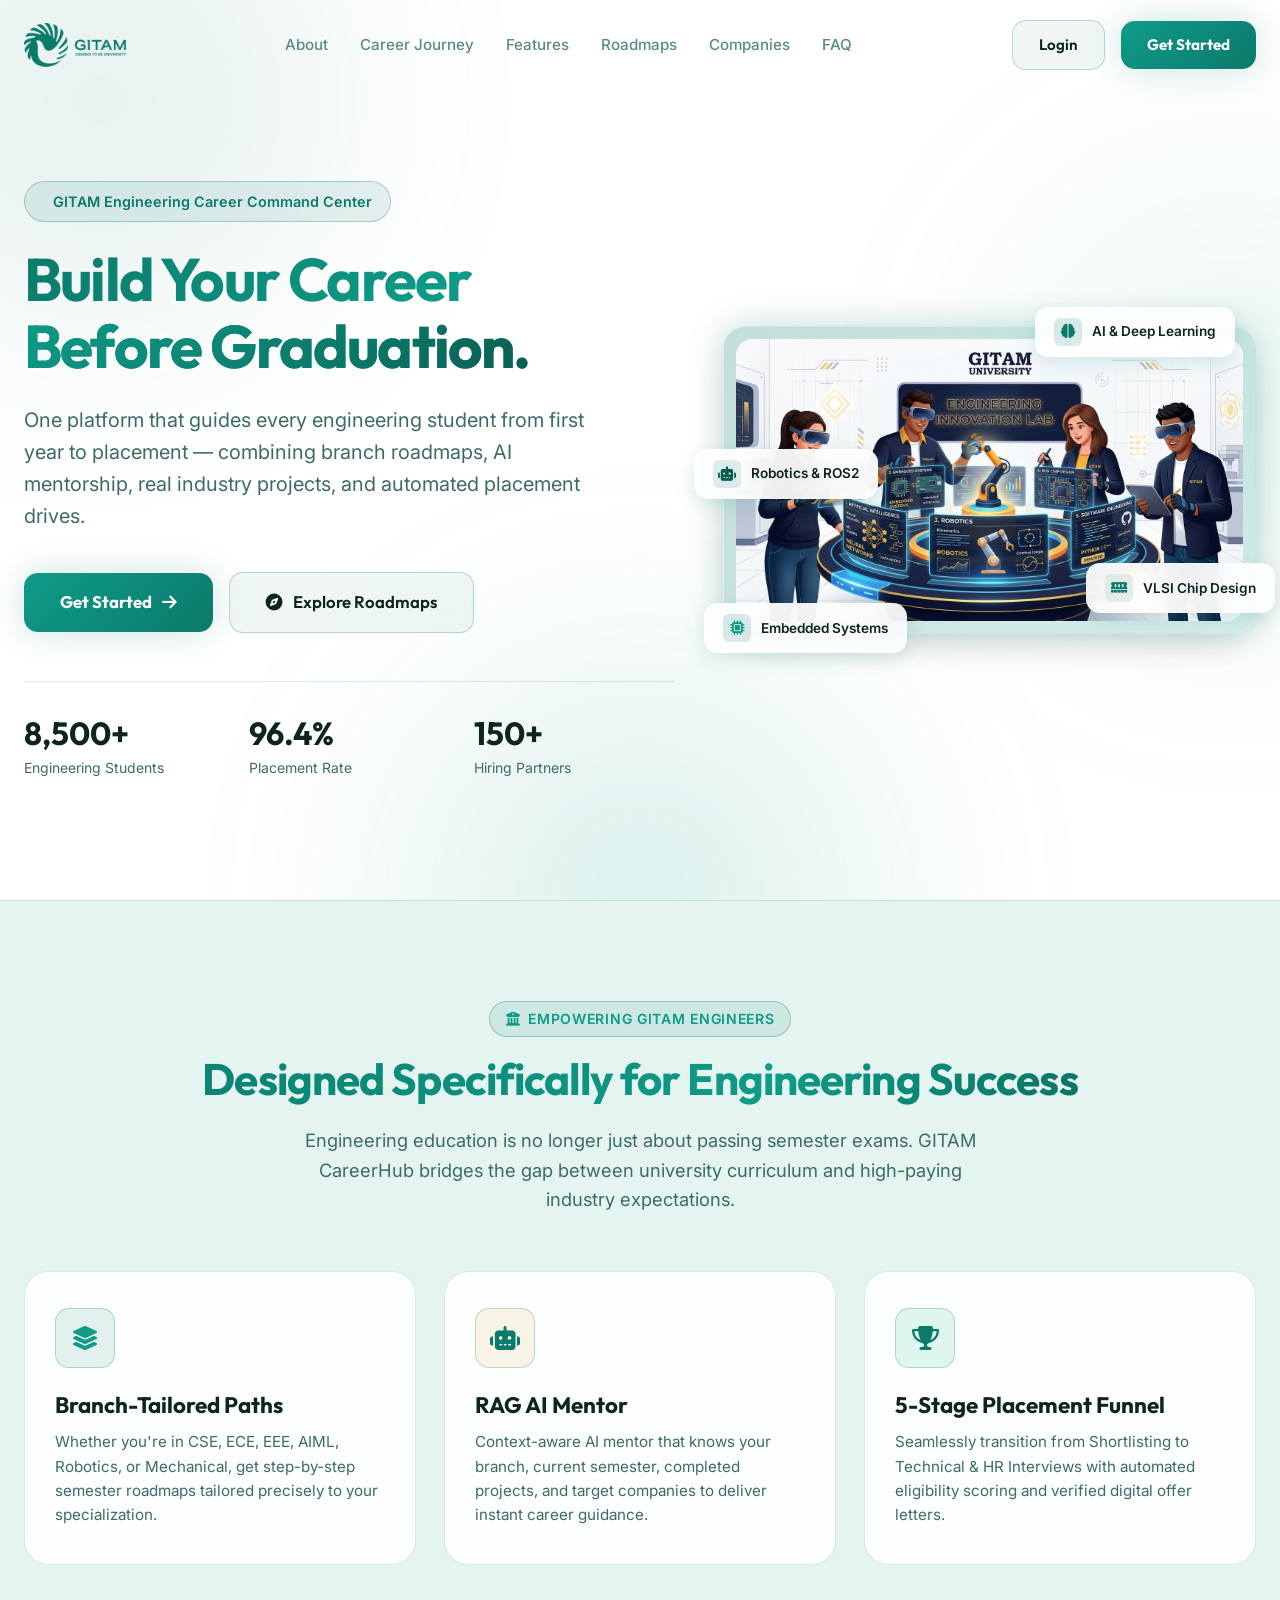
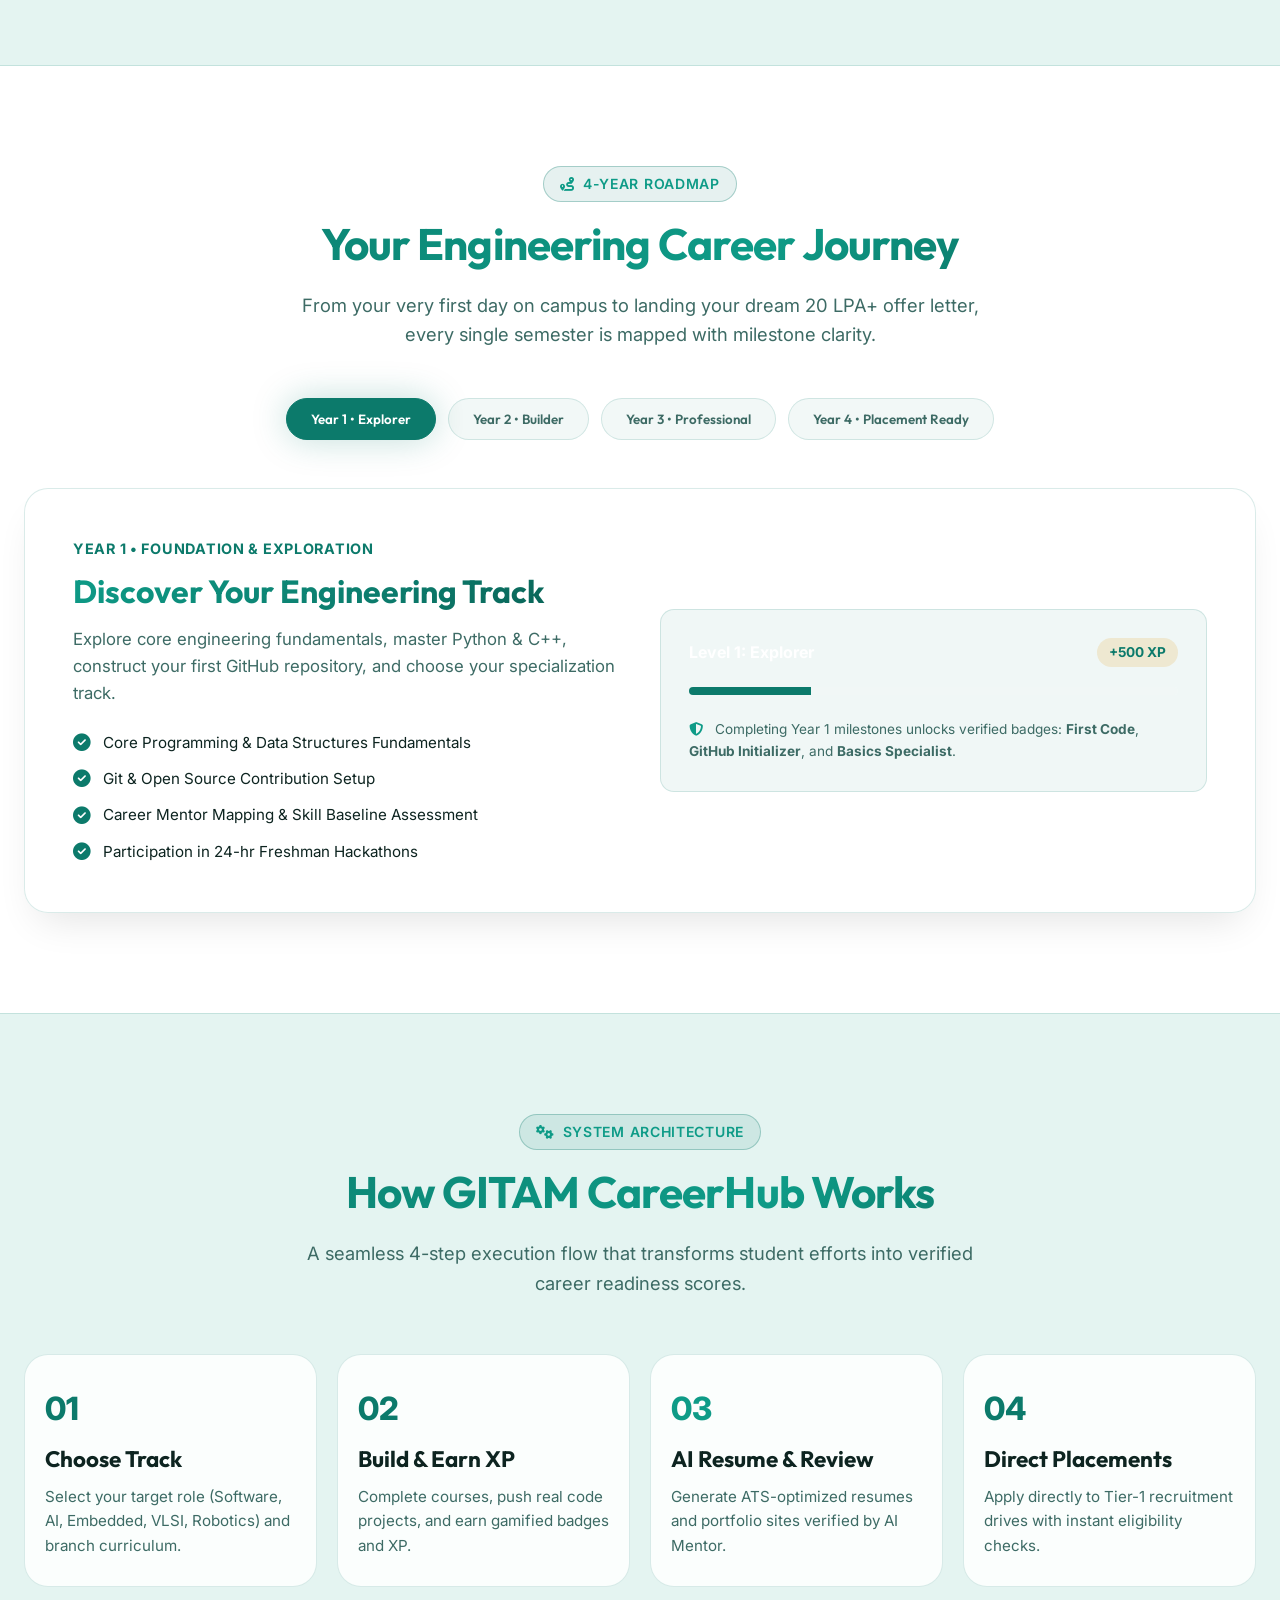
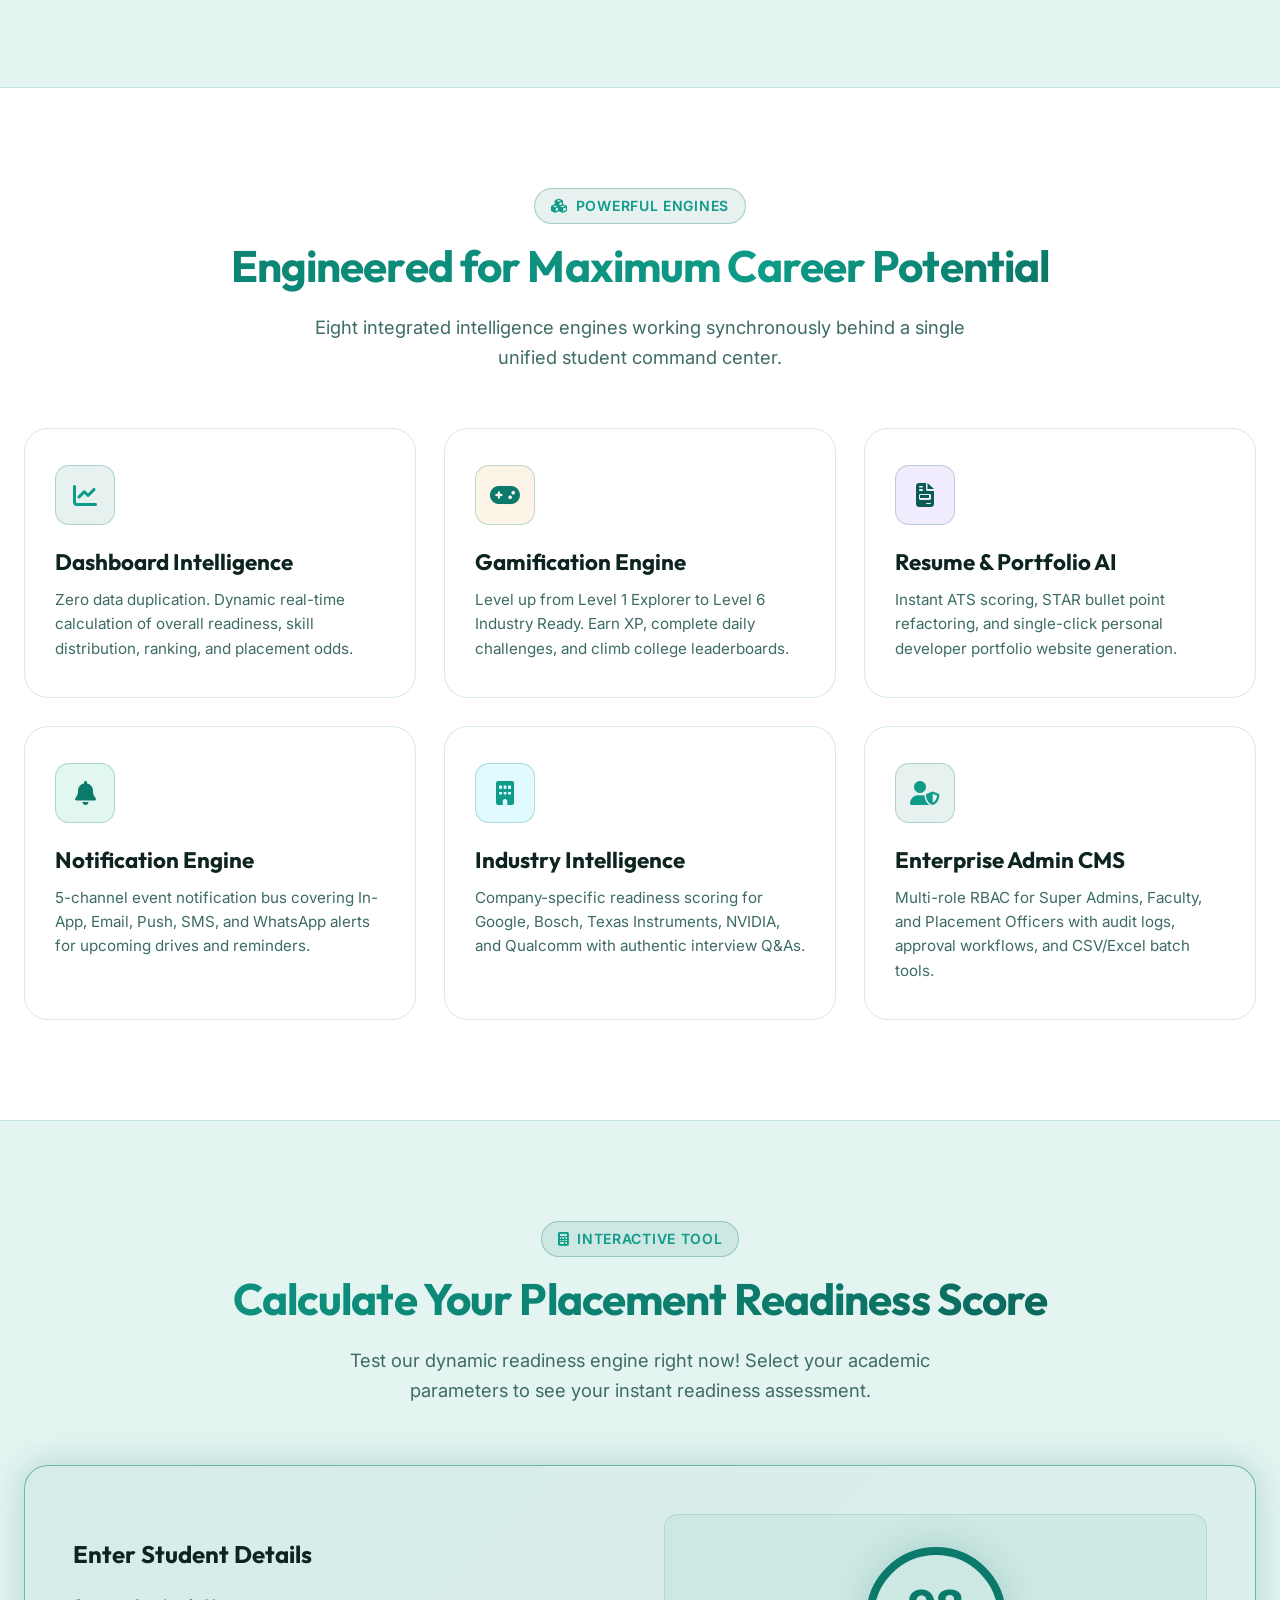
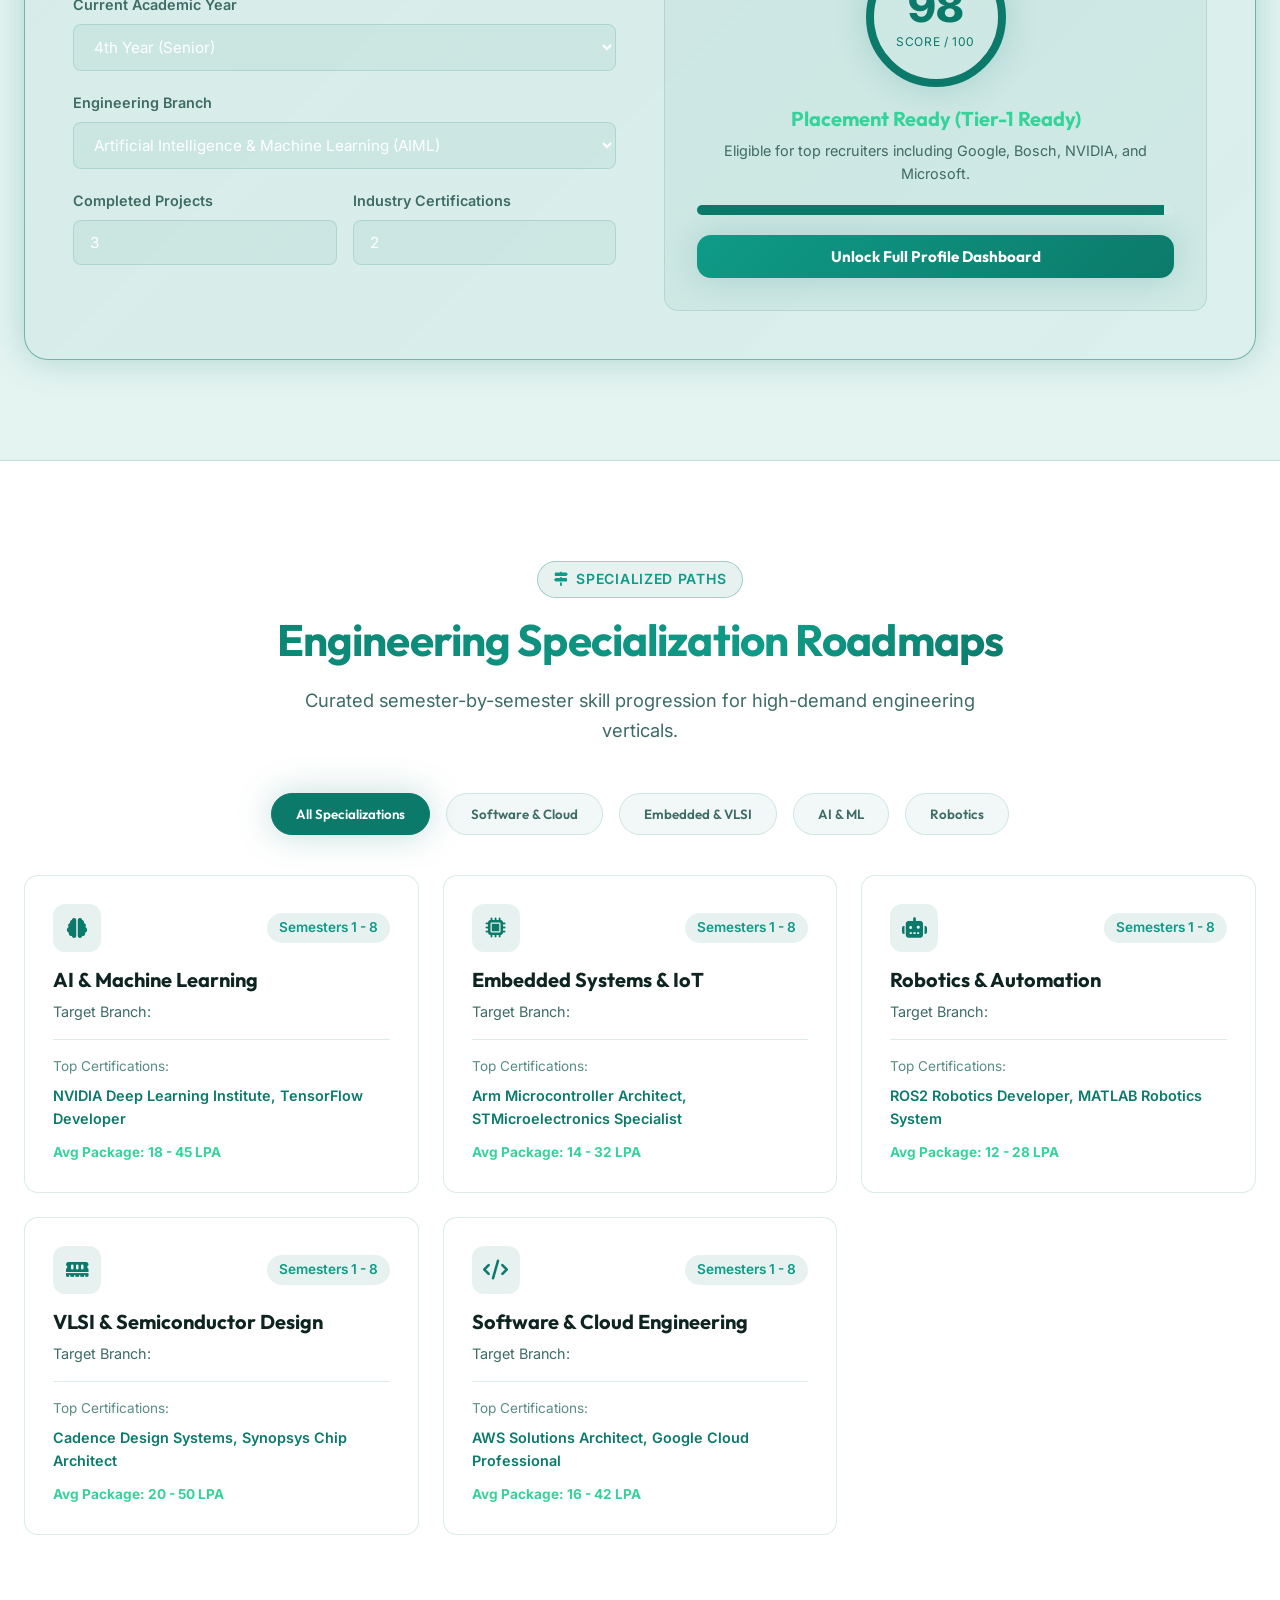
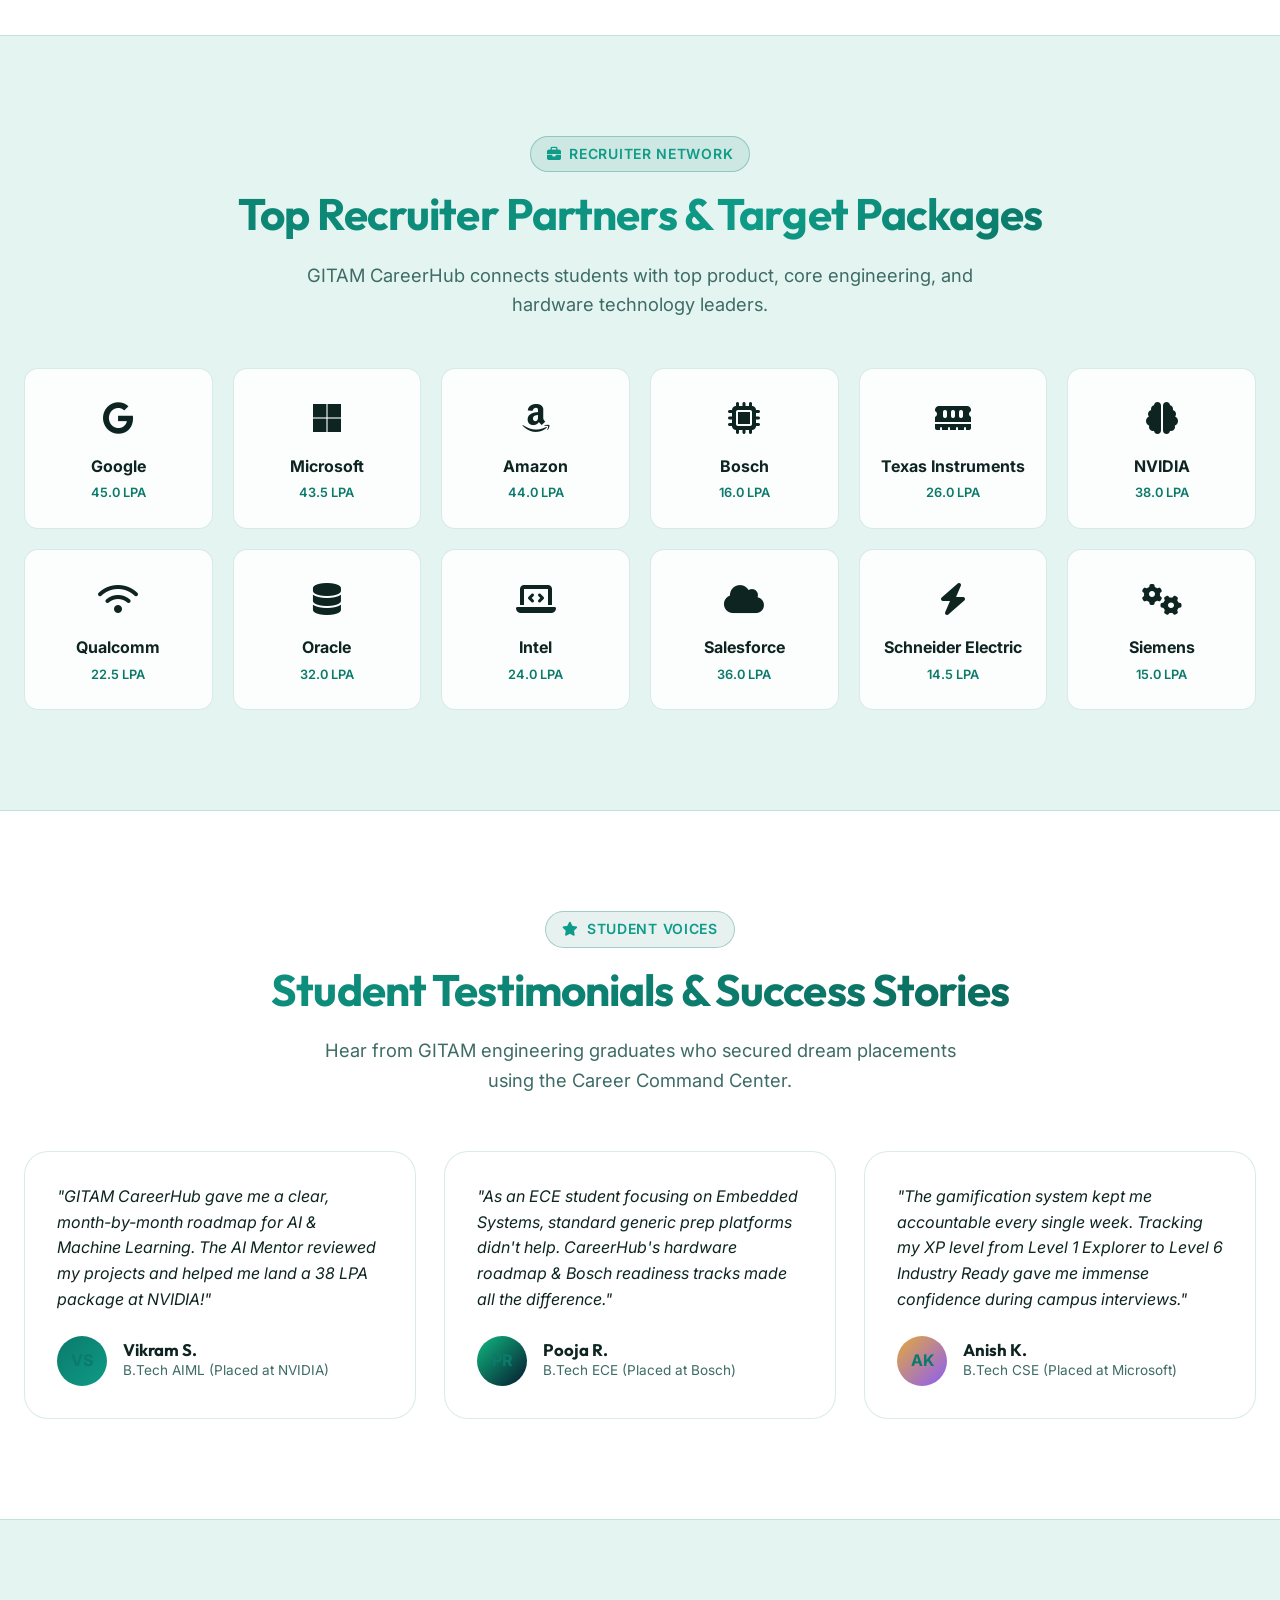
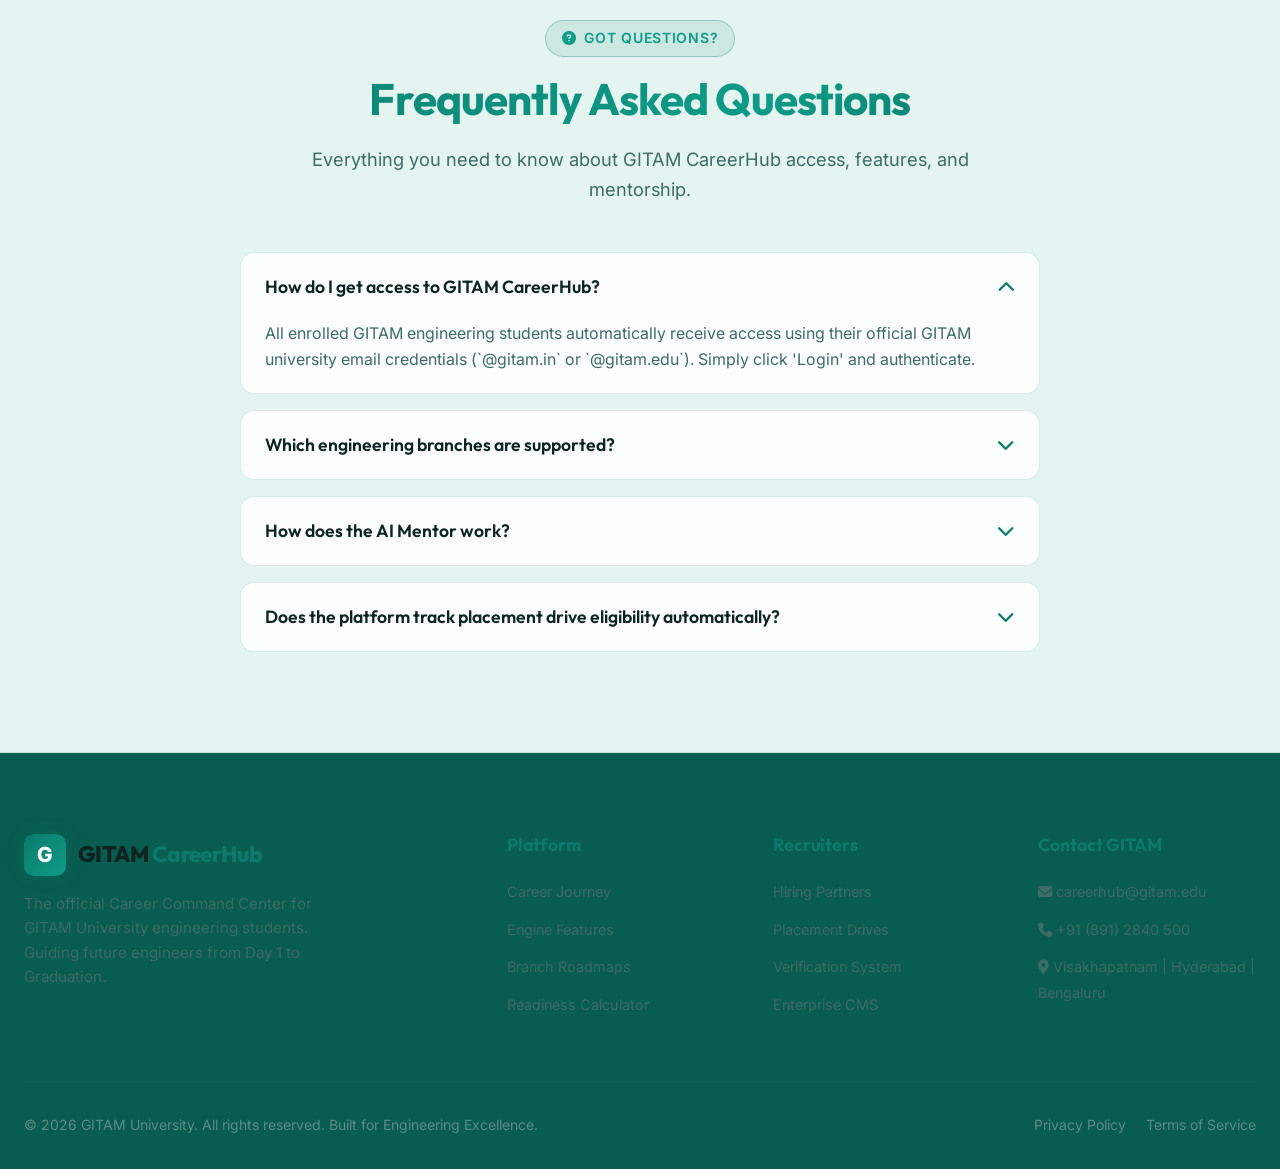
==== commit ce2e583b: "feat: remove auth modal, redirect all Get Started buttons to login.html" ====
--- a/frontend/index.html
+++ b/frontend/index.html
@@ -42,7 +42,7 @@
 
       <div class="nav-actions">
         <a href="login.html" class="btn btn-secondary" id="nav-login-btn">Login</a>
-        <button class="btn btn-gold open-auth-btn" id="nav-get-started-btn">Get Started</button>
+        <a href="login.html" class="btn btn-gold" id="nav-get-started-btn">Get Started</a>
       </div>
 
 
@@ -71,7 +71,7 @@
           </p>
 
           <div class="hero-ctas">
-            <a href="#calculator" class="btn btn-gold btn-lg" id="hero-cta-get-started">
+            <a href="login.html" class="btn btn-gold btn-lg" id="hero-cta-get-started">
               Get Started <i class="fas fa-arrow-right"></i>
             </a>
             <a href="#roadmaps" class="btn btn-secondary btn-lg" id="hero-cta-explore-roadmaps">
@@ -576,45 +576,6 @@
     </div>
   </footer>
 
-  <!-- Login / Register Modal -->
-  <div class="modal-overlay" id="auth-modal">
-    <div class="modal-card">
-      <button class="modal-close" id="modal-close"><i class="fas fa-times"></i></button>
-
-      <div class="logo-wrapper" style="margin-bottom: 20px;">
-        <div class="logo-icon">G</div>
-        <div class="logo-text">GITAM <span>CareerHub</span></div>
-      </div>
-
-      <h3 style="font-size: 1.5rem; margin-bottom: 8px;">Access Your Command Center</h3>
-      <p style="color: var(--color-text-muted); font-size: 0.9rem; margin-bottom: 24px;">Sign in with your GITAM University credentials.</p>
-
-      <form id="auth-form" onsubmit="event.preventDefault(); alert('Sign in successful! Redirecting to Career Dashboard...'); document.getElementById('auth-modal').classList.remove('active');">
-        <div class="form-group">
-          <label for="auth-email">GITAM Email Address</label>
-          <input type="email" id="auth-email" class="form-control" placeholder="student@gitam.in" required>
-        </div>
-
-        <div class="form-group">
-          <label for="auth-password">Password</label>
-          <input type="password" id="auth-password" class="form-control" placeholder="••••••••" required>
-        </div>
-
-        <div class="form-group">
-          <label for="auth-role">Role</label>
-          <select id="auth-role" class="form-control">
-            <option value="student">Engineering Student</option>
-            <option value="faculty">Faculty Advisor</option>
-            <option value="placement">Placement Officer</option>
-            <option value="admin">Administrator</option>
-          </select>
-        </div>
-
-        <button type="submit" class="btn btn-gold" style="width: 100%; margin-top: 12px;">Sign In to Dashboard</button>
-      </form>
-    </div>
-  </div>
-
   <script src="app.js"></script>
 </body>
 </html>
